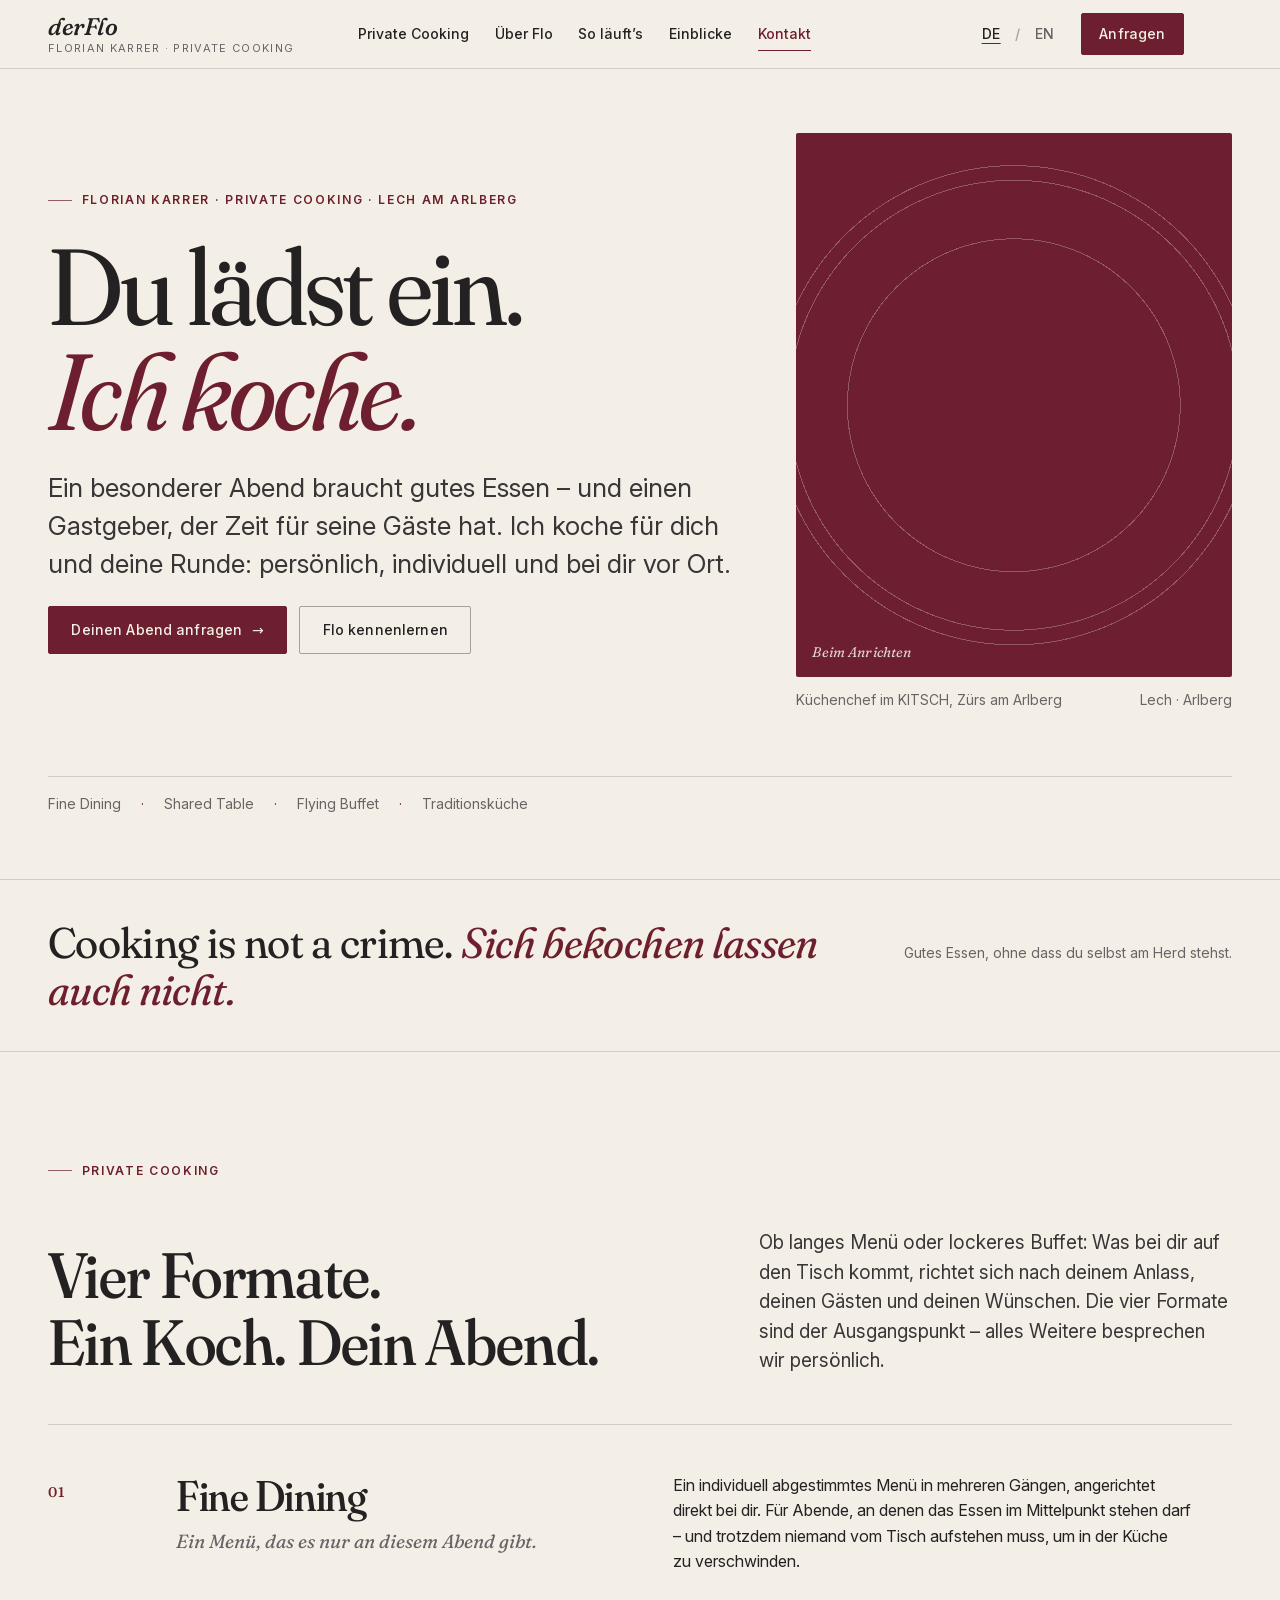
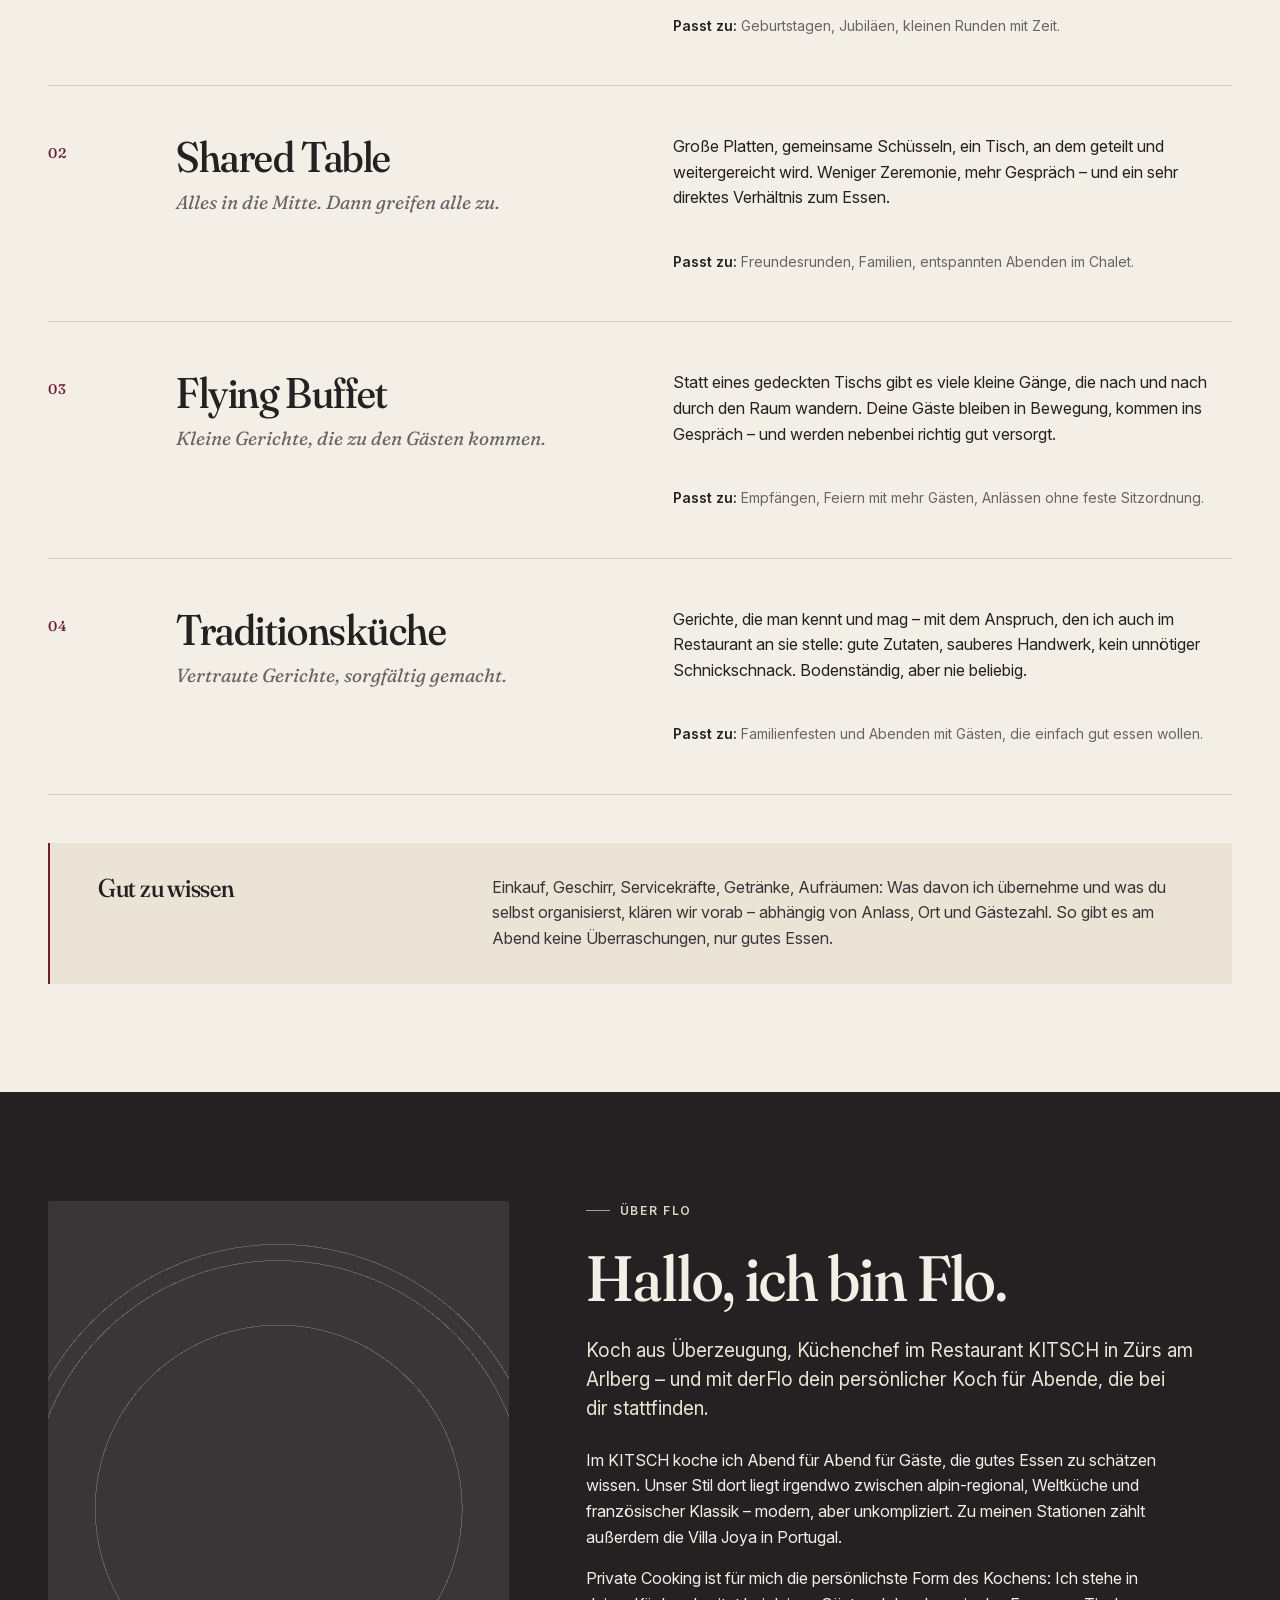
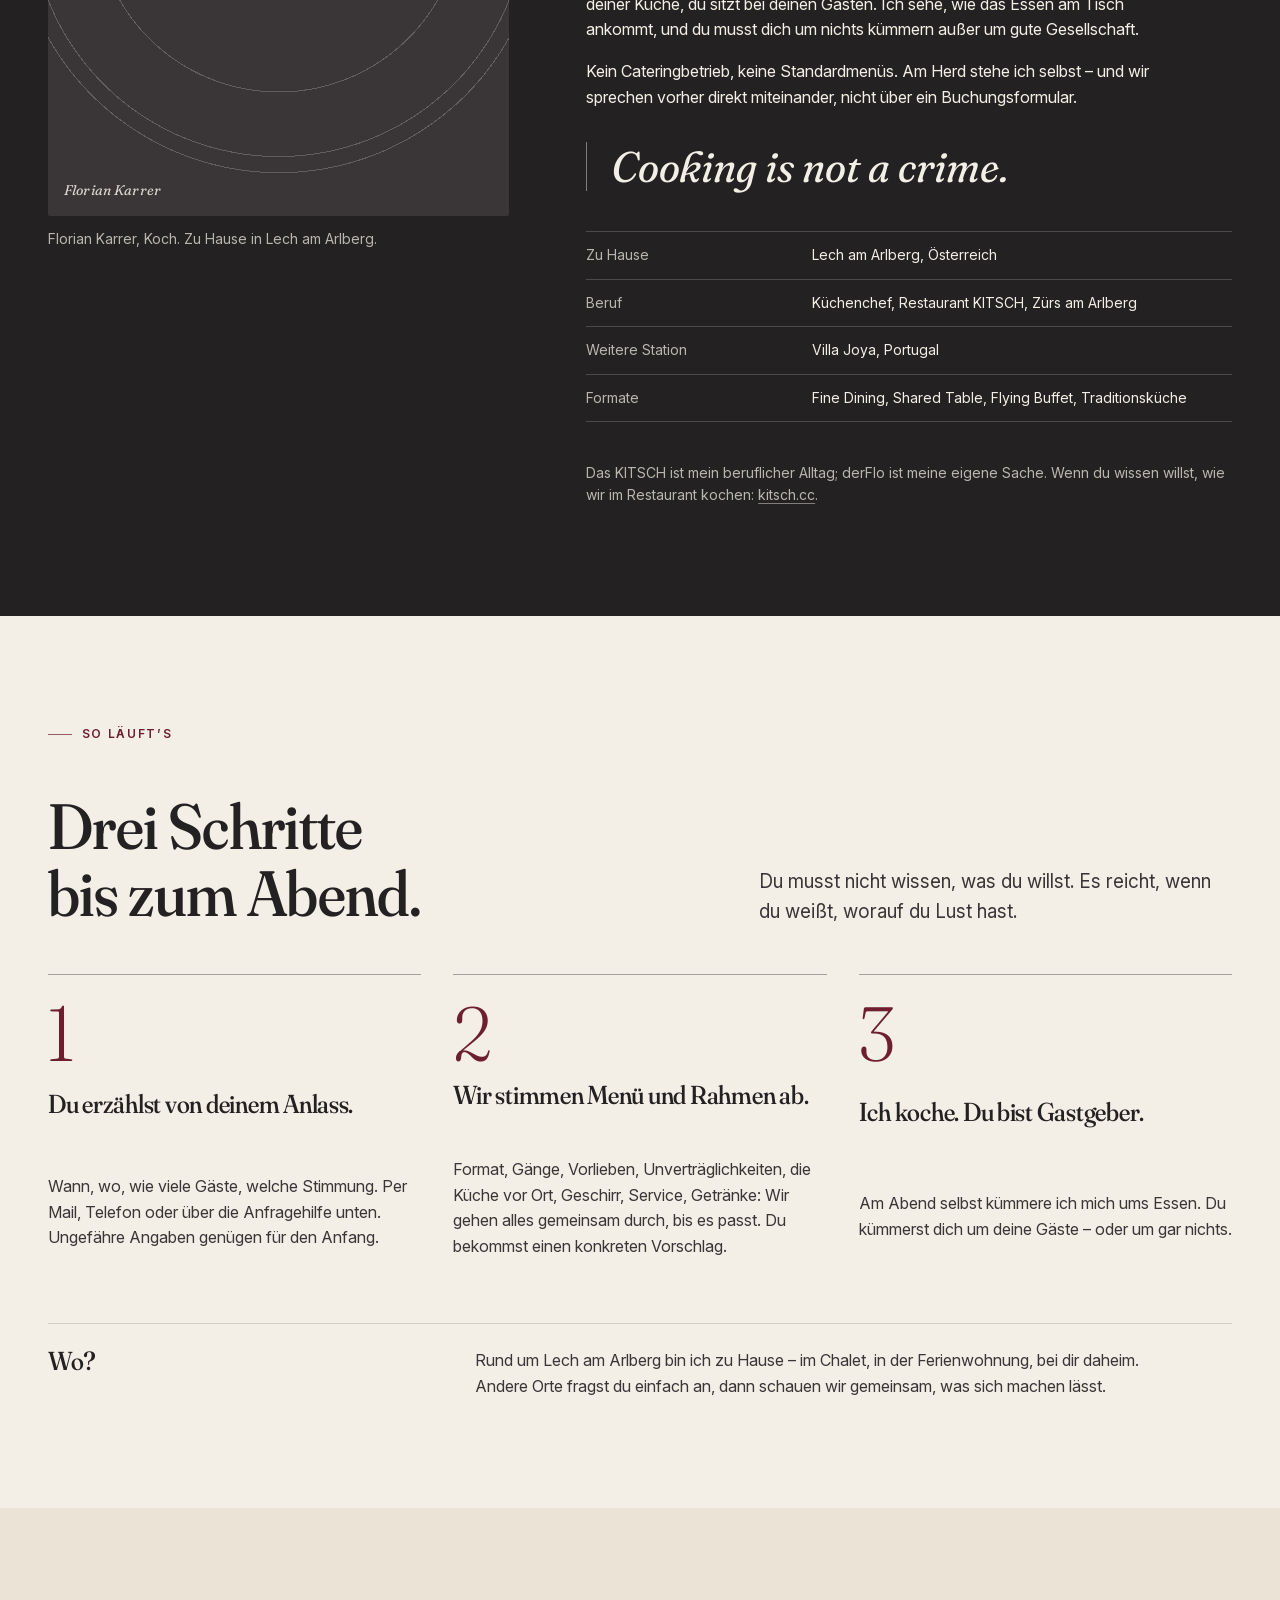
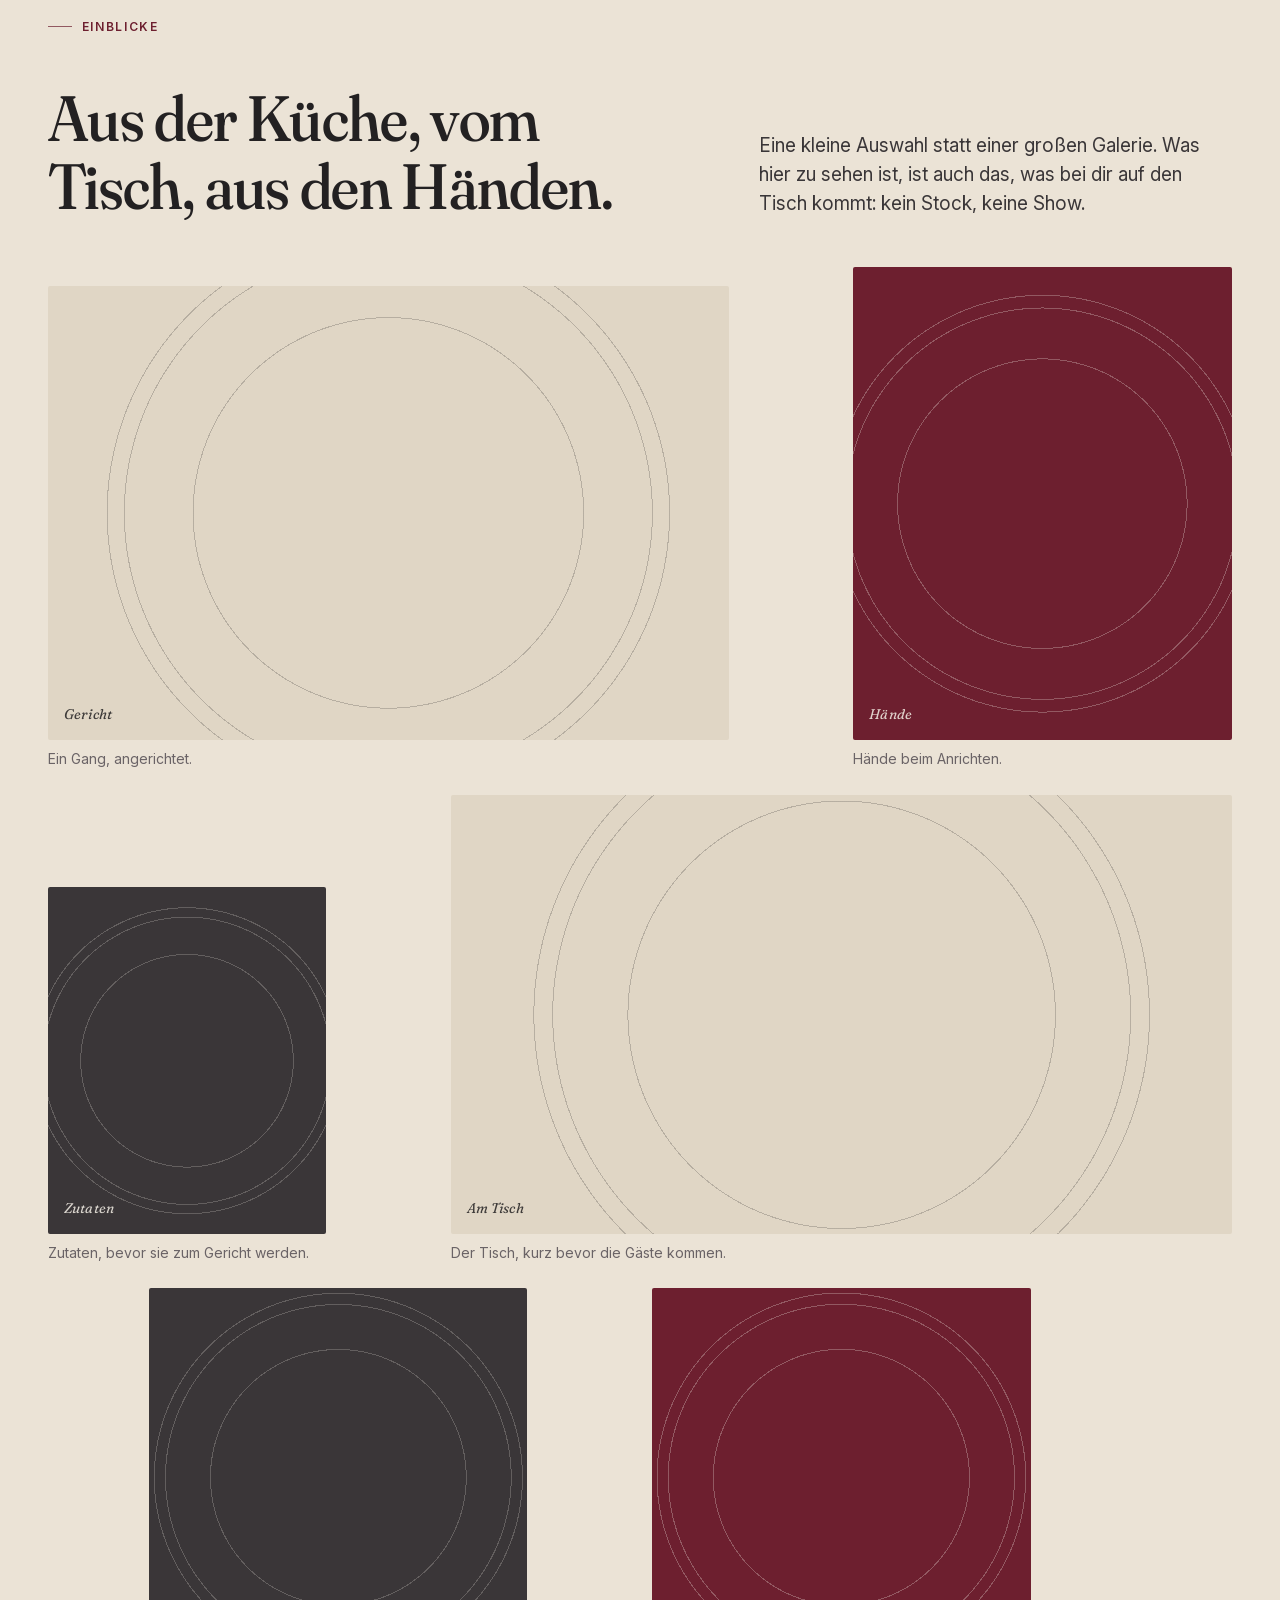
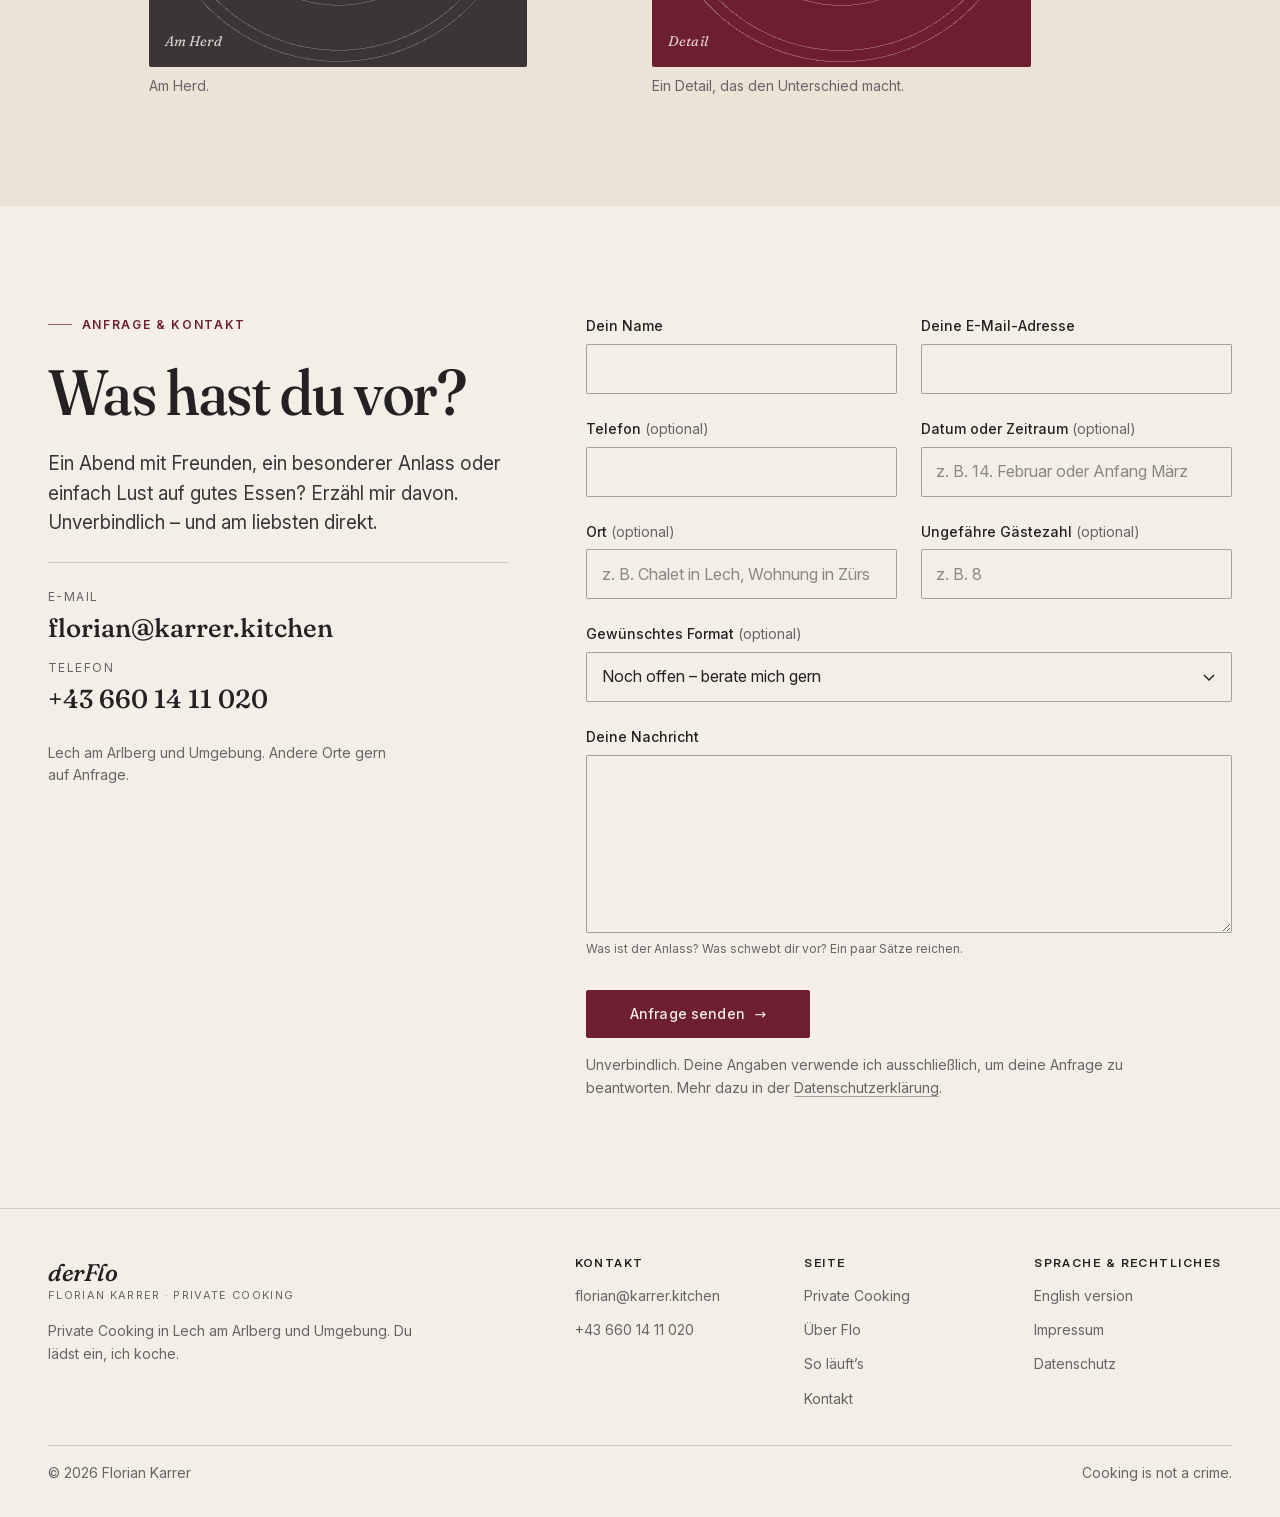
==== index.html @ 43dcda66 "Add derFlo private cooking website: DE/EN pages, styles, PHP enquiry form, legal drafts Co-authored-" ====
<!DOCTYPE html>
<html lang="de">
<head>
  <meta charset="utf-8">
  <meta name="viewport" content="width=device-width, initial-scale=1">
  <title>derFlo – Private Cooking mit Florian Karrer, Lech am Arlberg</title>
  <meta name="description" content="Du lädst ein, ich koche. Private Cooking mit Florian Karrer, Küchenchef im KITSCH in Zürs: Fine Dining, Shared Table, Flying Buffet und Traditionsküche – persönlich und bei dir vor Ort.">
  <meta name="author" content="Florian Karrer">
  <meta name="theme-color" content="#f4efe6">
  <!-- Markiert früh, dass JavaScript läuft (steuert nur das mobile Navigationspanel und Einblendungen). -->
  <script>document.documentElement.classList.add("js");</script>

  <!-- Sprachversionen. hreflang benötigt für Suchmaschinen absolute URLs:
       sobald die Hauptdomain bestätigt ist, die relativen Pfade durch
       vollständige URLs ersetzen und die Canonical-Angabe ergänzen, z. B.
       <link rel="canonical" href="https://DOMAIN/">  -->
  <link rel="alternate" hreflang="de" href="index.html">
  <link rel="alternate" hreflang="en" href="en.html">
  <link rel="alternate" hreflang="x-default" href="index.html">

  <!-- Open Graph / Social. og:image sollte nach Domain-Freigabe absolut werden. -->
  <meta property="og:type" content="website">
  <meta property="og:site_name" content="derFlo – Florian Karrer">
  <meta property="og:title" content="Du lädst ein. Ich koche. – Private Cooking mit Florian Karrer">
  <meta property="og:description" content="Ein besonderer Abend braucht gutes Essen – und einen Gastgeber, der Zeit für seine Gäste hat. Ich koche für dich und deine Runde: persönlich, individuell und bei dir vor Ort.">
  <meta property="og:image" content="assets/img/og-image.png">
  <meta property="og:image:width" content="1200">
  <meta property="og:image:height" content="630">
  <meta property="og:locale" content="de_AT">
  <meta property="og:locale:alternate" content="en_GB">
  <meta name="twitter:card" content="summary_large_image">

  <link rel="icon" href="assets/img/favicon.svg" type="image/svg+xml">
  <link rel="stylesheet" href="styles.css">

  <script type="application/ld+json">
  {
    "@context": "https://schema.org",
    "@type": "Person",
    "name": "Florian Karrer",
    "alternateName": "derFlo",
    "jobTitle": "Koch und Küchenchef",
    "description": "Private Cooking und Private Dining mit Florian Karrer, Küchenchef im Restaurant KITSCH in Zürs am Arlberg.",
    "email": "mailto:florian@karrer.kitchen",
    "telephone": "+436601411020",
    "worksFor": {
      "@type": "Restaurant",
      "name": "KITSCH",
      "url": "https://www.kitsch.cc/"
    },
    "knowsAbout": ["Private Cooking", "Private Dining", "Fine Dining", "Shared Table", "Flying Buffet", "Traditionsküche"],
    "homeLocation": {
      "@type": "Place",
      "name": "Lech am Arlberg, Österreich"
    }
  }
  </script>
</head>
<body>
  <a class="skip-link" href="#main">Zum Inhalt springen</a>

  <header class="site-header" id="top">
    <div class="wrap">
      <a class="brand" href="#top" aria-label="derFlo – zum Seitenanfang">
        <span class="brand__name">derFlo</span>
        <span class="brand__sub">Florian Karrer · Private Cooking</span>
      </a>

      <div class="header-actions">
        <a class="btn btn--primary header-cta" href="#anfrage">Anfragen</a>
        <button class="nav-toggle" type="button" aria-expanded="false" aria-controls="site-nav">
          <span class="nav-toggle__icon" aria-hidden="true"><span></span><span></span><span></span></span>
          <span class="nav-toggle__text">Menü</span>
        </button>
      </div>

      <nav class="site-nav" id="site-nav" aria-label="Hauptnavigation">
        <div class="wrap site-nav__inner">
          <ul class="site-nav__list">
            <li><a class="site-nav__link" href="#private-cooking">Private Cooking</a></li>
            <li><a class="site-nav__link" href="#ueber-flo">Über Flo</a></li>
            <li><a class="site-nav__link" href="#so-laeufts">So läuft’s</a></li>
            <li><a class="site-nav__link" href="#einblicke">Einblicke</a></li>
            <li><a class="site-nav__link" href="#kontakt">Kontakt</a></li>
          </ul>
          <div class="site-nav__meta">
            <nav class="lang-switch" aria-label="Sprache wählen">
              <span aria-current="page" lang="de">DE</span>
              <span class="lang-switch__sep" aria-hidden="true">/</span>
              <a href="en.html" lang="en" hreflang="en">EN</a>
            </nav>
            <a class="btn btn--primary" href="#anfrage">Anfragen</a>
          </div>
        </div>
      </nav>
    </div>
  </header>

  <main id="main">

    <!-- ===================== HERO ===================== -->
    <section class="hero" aria-labelledby="hero-title">
      <div class="wrap">
        <div class="hero__grid">
          <div class="hero__text">
            <p class="eyebrow">Florian Karrer · Private Cooking · Lech am Arlberg</p>
            <h1 id="hero-title">Du lädst ein.<br><em>Ich koche.</em></h1>
            <p class="lead">Ein besonderer Abend braucht gutes Essen – und einen Gastgeber, der Zeit für seine Gäste hat. Ich koche für dich und deine Runde: persönlich, individuell und bei dir vor Ort.</p>
            <div class="hero__actions">
              <a class="btn btn--primary" href="#anfrage">Deinen Abend anfragen <span class="arrow" aria-hidden="true">→</span></a>
              <a class="btn btn--ghost" href="#ueber-flo">Flo kennenlernen</a>
            </div>
          </div>

          <figure class="hero__figure">
            <!-- Hier kommt das Hauptfoto hin: Flo beim Anrichten oder in einer echten Kochsituation (Hochformat 4:5). -->
            <div class="ph ph--wine" aria-hidden="true">
              <span class="ph__label">Beim Anrichten</span>
            </div>
            <figcaption>
              <span>Küchenchef im KITSCH, Zürs am Arlberg</span>
              <span>Lech · Arlberg</span>
            </figcaption>
          </figure>
        </div>

        <ul class="hero__formats list-plain" aria-label="Formate">
          <li>Fine Dining</li>
          <li>Shared Table</li>
          <li>Flying Buffet</li>
          <li>Traditionsküche</li>
        </ul>
      </div>
    </section>

    <!-- ===================== CLAIM ===================== -->
    <aside class="claim" aria-label="Motto">
      <div class="wrap">
        <p class="claim__text" lang="en">Cooking is not a crime. <em lang="de">Sich bekochen lassen auch nicht.</em></p>
        <p class="claim__note">Gutes Essen, ohne dass du selbst am Herd stehst.</p>
      </div>
    </aside>

    <!-- ===================== PRIVATE COOKING ===================== -->
    <section class="section" id="private-cooking" aria-labelledby="pc-title">
      <div class="wrap">
        <div class="section-head reveal">
          <p class="eyebrow">Private Cooking</p>
          <h2 id="pc-title">Vier Formate.<br>Ein Koch. Dein Abend.</h2>
          <p class="lead">Ob langes Menü oder lockeres Buffet: Was bei dir auf den Tisch kommt, richtet sich nach deinem Anlass, deinen Gästen und deinen Wünschen. Die vier Formate sind der Ausgangspunkt – alles Weitere besprechen wir persönlich.</p>
        </div>

        <ol class="formats">
          <li class="format reveal">
            <span class="format__num" aria-hidden="true">01</span>
            <div>
              <h3>Fine Dining</h3>
              <p class="format__tag">Ein Menü, das es nur an diesem Abend gibt.</p>
            </div>
            <div class="format__body">
              <p>Ein individuell abgestimmtes Menü in mehreren Gängen, angerichtet direkt bei dir. Für Abende, an denen das Essen im Mittelpunkt stehen darf – und trotzdem niemand vom Tisch aufstehen muss, um in der Küche zu verschwinden.</p>
              <p class="format__fit"><strong>Passt zu:</strong> Geburtstagen, Jubiläen, kleinen Runden mit Zeit.</p>
            </div>
          </li>

          <li class="format reveal">
            <span class="format__num" aria-hidden="true">02</span>
            <div>
              <h3>Shared Table</h3>
              <p class="format__tag">Alles in die Mitte. Dann greifen alle zu.</p>
            </div>
            <div class="format__body">
              <p>Große Platten, gemeinsame Schüsseln, ein Tisch, an dem geteilt und weitergereicht wird. Weniger Zeremonie, mehr Gespräch – und ein sehr direktes Verhältnis zum Essen.</p>
              <p class="format__fit"><strong>Passt zu:</strong> Freundesrunden, Familien, entspannten Abenden im Chalet.</p>
            </div>
          </li>

          <li class="format reveal">
            <span class="format__num" aria-hidden="true">03</span>
            <div>
              <h3>Flying Buffet</h3>
              <p class="format__tag">Kleine Gerichte, die zu den Gästen kommen.</p>
            </div>
            <div class="format__body">
              <p>Statt eines gedeckten Tischs gibt es viele kleine Gänge, die nach und nach durch den Raum wandern. Deine Gäste bleiben in Bewegung, kommen ins Gespräch – und werden nebenbei richtig gut versorgt.</p>
              <p class="format__fit"><strong>Passt zu:</strong> Empfängen, Feiern mit mehr Gästen, Anlässen ohne feste Sitzordnung.</p>
            </div>
          </li>

          <li class="format reveal">
            <span class="format__num" aria-hidden="true">04</span>
            <div>
              <h3>Traditionsküche</h3>
              <p class="format__tag">Vertraute Gerichte, sorgfältig gemacht.</p>
            </div>
            <div class="format__body">
              <p>Gerichte, die man kennt und mag – mit dem Anspruch, den ich auch im Restaurant an sie stelle: gute Zutaten, sauberes Handwerk, kein unnötiger Schnickschnack. Bodenständig, aber nie beliebig.</p>
              <p class="format__fit"><strong>Passt zu:</strong> Familienfesten und Abenden mit Gästen, die einfach gut essen wollen.</p>
            </div>
          </li>
        </ol>

        <aside class="note reveal" aria-labelledby="note-title">
          <h3 id="note-title">Gut zu wissen</h3>
          <p>Einkauf, Geschirr, Servicekräfte, Getränke, Aufräumen: Was davon ich übernehme und was du selbst organisierst, klären wir vorab – abhängig von Anlass, Ort und Gästezahl. So gibt es am Abend keine Überraschungen, nur gutes Essen.</p>
        </aside>
      </div>
    </section>

    <!-- ===================== ÜBER FLO ===================== -->
    <section class="section dark" id="ueber-flo" aria-labelledby="about-title">
      <div class="wrap">
        <div class="about__grid">
          <figure class="about__figure reveal">
            <!-- Hier kommt ein freigegebenes Porträt von Florian hin (Hochformat 3:4). -->
            <div class="ph ph--ink" aria-hidden="true">
              <span class="ph__label">Florian Karrer</span>
            </div>
            <figcaption>Florian Karrer, Koch. Zu Hause in Lech am Arlberg.</figcaption>
          </figure>

          <div class="about__text">
            <p class="eyebrow reveal">Über Flo</p>
            <h2 id="about-title" class="reveal">Hallo, ich bin Flo.</h2>
            <p class="lead reveal">Koch aus Überzeugung, Küchenchef im Restaurant KITSCH in Zürs am Arlberg – und mit derFlo dein persönlicher Koch für Abende, die bei dir stattfinden.</p>

            <div class="about__copy reveal">
              <p>Im KITSCH koche ich Abend für Abend für Gäste, die gutes Essen zu schätzen wissen. Unser Stil dort liegt irgendwo zwischen alpin-regional, Weltküche und französischer Klassik – modern, aber unkompliziert. Zu meinen Stationen zählt außerdem die Villa Joya in Portugal.</p>
              <p>Private Cooking ist für mich die persönlichste Form des Kochens: Ich stehe in deiner Küche, du sitzt bei deinen Gästen. Ich sehe, wie das Essen am Tisch ankommt, und du musst dich um nichts kümmern außer um gute Gesellschaft.</p>
              <p>Kein Cateringbetrieb, keine Standardmenüs. Am Herd stehe ich selbst – und wir sprechen vorher direkt miteinander, nicht über ein Buchungsformular.</p>
            </div>

            <blockquote class="pull reveal" lang="en">
              <p>Cooking is not a crime.</p>
            </blockquote>

            <dl class="facts reveal">
              <div><dt>Zu Hause</dt><dd>Lech am Arlberg, Österreich</dd></div>
              <div><dt>Beruf</dt><dd>Küchenchef, Restaurant KITSCH, Zürs am Arlberg</dd></div>
              <div><dt>Weitere Station</dt><dd>Villa Joya, Portugal</dd></div>
              <div><dt>Formate</dt><dd>Fine Dining, Shared Table, Flying Buffet, Traditionsküche</dd></div>
            </dl>

            <p class="about__kitsch reveal">Das KITSCH ist mein beruflicher Alltag; derFlo ist meine eigene Sache. Wenn du wissen willst, wie wir im Restaurant kochen: <a href="https://www.kitsch.cc/" rel="noopener" target="_blank">kitsch.cc<span class="visually-hidden"> (öffnet in neuem Fenster)</span></a>.</p>
          </div>
        </div>
      </div>
    </section>

    <!-- ===================== SO LÄUFT'S ===================== -->
    <section class="section" id="so-laeufts" aria-labelledby="steps-title">
      <div class="wrap">
        <div class="section-head reveal">
          <p class="eyebrow">So läuft’s</p>
          <h2 id="steps-title">Drei Schritte bis zum Abend.</h2>
          <p class="lead">Du musst nicht wissen, was du willst. Es reicht, wenn du weißt, worauf du Lust hast.</p>
        </div>

        <ol class="steps">
          <li class="step reveal">
            <span class="step__num" aria-hidden="true">1</span>
            <h3>Du erzählst von deinem Anlass.</h3>
            <p>Wann, wo, wie viele Gäste, welche Stimmung. Per Mail, Telefon oder über die Anfragehilfe unten. Ungefähre Angaben genügen für den Anfang.</p>
          </li>
          <li class="step reveal">
            <span class="step__num" aria-hidden="true">2</span>
            <h3>Wir stimmen Menü und Rahmen ab.</h3>
            <p>Format, Gänge, Vorlieben, Unverträglichkeiten, die Küche vor Ort, Geschirr, Service, Getränke: Wir gehen alles gemeinsam durch, bis es passt. Du bekommst einen konkreten Vorschlag.</p>
          </li>
          <li class="step reveal">
            <span class="step__num" aria-hidden="true">3</span>
            <h3>Ich koche. Du bist Gastgeber.</h3>
            <p>Am Abend selbst kümmere ich mich ums Essen. Du kümmerst dich um deine Gäste – oder um gar nichts.</p>
          </li>
        </ol>

        <div class="steps-aside reveal">
          <h3>Wo?</h3>
          <p>Rund um Lech am Arlberg bin ich zu Hause – im Chalet, in der Ferienwohnung, bei dir daheim. Andere Orte fragst du einfach an, dann schauen wir gemeinsam, was sich machen lässt.</p>
        </div>
      </div>
    </section>

    <!-- ===================== EINBLICKE ===================== -->
    <section class="section tinted" id="einblicke" aria-labelledby="gallery-title">
      <div class="wrap">
        <div class="section-head reveal">
          <p class="eyebrow">Einblicke</p>
          <h2 id="gallery-title">Aus der Küche, vom Tisch, aus den Händen.</h2>
          <p class="lead">Eine kleine Auswahl statt einer großen Galerie. Was hier zu sehen ist, ist auch das, was bei dir auf den Tisch kommt: kein Stock, keine Show.</p>
        </div>

        <!-- Sechs kuratierte Bildflächen. Die Flächen reservieren bereits Format und Platz;
             sobald freigegebene Originalfotos vorliegen, jeweils den <div class="ph"> durch
             <img src="assets/img/…" width="…" height="…" loading="lazy" alt="…"> ersetzen. -->
        <div class="gallery">
          <figure class="g1 reveal">
            <div class="ph ph--ivory" aria-hidden="true"><span class="ph__label">Gericht</span></div>
            <figcaption>Ein Gang, angerichtet.</figcaption>
          </figure>
          <figure class="g2 reveal">
            <div class="ph ph--wine" aria-hidden="true"><span class="ph__label">Hände</span></div>
            <figcaption>Hände beim Anrichten.</figcaption>
          </figure>
          <figure class="g3 reveal">
            <div class="ph ph--ink" aria-hidden="true"><span class="ph__label">Zutaten</span></div>
            <figcaption>Zutaten, bevor sie zum Gericht werden.</figcaption>
          </figure>
          <figure class="g4 reveal">
            <div class="ph ph--ivory" aria-hidden="true"><span class="ph__label">Am Tisch</span></div>
            <figcaption>Der Tisch, kurz bevor die Gäste kommen.</figcaption>
          </figure>
          <figure class="g5 reveal">
            <div class="ph ph--ink" aria-hidden="true"><span class="ph__label">Am Herd</span></div>
            <figcaption>Am Herd.</figcaption>
          </figure>
          <figure class="g6 reveal">
            <div class="ph ph--wine" aria-hidden="true"><span class="ph__label">Detail</span></div>
            <figcaption>Ein Detail, das den Unterschied macht.</figcaption>
          </figure>
        </div>
      </div>
    </section>

    <!-- ===================== ANFRAGE & KONTAKT ===================== -->
    <section class="section" id="kontakt" aria-labelledby="contact-title">
      <div class="wrap">
        <div class="contact__grid">
          <div class="contact__intro">
            <p class="eyebrow reveal">Anfrage &amp; Kontakt</p>
            <h2 id="contact-title" class="reveal">Was hast du vor?</h2>
            <p class="lead reveal">Ein Abend mit Freunden, ein besonderer Anlass oder einfach Lust auf gutes Essen? Erzähl mir davon. Unverbindlich – und am liebsten direkt.</p>

            <address class="contact__direct reveal">
              <div>
                <small>E-Mail</small>
                <a href="mailto:florian@karrer.kitchen">florian@karrer.kitchen</a>
              </div>
              <div>
                <small>Telefon</small>
                <a href="tel:+436601411020">+43 660 14 11 020</a>
              </div>
            </address>

            <p class="contact__where reveal">Lech am Arlberg und Umgebung. Andere Orte gern auf Anfrage.</p>
          </div>

          <div id="anfrage">
            <!-- Die Anfragehilfe wird ohne JavaScript ganz normal an anfrage.php gesendet.
                 Mit JavaScript werden Eingaben vorab geprüft und die Antwort direkt hier angezeigt. -->
            <form class="form" action="anfrage.php" method="post" novalidate>
              <input type="hidden" name="lang" value="de">
              <div class="honeypot" aria-hidden="true">
                <label for="website">Bitte dieses Feld leer lassen</label>
                <input type="text" id="website" name="website" tabindex="-1" autocomplete="off">
              </div>

              <div class="form__row form__row--2">
                <div class="field">
                  <label for="name">Dein Name</label>
                  <input type="text" id="name" name="name" required autocomplete="name" aria-describedby="name-error">
                  <p class="field__error" id="name-error" aria-live="polite"></p>
                </div>
                <div class="field">
                  <label for="email">Deine E-Mail-Adresse</label>
                  <input type="email" id="email" name="email" required autocomplete="email" inputmode="email" aria-describedby="email-error">
                  <p class="field__error" id="email-error" aria-live="polite"></p>
                </div>
              </div>

              <div class="form__row form__row--2">
                <div class="field">
                  <label for="phone">Telefon <span class="optional">(optional)</span></label>
                  <input type="tel" id="phone" name="phone" autocomplete="tel" inputmode="tel" aria-describedby="phone-error">
                  <p class="field__error" id="phone-error" aria-live="polite"></p>
                </div>
                <div class="field">
                  <label for="date">Datum oder Zeitraum <span class="optional">(optional)</span></label>
                  <input type="text" id="date" name="date" placeholder="z. B. 14. Februar oder Anfang März" aria-describedby="date-error">
                  <p class="field__error" id="date-error" aria-live="polite"></p>
                </div>
              </div>

              <div class="form__row form__row--2">
                <div class="field">
                  <label for="location">Ort <span class="optional">(optional)</span></label>
                  <input type="text" id="location" name="location" placeholder="z. B. Chalet in Lech, Wohnung in Zürs" aria-describedby="location-error">
                  <p class="field__error" id="location-error" aria-live="polite"></p>
                </div>
                <div class="field">
                  <label for="guests">Ungefähre Gästezahl <span class="optional">(optional)</span></label>
                  <input type="text" id="guests" name="guests" inputmode="numeric" placeholder="z. B. 8" aria-describedby="guests-error">
                  <p class="field__error" id="guests-error" aria-live="polite"></p>
                </div>
              </div>

              <div class="field">
                <label for="format">Gewünschtes Format <span class="optional">(optional)</span></label>
                <select id="format" name="format" aria-describedby="format-error">
                  <option value="">Noch offen – berate mich gern</option>
                  <option value="Fine Dining">Fine Dining</option>
                  <option value="Shared Table">Shared Table</option>
                  <option value="Flying Buffet">Flying Buffet</option>
                  <option value="Traditionsküche">Traditionsküche</option>
                </select>
                <p class="field__error" id="format-error" aria-live="polite"></p>
              </div>

              <div class="field">
                <label for="message">Deine Nachricht</label>
                <textarea id="message" name="message" required rows="6" aria-describedby="message-hint message-error"></textarea>
                <p class="field__hint" id="message-hint">Was ist der Anlass? Was schwebt dir vor? Ein paar Sätze reichen.</p>
                <p class="field__error" id="message-error" aria-live="polite"></p>
              </div>

              <div class="form__footer">
                <div class="form__status" role="status" aria-live="polite"></div>
                <button class="btn btn--primary" type="submit">Anfrage senden <span class="arrow" aria-hidden="true">→</span></button>
                <p class="form__privacy">Unverbindlich. Deine Angaben verwende ich ausschließlich, um deine Anfrage zu beantworten. Mehr dazu in der <a href="datenschutz.html">Datenschutzerklärung</a>.</p>
              </div>
            </form>
          </div>
        </div>
      </div>
    </section>
  </main>

  <!-- ===================== FOOTER ===================== -->
  <footer class="site-footer">
    <div class="wrap">
      <div class="site-footer__grid">
        <div>
          <a class="brand" href="#top">
            <span class="brand__name">derFlo</span>
            <span class="brand__sub">Florian Karrer · Private Cooking</span>
          </a>
          <p style="margin-top: 1rem; max-width: 26em;">Private Cooking in Lech am Arlberg und Umgebung. Du lädst ein, ich koche.</p>
        </div>
        <div>
          <h2>Kontakt</h2>
          <ul>
            <li><a href="mailto:florian@karrer.kitchen">florian@karrer.kitchen</a></li>
            <li><a href="tel:+436601411020">+43 660 14 11 020</a></li>
          </ul>
        </div>
        <div>
          <h2>Seite</h2>
          <ul>
            <li><a href="#private-cooking">Private Cooking</a></li>
            <li><a href="#ueber-flo">Über Flo</a></li>
            <li><a href="#so-laeufts">So läuft’s</a></li>
            <li><a href="#kontakt">Kontakt</a></li>
          </ul>
        </div>
        <div>
          <h2>Sprache &amp; Rechtliches</h2>
          <ul>
            <li><a href="en.html" lang="en" hreflang="en">English version</a></li>
            <li><a href="impressum.html">Impressum</a></li>
            <li><a href="datenschutz.html">Datenschutz</a></li>
          </ul>
        </div>
      </div>
      <div class="site-footer__bottom">
        <span>© <span data-year>2026</span> Florian Karrer</span>
        <span lang="en">Cooking is not a crime.</span>
      </div>
    </div>
  </footer>

  <script src="script.js" defer></script>
</body>
</html>
---- styles.css ----
/* ==========================================================================
   derFlo – Florian Karrer · Private Cooking
   Stylesheet (mobile first, keine Abhängigkeiten)
   ========================================================================== */

/* --------------------------------------------------------------------------
   0. Schriften (lokal, SIL Open Font License – siehe assets/fonts/)
   -------------------------------------------------------------------------- */
@font-face {
  font-family: "Fraunces";
  src: url("assets/fonts/Fraunces-Latin-var.woff2") format("woff2");
  font-weight: 300 700;
  font-style: normal;
  font-display: swap;
}
@font-face {
  font-family: "Fraunces";
  src: url("assets/fonts/Fraunces-Italic-Latin-var.woff2") format("woff2");
  font-weight: 300 700;
  font-style: italic;
  font-display: swap;
}
@font-face {
  font-family: "Inter";
  src: url("assets/fonts/Inter-Latin-var.woff2") format("woff2");
  font-weight: 100 900;
  font-style: normal;
  font-display: swap;
}

/* --------------------------------------------------------------------------
   1. Design-Token
   -------------------------------------------------------------------------- */
:root {
  /* Farben */
  --ivory: #f4efe6;
  --ivory-2: #ebe3d6;
  --ivory-3: #e0d6c5;
  --ink: #232122;
  --ink-2: #3a3638;
  --ink-soft: #6a6366;
  --wine: #6d1f2f;
  --wine-deep: #4f1522;
  --wine-tint: #f0e2e1;
  --line: rgb(35 33 34 / 0.16);
  --line-strong: rgb(35 33 34 / 0.38);
  --line-light: rgb(244 239 230 / 0.2);
  --ok: #2f5d3a;
  --error: #9b2c2c;

  /* Schrift */
  --font-display: "Fraunces", "Iowan Old Style", "Palatino Linotype", Palatino, Georgia, serif;
  --font-text: "Inter", system-ui, -apple-system, "Segoe UI", Roboto, "Helvetica Neue", Arial, sans-serif;

  --text-xs: 0.75rem;
  --text-sm: 0.875rem;
  --text-base: 1rem;
  --text-md: clamp(1.0625rem, 1rem + 0.3vw, 1.1875rem);
  --text-lg: clamp(1.25rem, 1.1rem + 0.7vw, 1.625rem);
  --text-xl: clamp(1.75rem, 1.4rem + 1.6vw, 2.75rem);
  --text-2xl: clamp(2.25rem, 1.6rem + 3vw, 4.25rem);
  --text-hero: clamp(2.75rem, 1.6rem + 7vw, 6.75rem);

  /* Abstände */
  --space-1: 0.25rem;
  --space-2: 0.5rem;
  --space-3: 0.75rem;
  --space-4: 1rem;
  --space-5: 1.5rem;
  --space-6: 2rem;
  --space-7: 3rem;
  --space-8: 4rem;
  --space-9: 6rem;
  --section: clamp(4rem, 6vw + 2rem, 8rem);

  /* Layout */
  --gutter: clamp(1.25rem, 4vw, 3rem);
  --max: 78rem;
  --header-h: 4.25rem;
  --radius: 2px;

  /* Bewegung */
  --ease: cubic-bezier(0.22, 1, 0.36, 1);
  --dur: 220ms;

  color-scheme: light;
}

/* --------------------------------------------------------------------------
   2. Basis
   -------------------------------------------------------------------------- */
*,
*::before,
*::after {
  box-sizing: border-box;
}

html {
  -webkit-text-size-adjust: 100%;
  scroll-behavior: smooth;
  scroll-padding-top: calc(var(--header-h) + 1rem);
}

body {
  margin: 0;
  font-family: var(--font-text);
  font-size: var(--text-base);
  line-height: 1.6;
  color: var(--ink);
  background: var(--ivory);
  -webkit-font-smoothing: antialiased;
  text-rendering: optimizeLegibility;
  font-feature-settings: "kern", "liga", "calt";
  overflow-x: clip;
}

img,
svg,
picture {
  display: block;
  max-width: 100%;
}

img {
  height: auto;
}

h1,
h2,
h3,
h4 {
  font-family: var(--font-display);
  font-weight: 500;
  line-height: 1.05;
  letter-spacing: -0.01em;
  margin: 0;
  text-wrap: balance;
  font-variation-settings: "opsz" 144;
}

p {
  margin: 0;
  text-wrap: pretty;
}

p + p {
  margin-top: var(--space-4);
}

a {
  color: inherit;
  text-decoration-thickness: 1px;
  text-underline-offset: 0.18em;
  text-decoration-color: var(--line-strong);
  transition: text-decoration-color var(--dur) var(--ease), color var(--dur) var(--ease);
}

a:hover {
  text-decoration-color: currentColor;
}

:focus-visible {
  outline: 2px solid var(--wine);
  outline-offset: 3px;
  border-radius: var(--radius);
}

.dark :focus-visible,
.site-header.is-open :focus-visible {
  outline-color: var(--ivory);
}

::selection {
  background: var(--wine);
  color: var(--ivory);
}

button,
input,
select,
textarea {
  font: inherit;
  color: inherit;
}

address {
  font-style: normal;
}

ul,
ol {
  margin: 0;
  padding: 0;
}

.list-plain {
  list-style: none;
}

hr {
  border: 0;
  border-top: 1px solid var(--line);
  margin: 0;
}

.visually-hidden {
  position: absolute !important;
  width: 1px;
  height: 1px;
  padding: 0;
  margin: -1px;
  overflow: hidden;
  clip: rect(0 0 0 0);
  clip-path: inset(50%);
  white-space: nowrap;
  border: 0;
}

.skip-link {
  position: absolute;
  top: 0.5rem;
  left: 0.5rem;
  z-index: 100;
  padding: 0.6rem 1rem;
  background: var(--ink);
  color: var(--ivory);
  border-radius: var(--radius);
  transform: translateY(-200%);
  text-decoration: none;
}

.skip-link:focus {
  transform: none;
}

/* --------------------------------------------------------------------------
   3. Layout-Helfer
   -------------------------------------------------------------------------- */
.wrap {
  width: min(100% - 2 * var(--gutter), var(--max));
  margin-inline: auto;
}

.section {
  padding-block: var(--section);
}

.section--tight {
  padding-block: calc(var(--section) * 0.6);
}

.dark {
  background: var(--ink);
  color: var(--ivory);
  --line: var(--line-light);
  --line-strong: rgb(244 239 230 / 0.45);
  --ink-soft: rgb(244 239 230 / 0.72);
}

.tinted {
  background: var(--ivory-2);
}

.eyebrow {
  display: inline-flex;
  align-items: center;
  gap: 0.6rem;
  font-size: var(--text-xs);
  font-weight: 600;
  letter-spacing: 0.14em;
  text-transform: uppercase;
  color: var(--wine);
}

.dark .eyebrow {
  color: var(--ivory-3);
}

.eyebrow::before {
  content: "";
  width: 1.5rem;
  height: 1px;
  background: currentColor;
  opacity: 0.7;
}

.lead {
  font-size: var(--text-md);
  line-height: 1.55;
  color: var(--ink-2);
}

.dark .lead {
  color: var(--ivory-2);
}

.muted {
  color: var(--ink-soft);
}

.section-head {
  display: grid;
  gap: var(--space-4);
  margin-bottom: var(--space-7);
}

.section-head h2 {
  font-size: var(--text-2xl);
}

.section-head .lead {
  max-width: 34em;
}

@media (min-width: 60em) {
  .section-head {
    grid-template-columns: minmax(0, 7fr) minmax(0, 5fr);
    align-items: end;
    gap: var(--space-7);
  }

  .section-head .eyebrow {
    grid-column: 1 / -1;
  }
}

/* Schaltflächen */
.btn {
  --btn-bg: var(--ink);
  --btn-fg: var(--ivory);
  display: inline-flex;
  align-items: center;
  justify-content: center;
  gap: 0.6rem;
  min-height: 3rem;
  padding: 0.75rem 1.4rem;
  border: 1px solid var(--btn-bg);
  border-radius: var(--radius);
  background: var(--btn-bg);
  color: var(--btn-fg);
  font-weight: 500;
  font-size: var(--text-sm);
  letter-spacing: 0.01em;
  line-height: 1.2;
  text-decoration: none;
  cursor: pointer;
  transition: background-color var(--dur) var(--ease), border-color var(--dur) var(--ease),
    color var(--dur) var(--ease), transform var(--dur) var(--ease);
}

.btn:hover {
  --btn-bg: var(--ink-2);
}

.btn:active {
  transform: translateY(1px);
}

.btn--primary {
  --btn-bg: var(--wine);
}

.btn--primary:hover {
  --btn-bg: var(--wine-deep);
}

.btn--ghost {
  --btn-bg: transparent;
  --btn-fg: var(--ink);
  border-color: var(--line-strong);
}

.btn--ghost:hover {
  --btn-bg: transparent;
  border-color: var(--ink);
}

.dark .btn--ghost {
  --btn-fg: var(--ivory);
  border-color: var(--line-strong);
}

.dark .btn--ghost:hover {
  border-color: var(--ivory);
}

.btn--light {
  --btn-bg: var(--ivory);
  --btn-fg: var(--ink);
}

.btn--light:hover {
  --btn-bg: var(--ivory-2);
}

.btn .arrow {
  display: inline-block;
  transition: transform var(--dur) var(--ease);
}

.btn:hover .arrow {
  transform: translateX(3px);
}

/* Gestaltete Ersatzflächen für noch fehlende Fotos.
   Sobald Originalfotos vorliegen, den <div class="ph"> durch ein <img> ersetzen
   (siehe README). Die Fläche reserviert bereits das Seitenverhältnis. */
.ph {
  position: relative;
  overflow: hidden;
  width: 100%;
  aspect-ratio: var(--ratio, 4 / 5);
  background-color: var(--ph-bg, var(--ivory-3));
  color: var(--ph-fg, var(--ink));
  border-radius: var(--radius);
  background-image:
    radial-gradient(circle at 50% 50%, transparent 0 34%, var(--ph-line, rgb(35 33 34 / 0.18)) 34% calc(34% + 1px), transparent calc(34% + 1px) 46%, var(--ph-line, rgb(35 33 34 / 0.18)) 46% calc(46% + 1px), transparent calc(46% + 1px) 49%, var(--ph-line, rgb(35 33 34 / 0.18)) 49% calc(49% + 1px), transparent calc(49% + 1px));
  background-size: 140% 140%;
  background-position: center;
}

.ph__label {
  position: absolute;
  left: 1rem;
  bottom: 0.9rem;
  z-index: 1;
  font-family: var(--font-display);
  font-style: italic;
  font-weight: 400;
  font-size: var(--text-sm);
  letter-spacing: 0.01em;
  opacity: 0.85;
}

.ph--wine {
  --ph-bg: var(--wine);
  --ph-fg: var(--ivory);
  --ph-line: rgb(244 239 230 / 0.28);
}

.ph--ink {
  --ph-bg: var(--ink-2);
  --ph-fg: var(--ivory);
  --ph-line: rgb(244 239 230 / 0.22);
}

.ph--ivory {
  --ph-bg: var(--ivory-3);
  --ph-line: rgb(35 33 34 / 0.22);
}

/* --------------------------------------------------------------------------
   4. Header und Navigation
   -------------------------------------------------------------------------- */
.site-header {
  position: sticky;
  top: 0;
  z-index: 50;
  background: rgb(244 239 230 / 0.94);
  border-bottom: 1px solid var(--line);
}

@supports (backdrop-filter: blur(1px)) {
  .site-header {
    background: rgb(244 239 230 / 0.86);
    backdrop-filter: blur(10px);
  }
}

.site-header .wrap {
  display: flex;
  align-items: center;
  justify-content: space-between;
  gap: var(--space-4);
  min-height: var(--header-h);
}

.brand {
  display: inline-flex;
  flex-direction: column;
  line-height: 1.1;
  text-decoration: none;
}

.brand__name {
  font-family: var(--font-display);
  font-style: italic;
  font-weight: 500;
  font-size: 1.5rem;
  letter-spacing: -0.02em;
  font-variation-settings: "opsz" 32;
}

.brand__sub {
  font-size: 0.6875rem;
  letter-spacing: 0.12em;
  text-transform: uppercase;
  color: var(--ink-soft);
  margin-top: 0.15rem;
  white-space: nowrap;
}

/* In der schmalen Kopfzeile reicht der Markenname; die Einordnung steht direkt darunter im Hero. */
@media (max-width: 30em) {
  .site-header .brand__sub {
    display: none;
  }
}

.header-actions {
  display: flex;
  align-items: center;
  gap: var(--space-3);
}

.nav-toggle {
  display: inline-flex;
  align-items: center;
  gap: 0.6rem;
  min-height: 2.75rem;
  padding: 0.5rem 0.75rem;
  background: transparent;
  border: 1px solid var(--line-strong);
  border-radius: var(--radius);
  cursor: pointer;
  font-size: var(--text-sm);
  font-weight: 500;
}

.nav-toggle__icon {
  position: relative;
  width: 1.1rem;
  height: 0.75rem;
}

.nav-toggle__icon span {
  position: absolute;
  left: 0;
  width: 100%;
  height: 1.5px;
  background: currentColor;
  transition: transform var(--dur) var(--ease), opacity var(--dur) var(--ease);
}

.nav-toggle__icon span:nth-child(1) { top: 0; }
.nav-toggle__icon span:nth-child(2) { top: 50%; transform: translateY(-50%); }
.nav-toggle__icon span:nth-child(3) { bottom: 0; }

.nav-toggle[aria-expanded="true"] .nav-toggle__icon span:nth-child(1) {
  transform: translateY(0.33rem) rotate(45deg);
}
.nav-toggle[aria-expanded="true"] .nav-toggle__icon span:nth-child(2) {
  opacity: 0;
}
.nav-toggle[aria-expanded="true"] .nav-toggle__icon span:nth-child(3) {
  transform: translateY(-0.33rem) rotate(-45deg);
}

/* Ohne JavaScript: der Umschalter wird ausgeblendet, die Navigation bleibt
   als einfache Liste unter der Kopfzeile sichtbar. */
.nav-toggle {
  display: none;
}

.js .nav-toggle {
  display: inline-flex;
}

.site-nav {
  border-bottom: 1px solid var(--line);
}

.site-nav__inner {
  display: flex;
  flex-direction: column;
  gap: var(--space-2);
  padding-block: var(--space-4);
}

.site-nav__list {
  list-style: none;
  display: flex;
  flex-direction: column;
}

.site-nav__link {
  display: block;
  padding: 0.7rem 0;
  font-size: var(--text-lg);
  font-family: var(--font-display);
  font-weight: 500;
  text-decoration: none;
  border-bottom: 1px solid var(--line);
}

.site-nav__link:hover,
.site-nav__link[aria-current="true"] {
  color: var(--wine);
}

.site-nav__meta {
  display: flex;
  align-items: center;
  justify-content: space-between;
  gap: var(--space-4);
  padding-top: var(--space-4);
}

.lang-switch {
  display: inline-flex;
  align-items: center;
  gap: 0.25rem;
  font-size: var(--text-sm);
  font-weight: 500;
  letter-spacing: 0.04em;
}

.lang-switch a,
.lang-switch span {
  display: inline-flex;
  align-items: center;
  justify-content: center;
  min-width: 2.5rem;
  min-height: 2.5rem;
  text-decoration: none;
  border-radius: var(--radius);
}

.lang-switch a {
  color: var(--ink-soft);
}

.lang-switch a:hover {
  color: var(--wine);
}

.lang-switch [aria-current="page"] {
  color: var(--ink);
  text-decoration: underline;
  text-decoration-thickness: 1px;
  text-underline-offset: 0.3em;
  text-decoration-color: var(--wine);
}

.lang-switch__sep {
  min-width: auto !important;
  color: var(--line-strong);
}

/* Mit JavaScript: Navigation wird zum ausklappbaren Panel (nur bis Desktop) */
.js .site-nav {
  display: none;
}

.js .site-header.is-open .site-nav {
  display: block;
}

@media (max-width: 59.99em) {
  .js .site-header.is-open .site-nav {
    position: absolute;
    top: 100%;
    left: 0;
    right: 0;
    background: var(--ivory);
    max-height: calc(100dvh - var(--header-h));
    overflow-y: auto;
    box-shadow: 0 24px 40px -30px rgb(35 33 34 / 0.35);
  }
}

@media (max-width: 26em) {
  .nav-toggle__text {
    display: none;
  }

  .nav-toggle {
    min-width: 2.75rem;
    justify-content: center;
  }

  .header-cta {
    padding-inline: 1rem;
  }
}

@media (min-width: 60em) {
  .site-header .wrap {
    flex-wrap: nowrap;
  }

  .js .nav-toggle {
    display: none;
  }

  .js .site-nav,
  .site-nav {
    display: block;
    border: 0;
    flex: 1 1 auto;
  }

  .site-nav__inner {
    flex-direction: row;
    align-items: center;
    justify-content: flex-end;
    gap: var(--space-5);
    padding: 0;
  }

  .site-nav__list {
    flex-direction: row;
    gap: clamp(1rem, 2vw, 2rem);
  }

  .site-nav__link {
    font-family: var(--font-text);
    font-size: var(--text-sm);
    font-weight: 500;
    padding: 0.5rem 0;
    border: 0;
    position: relative;
  }

  .site-nav__link::after {
    content: "";
    position: absolute;
    left: 0;
    right: 0;
    bottom: 0.15rem;
    height: 1px;
    background: var(--wine);
    transform: scaleX(0);
    transform-origin: left;
    transition: transform var(--dur) var(--ease);
  }

  .site-nav__link:hover::after,
  .site-nav__link[aria-current="true"]::after {
    transform: scaleX(1);
  }

  .site-nav__meta {
    padding: 0;
    gap: var(--space-4);
  }

  .site-nav__meta .btn {
    min-height: 2.6rem;
    padding: 0.5rem 1.1rem;
  }

  .header-actions {
    display: none;
  }
}

/* Ohne JavaScript soll die Navigation auf kleinen Bildschirmen nicht den
   Hero überlagern: sie steht einfach im Fluss unter der Kopfzeile. */
.site-header:not(.is-open) .site-nav {
  position: static;
}

/* --------------------------------------------------------------------------
   5. Hero
   -------------------------------------------------------------------------- */
.hero {
  padding-top: clamp(2.5rem, 6vw, 5rem);
  padding-bottom: clamp(2.5rem, 5vw, 4rem);
}

.hero__grid {
  display: grid;
  gap: var(--space-7);
}

.hero__text {
  display: grid;
  gap: var(--space-5);
  align-content: start;
}

.hero h1 {
  font-size: var(--text-hero);
  font-weight: 400;
  line-height: 0.98;
  letter-spacing: -0.025em;
}

.hero h1 em {
  font-style: italic;
  font-weight: 400;
  color: var(--wine);
}

.hero .lead {
  max-width: 30em;
  font-size: var(--text-lg);
  line-height: 1.45;
}

.hero__actions {
  display: flex;
  flex-wrap: wrap;
  gap: var(--space-3);
}

.hero__actions .btn {
  flex: 1 1 auto;
}

@media (min-width: 30em) {
  .hero__actions .btn {
    flex: 0 0 auto;
  }
}

.hero__figure {
  margin: 0;
  position: relative;
}

.hero__figure .ph {
  --ratio: 4 / 5;
}

.hero__figure figcaption {
  margin-top: var(--space-3);
  font-size: var(--text-sm);
  color: var(--ink-soft);
  display: flex;
  justify-content: space-between;
  gap: var(--space-4);
}

.hero__formats {
  margin-top: clamp(2.5rem, 5vw, 4rem);
  padding-top: var(--space-4);
  border-top: 1px solid var(--line);
  display: flex;
  flex-wrap: wrap;
  gap: 0.5rem 1.25rem;
  font-size: var(--text-sm);
  color: var(--ink-soft);
}

.hero__formats li {
  display: inline-flex;
  align-items: center;
  gap: 1.25rem;
}

.hero__formats li:not(:last-child)::after {
  content: "·";
  color: var(--wine);
}

@media (min-width: 48em) {
  .hero__grid {
    grid-template-columns: minmax(0, 7fr) minmax(0, 5fr);
    align-items: end;
  }

  .hero__figure {
    padding-top: 12vw;
  }
}

@media (min-width: 60em) {
  .hero {
    padding-top: clamp(3rem, 5vw, 5rem);
  }

  .hero__grid {
    grid-template-columns: minmax(0, 11fr) minmax(0, 7fr);
    gap: clamp(2rem, 5vw, 5rem);
    align-items: center;
  }

  .hero__figure {
    padding-top: 0;
  }
}

/* --------------------------------------------------------------------------
   6. Claim-Band
   -------------------------------------------------------------------------- */
.claim {
  border-top: 1px solid var(--line);
  border-bottom: 1px solid var(--line);
  padding-block: clamp(1.5rem, 3vw, 2.5rem);
}

.claim .wrap {
  display: grid;
  gap: var(--space-3);
}

.claim__text {
  font-family: var(--font-display);
  font-size: var(--text-xl);
  font-weight: 400;
  line-height: 1.1;
  letter-spacing: -0.015em;
  font-variation-settings: "opsz" 72;
}

.claim__text em {
  font-style: italic;
  color: var(--wine);
}

.claim__note {
  font-size: var(--text-sm);
  color: var(--ink-soft);
}

@media (min-width: 60em) {
  .claim .wrap {
    grid-template-columns: minmax(0, 8fr) minmax(0, 4fr);
    align-items: baseline;
  }

  .claim__note {
    text-align: right;
  }
}

/* --------------------------------------------------------------------------
   7. Formate
   -------------------------------------------------------------------------- */
.formats {
  list-style: none;
  border-top: 1px solid var(--line);
}

.format {
  display: grid;
  gap: var(--space-3);
  padding-block: var(--space-6);
  border-bottom: 1px solid var(--line);
}

.format__num {
  font-family: var(--font-display);
  font-size: var(--text-sm);
  font-weight: 500;
  letter-spacing: 0.08em;
  color: var(--wine);
  font-variation-settings: "opsz" 9;
}

.format h3 {
  font-size: var(--text-xl);
  font-weight: 500;
}

.format__tag {
  font-family: var(--font-display);
  font-style: italic;
  font-size: var(--text-md);
  color: var(--ink-soft);
  margin-top: var(--space-2);
}

.format__body {
  display: grid;
  gap: var(--space-4);
}

.format__fit {
  font-size: var(--text-sm);
  color: var(--ink-soft);
  padding-top: var(--space-2);
}

.format__fit strong {
  font-weight: 600;
  color: var(--ink);
}

@media (min-width: 48em) {
  .format {
    grid-template-columns: 4rem minmax(0, 5fr) minmax(0, 6fr);
    gap: var(--space-6);
    padding-block: var(--space-7);
  }
}

@media (min-width: 60em) {
  .format {
    grid-template-columns: 6rem minmax(0, 5fr) minmax(0, 6fr);
  }

  .format__num {
    padding-top: 0.5rem;
  }
}

.format:hover .format__num {
  color: var(--ink);
}

.note {
  margin-top: var(--space-7);
  display: grid;
  gap: var(--space-4);
  padding: var(--space-5);
  border-left: 2px solid var(--wine);
  background: var(--ivory-2);
}

.note h3 {
  font-size: var(--text-lg);
}

.note p {
  color: var(--ink-2);
}

@media (min-width: 60em) {
  .note {
    grid-template-columns: minmax(0, 4fr) minmax(0, 8fr);
    gap: var(--space-7);
    padding: var(--space-6) var(--space-7);
  }
}

/* --------------------------------------------------------------------------
   8. Über Flo
   -------------------------------------------------------------------------- */
.about__grid {
  display: grid;
  gap: var(--space-7);
}

.about__figure {
  margin: 0;
}

.about__figure .ph {
  --ratio: 3 / 4;
}

.about__figure figcaption {
  margin-top: var(--space-3);
  font-size: var(--text-sm);
  color: var(--ink-soft);
}

.about__text {
  display: grid;
  gap: var(--space-5);
  align-content: start;
}

.about__text h2 {
  font-size: var(--text-2xl);
}

.about__text .lead {
  max-width: 32em;
}

.about__copy {
  max-width: 36em;
}

.about__copy p + p {
  margin-top: var(--space-4);
}

.pull {
  font-family: var(--font-display);
  font-style: italic;
  font-size: var(--text-xl);
  line-height: 1.15;
  padding-left: var(--space-5);
  border-left: 1px solid var(--line-strong);
  margin: var(--space-2) 0;
  font-variation-settings: "opsz" 72;
}

.facts {
  display: grid;
  grid-template-columns: 1fr;
  gap: 0;
  border-top: 1px solid var(--line);
  margin-top: var(--space-2);
}

.facts div {
  display: grid;
  grid-template-columns: minmax(7rem, 1fr) 2fr;
  gap: var(--space-4);
  padding-block: var(--space-3);
  border-bottom: 1px solid var(--line);
  font-size: var(--text-sm);
}

.facts dt {
  color: var(--ink-soft);
  margin: 0;
}

.facts dd {
  margin: 0;
}

.about__kitsch {
  font-size: var(--text-sm);
  color: var(--ink-soft);
}

@media (min-width: 48em) {
  .about__grid {
    grid-template-columns: minmax(0, 5fr) minmax(0, 7fr);
    gap: clamp(2rem, 6vw, 6rem);
    align-items: start;
  }

  .about__figure {
    position: sticky;
    top: calc(var(--header-h) + 2rem);
  }
}

/* --------------------------------------------------------------------------
   9. So läuft's
   -------------------------------------------------------------------------- */
.steps {
  list-style: none;
  display: grid;
  gap: var(--space-6);
  counter-reset: step;
}

.step {
  display: grid;
  gap: var(--space-3);
  padding-top: var(--space-5);
  border-top: 1px solid var(--line-strong);
}

.step__num {
  font-family: var(--font-display);
  font-weight: 300;
  font-size: clamp(3rem, 6vw, 5rem);
  line-height: 0.9;
  letter-spacing: -0.04em;
  color: var(--wine);
  font-variation-settings: "opsz" 144;
}

.step h3 {
  font-size: var(--text-lg);
  font-weight: 500;
  line-height: 1.2;
}

.step p {
  color: var(--ink-2);
}

@media (min-width: 48em) {
  .steps {
    grid-template-columns: repeat(3, minmax(0, 1fr));
    gap: var(--space-6);
  }

  .step h3 {
    min-height: 2.5em;
  }
}

.steps-aside {
  margin-top: var(--space-8);
  display: grid;
  gap: var(--space-4);
  padding-top: var(--space-5);
  border-top: 1px solid var(--line);
}

.steps-aside h3 {
  font-size: var(--text-lg);
}

.steps-aside p {
  max-width: 44em;
  color: var(--ink-2);
}

@media (min-width: 60em) {
  .steps-aside {
    grid-template-columns: minmax(0, 4fr) minmax(0, 8fr);
    gap: var(--space-7);
  }
}

/* --------------------------------------------------------------------------
   10. Einblicke
   -------------------------------------------------------------------------- */
.gallery {
  display: grid;
  gap: var(--space-4);
  grid-template-columns: repeat(2, minmax(0, 1fr));
}

.gallery figure {
  margin: 0;
  display: grid;
  gap: var(--space-2);
}

.gallery figcaption {
  font-size: var(--text-sm);
  color: var(--ink-soft);
}

.gallery .g1 { grid-column: 1 / -1; }
.gallery .g1 .ph { --ratio: 3 / 2; }
.gallery .g2 .ph { --ratio: 4 / 5; }
.gallery .g3 .ph { --ratio: 4 / 5; }
.gallery .g4 { grid-column: 1 / -1; }
.gallery .g4 .ph { --ratio: 16 / 9; }
.gallery .g5 .ph { --ratio: 1 / 1; }
.gallery .g6 .ph { --ratio: 1 / 1; }

@media (min-width: 48em) {
  .gallery {
    grid-template-columns: repeat(12, minmax(0, 1fr));
    gap: var(--space-5);
    align-items: end;
  }

  .gallery .g1 { grid-column: 1 / 8; }
  .gallery .g2 { grid-column: 8 / 13; }
  .gallery .g3 { grid-column: 1 / 5; }
  .gallery .g4 { grid-column: 5 / 13; }
  .gallery .g5 { grid-column: 1 / 7; }
  .gallery .g6 { grid-column: 7 / 13; }
}

@media (min-width: 60em) {
  .gallery .g1 { grid-column: 1 / 8; }
  .gallery .g2 { grid-column: 9 / 13; }
  .gallery .g3 { grid-column: 1 / 4; }
  .gallery .g4 { grid-column: 5 / 13; }
  .gallery .g5 { grid-column: 2 / 6; }
  .gallery .g6 { grid-column: 7 / 11; }
}

.gallery-note {
  margin-top: var(--space-6);
  font-size: var(--text-sm);
  color: var(--ink-soft);
  max-width: 44em;
}

/* --------------------------------------------------------------------------
   11. Anfrage und Kontakt
   -------------------------------------------------------------------------- */
.contact__grid {
  display: grid;
  gap: var(--space-8);
}

.contact__intro {
  display: grid;
  gap: var(--space-5);
  align-content: start;
}

.contact__intro h2 {
  font-size: var(--text-2xl);
}

.contact__intro .lead {
  max-width: 28em;
}

.contact__direct {
  display: grid;
  gap: var(--space-3);
  padding-top: var(--space-5);
  border-top: 1px solid var(--line);
}

.contact__direct a {
  font-family: var(--font-display);
  font-size: var(--text-lg);
  font-weight: 500;
  text-decoration: none;
  line-height: 1.25;
  word-break: break-word;
  display: inline-block;
  padding-block: 0.15rem;
}

.contact__direct a:hover {
  color: var(--wine);
}

.contact__direct small {
  display: block;
  font-family: var(--font-text);
  font-size: var(--text-xs);
  letter-spacing: 0.12em;
  text-transform: uppercase;
  color: var(--ink-soft);
  margin-bottom: 0.2rem;
}

.contact__where {
  font-size: var(--text-sm);
  color: var(--ink-soft);
  max-width: 28em;
}

@media (min-width: 60em) {
  .contact__grid {
    grid-template-columns: minmax(0, 5fr) minmax(0, 7fr);
    gap: clamp(3rem, 6vw, 6rem);
    align-items: start;
  }

  .contact__intro {
    position: sticky;
    top: calc(var(--header-h) + 2rem);
  }
}

/* Formular */
.form {
  display: grid;
  gap: var(--space-5);
}

.form__row {
  display: grid;
  gap: var(--space-5);
}

@media (min-width: 40em) {
  .form__row--2 {
    grid-template-columns: repeat(2, minmax(0, 1fr));
  }
}

.field {
  display: grid;
  gap: 0.4rem;
}

.field label {
  font-size: var(--text-sm);
  font-weight: 500;
}

.field label .optional {
  font-weight: 400;
  color: var(--ink-soft);
}

.field input,
.field select,
.field textarea {
  width: 100%;
  min-height: 3rem;
  padding: 0.7rem 0.9rem;
  border: 1px solid var(--line-strong);
  border-radius: var(--radius);
  background: var(--ivory);
  color: var(--ink);
  transition: border-color var(--dur) var(--ease), box-shadow var(--dur) var(--ease);
}

.field input:hover,
.field select:hover,
.field textarea:hover {
  border-color: var(--ink);
}

.field input:focus-visible,
.field select:focus-visible,
.field textarea:focus-visible {
  outline: none;
  border-color: var(--wine);
  box-shadow: 0 0 0 3px rgb(109 31 47 / 0.18);
}

.field textarea {
  min-height: 9rem;
  resize: vertical;
}

.field select {
  appearance: none;
  background-image: url("data:image/svg+xml,%3Csvg xmlns='http://www.w3.org/2000/svg' width='16' height='16' viewBox='0 0 16 16'%3E%3Cpath fill='none' stroke='%23232122' stroke-width='1.5' d='M3 6l5 5 5-5'/%3E%3C/svg%3E");
  background-repeat: no-repeat;
  background-position: right 0.9rem center;
  padding-right: 2.6rem;
}

.field ::placeholder {
  color: rgb(106 99 102 / 0.75);
}

.field__hint {
  font-size: var(--text-xs);
  color: var(--ink-soft);
}

.field__error {
  font-size: var(--text-sm);
  color: var(--error);
  min-height: 0;
}

.field__error:empty {
  display: none;
}

.field.is-invalid input,
.field.is-invalid select,
.field.is-invalid textarea {
  border-color: var(--error);
}

.form__footer {
  display: grid;
  gap: var(--space-4);
  padding-top: var(--space-2);
}

.form__footer .btn {
  justify-self: start;
  min-width: 14rem;
}

.form__privacy {
  font-size: var(--text-sm);
  color: var(--ink-soft);
  max-width: 40em;
}

.form__status {
  padding: var(--space-4) var(--space-5);
  border-left: 2px solid var(--ink);
  background: var(--ivory-2);
  font-size: var(--text-sm);
}

.form__status:empty {
  display: none;
}

.form__status.is-error {
  border-color: var(--error);
}

.form__status.is-success {
  border-color: var(--ok);
}

.form__status ul {
  margin-top: var(--space-2);
  padding-left: 1.1rem;
}

.honeypot {
  position: absolute;
  left: -10000px;
  width: 1px;
  height: 1px;
  overflow: hidden;
}

/* --------------------------------------------------------------------------
   12. Footer
   -------------------------------------------------------------------------- */
.site-footer {
  border-top: 1px solid var(--line);
  padding-block: var(--space-7) var(--space-6);
  font-size: var(--text-sm);
  color: var(--ink-soft);
}

.site-footer__grid {
  display: grid;
  gap: var(--space-6);
}

.site-footer h2 {
  font-family: var(--font-text);
  font-size: var(--text-xs);
  font-weight: 600;
  letter-spacing: 0.12em;
  text-transform: uppercase;
  color: var(--ink);
  margin-bottom: var(--space-3);
}

.site-footer .brand {
  display: inline-flex;
}

.site-footer .brand__name {
  color: var(--ink);
}

.site-footer ul {
  list-style: none;
  display: grid;
  gap: 0.35rem;
}

.site-footer a {
  text-decoration: none;
  display: inline-block;
  padding-block: 0.2rem;
}

.site-footer a:hover {
  color: var(--wine);
}

.site-footer__bottom {
  margin-top: var(--space-6);
  padding-top: var(--space-4);
  border-top: 1px solid var(--line);
  display: flex;
  flex-wrap: wrap;
  justify-content: space-between;
  gap: var(--space-3);
}

@media (min-width: 48em) {
  .site-footer__grid {
    grid-template-columns: minmax(0, 5fr) repeat(3, minmax(0, 2fr));
  }
}

/* --------------------------------------------------------------------------
   13. Unterseiten (Impressum, Datenschutz, Formularantwort)
   -------------------------------------------------------------------------- */
.page {
  padding-block: clamp(3rem, 6vw, 5rem);
}

.page__inner {
  max-width: 44rem;
}

.page h1 {
  font-size: var(--text-2xl);
  margin-bottom: var(--space-5);
}

.page h2 {
  font-size: var(--text-lg);
  margin-top: var(--space-7);
  margin-bottom: var(--space-3);
}

.page h3 {
  font-family: var(--font-text);
  font-size: var(--text-base);
  font-weight: 600;
  margin-top: var(--space-5);
  margin-bottom: var(--space-2);
}

.page p + p,
.page ul + p,
.page p + ul {
  margin-top: var(--space-4);
}

.page ul {
  padding-left: 1.2rem;
  display: grid;
  gap: 0.35rem;
}

.page .back {
  display: inline-block;
  margin-bottom: var(--space-5);
  font-size: var(--text-sm);
}

.draft {
  padding: var(--space-4) var(--space-5);
  border-left: 2px solid var(--wine);
  background: var(--wine-tint);
  font-size: var(--text-sm);
  margin-bottom: var(--space-6);
}

.draft strong {
  color: var(--wine);
}

.todo {
  background: var(--ivory-3);
  padding: 0 0.3rem;
  border-radius: var(--radius);
  font-weight: 500;
}

/* --------------------------------------------------------------------------
   14. Bewegung
   -------------------------------------------------------------------------- */
@media (prefers-reduced-motion: no-preference) {
  .js .reveal {
    opacity: 0;
    transform: translateY(14px);
    transition: opacity 600ms var(--ease), transform 600ms var(--ease);
  }

  .js .reveal.is-visible {
    opacity: 1;
    transform: none;
  }
}

@media (prefers-reduced-motion: reduce) {
  html {
    scroll-behavior: auto;
  }

  *,
  *::before,
  *::after {
    transition-duration: 0.01ms !important;
    animation-duration: 0.01ms !important;
    animation-iteration-count: 1 !important;
  }
}

/* --------------------------------------------------------------------------
   15. Druck
   -------------------------------------------------------------------------- */
@media print {
  .site-header,
  .skip-link,
  .hero__actions,
  .form,
  .header-actions {
    display: none !important;
  }

  body {
    background: #fff;
    color: #000;
  }

  .dark {
    background: #fff;
    color: #000;
  }
}
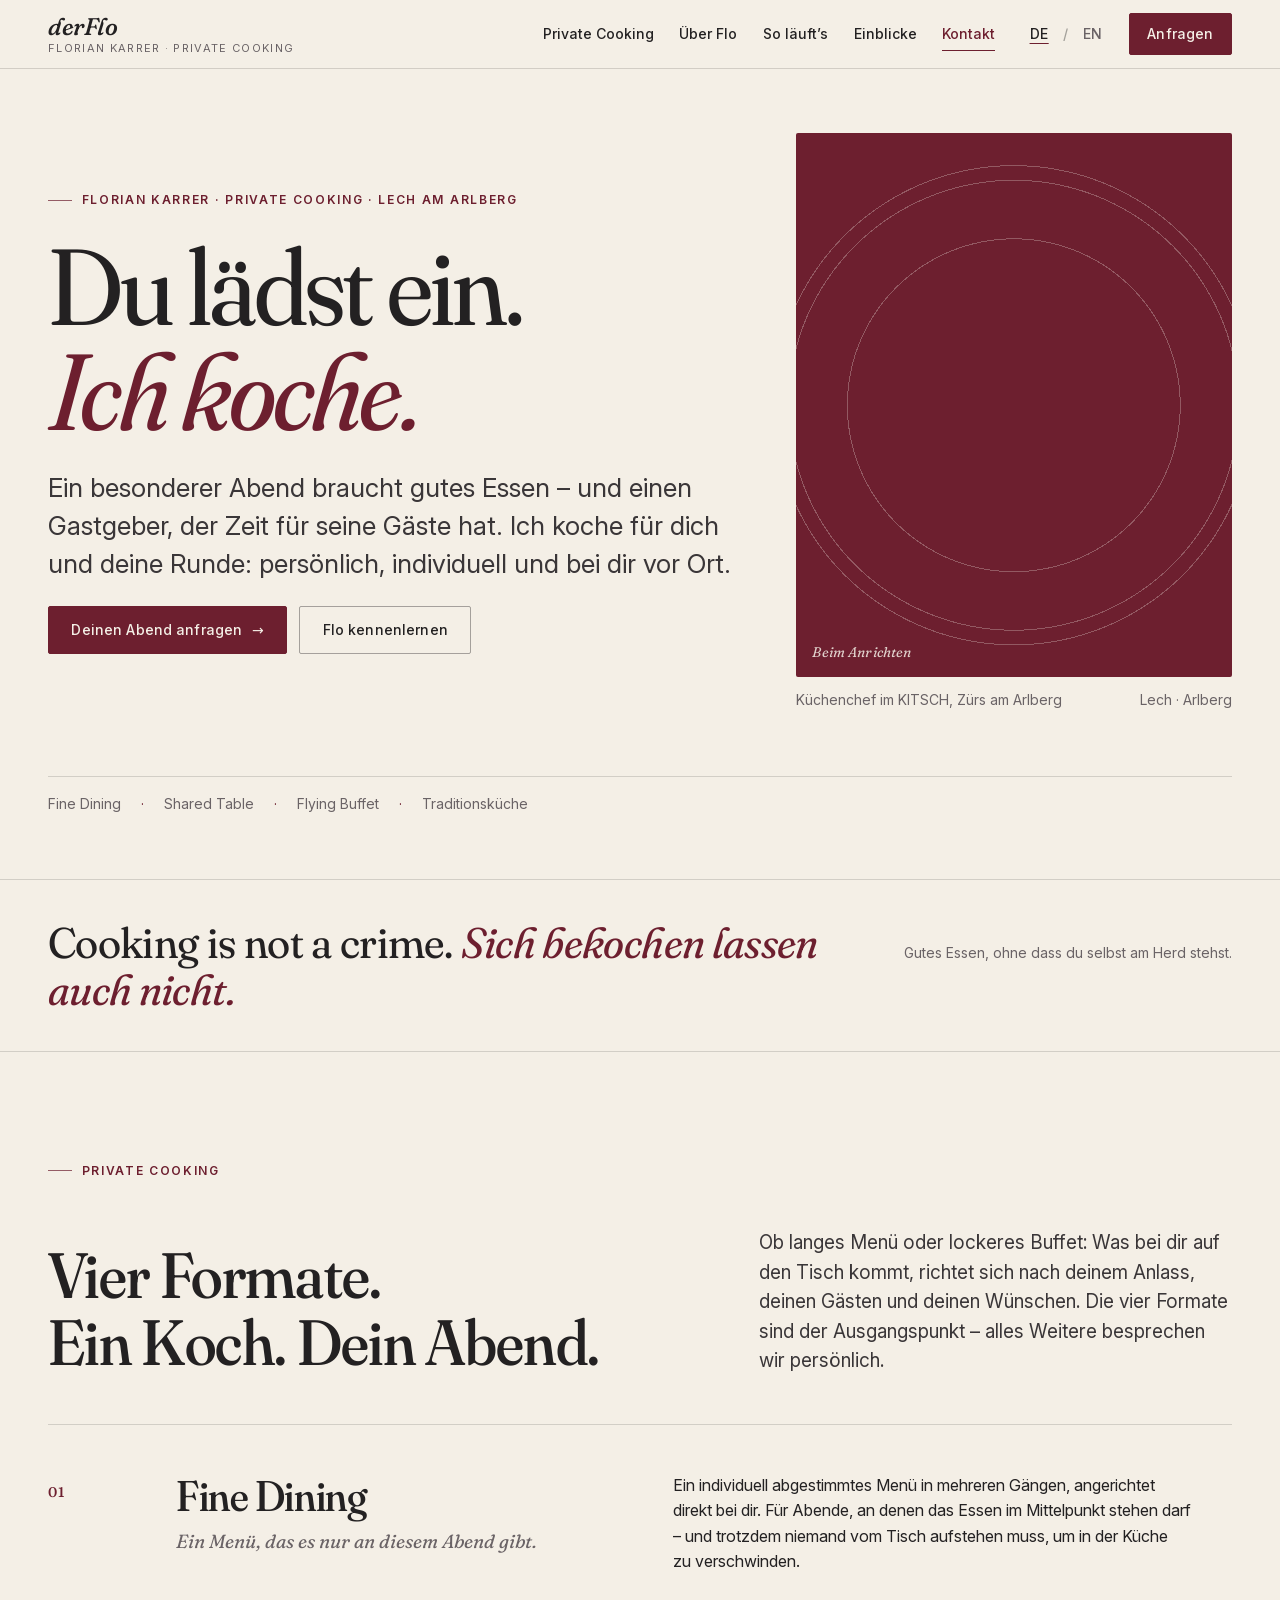
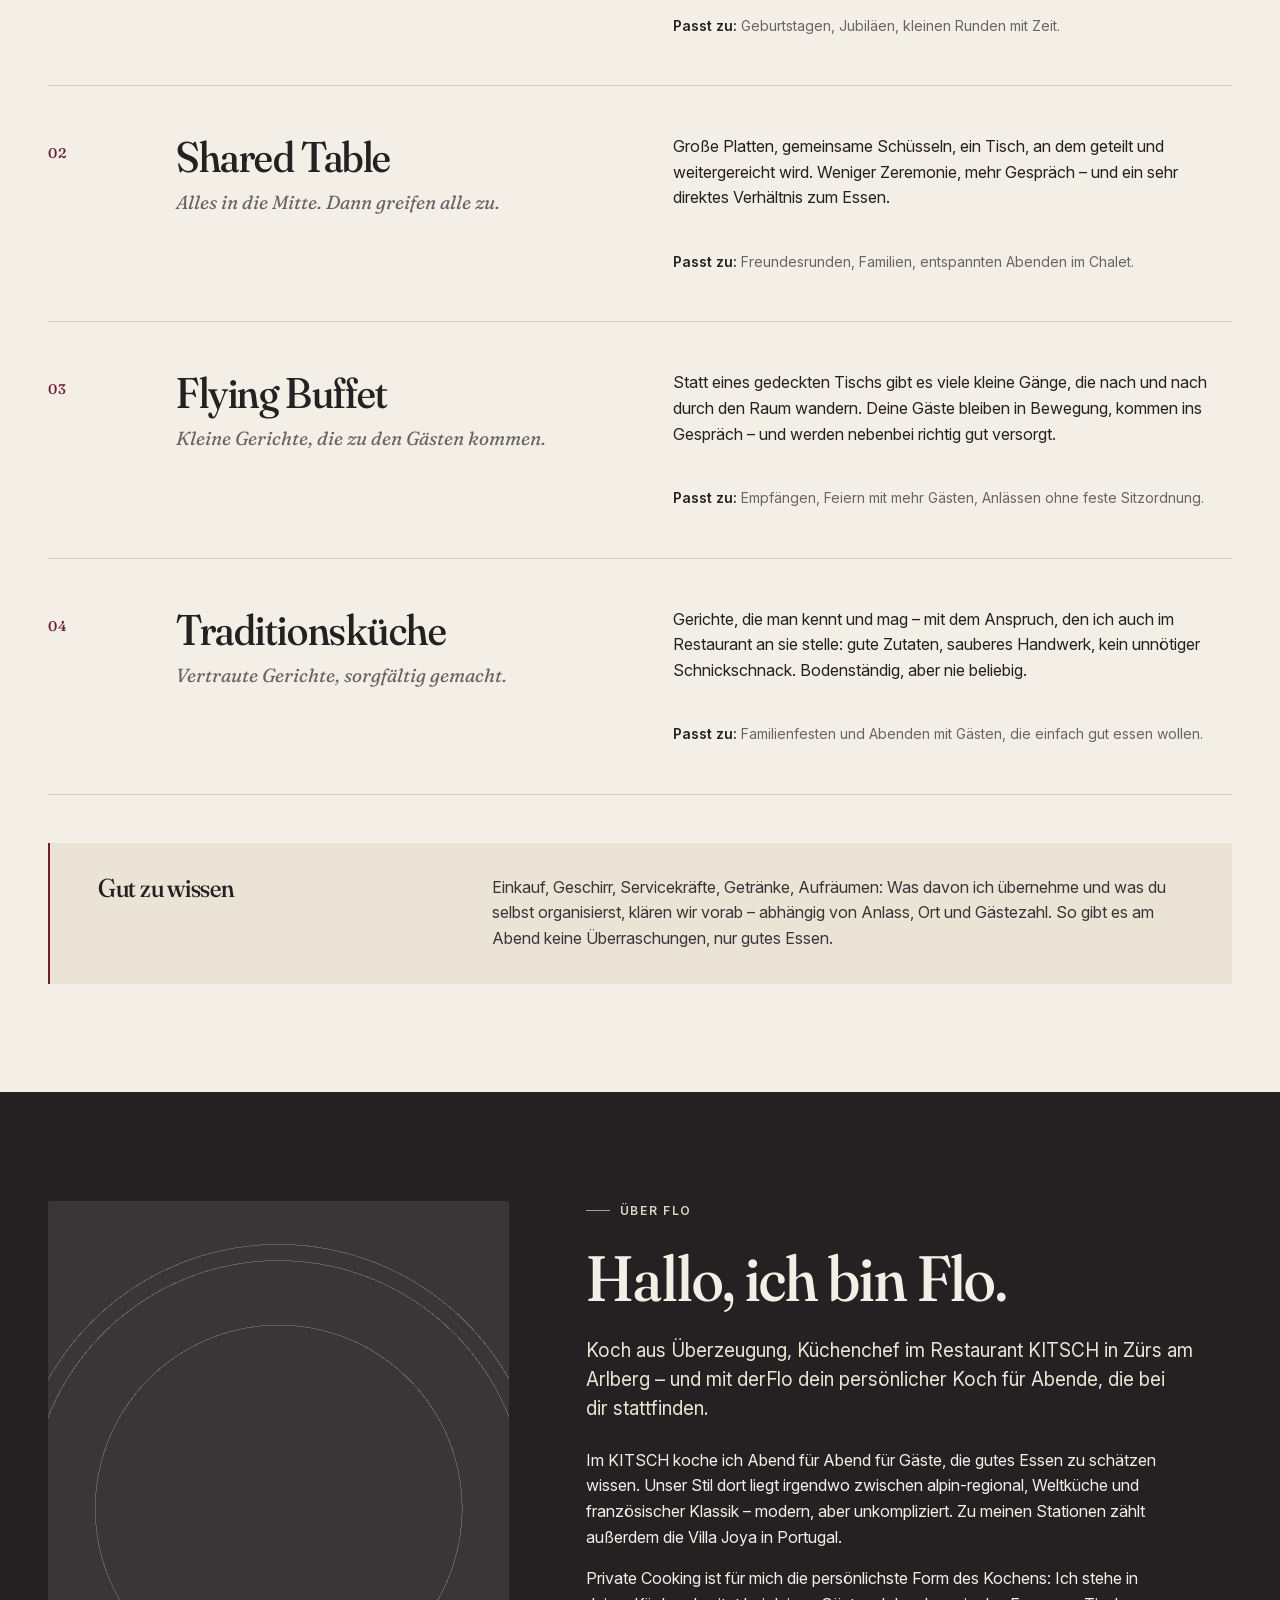
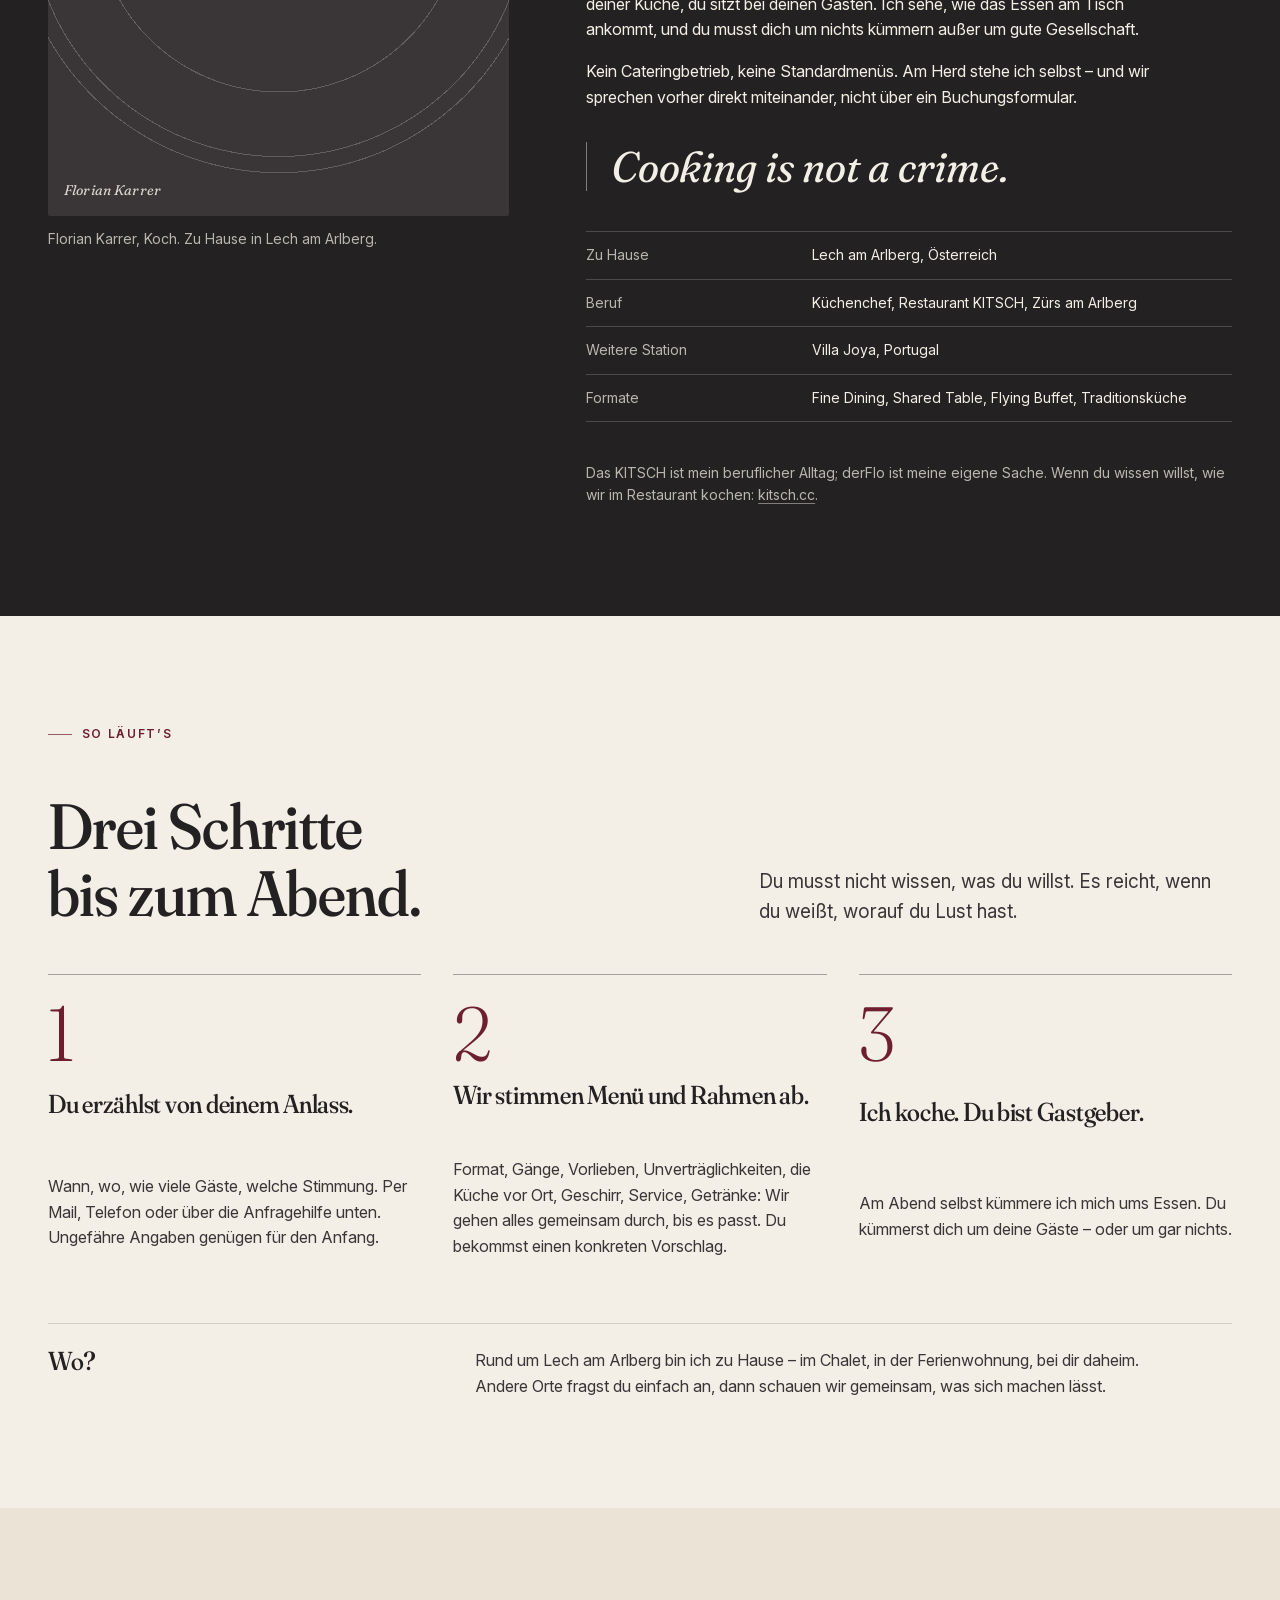
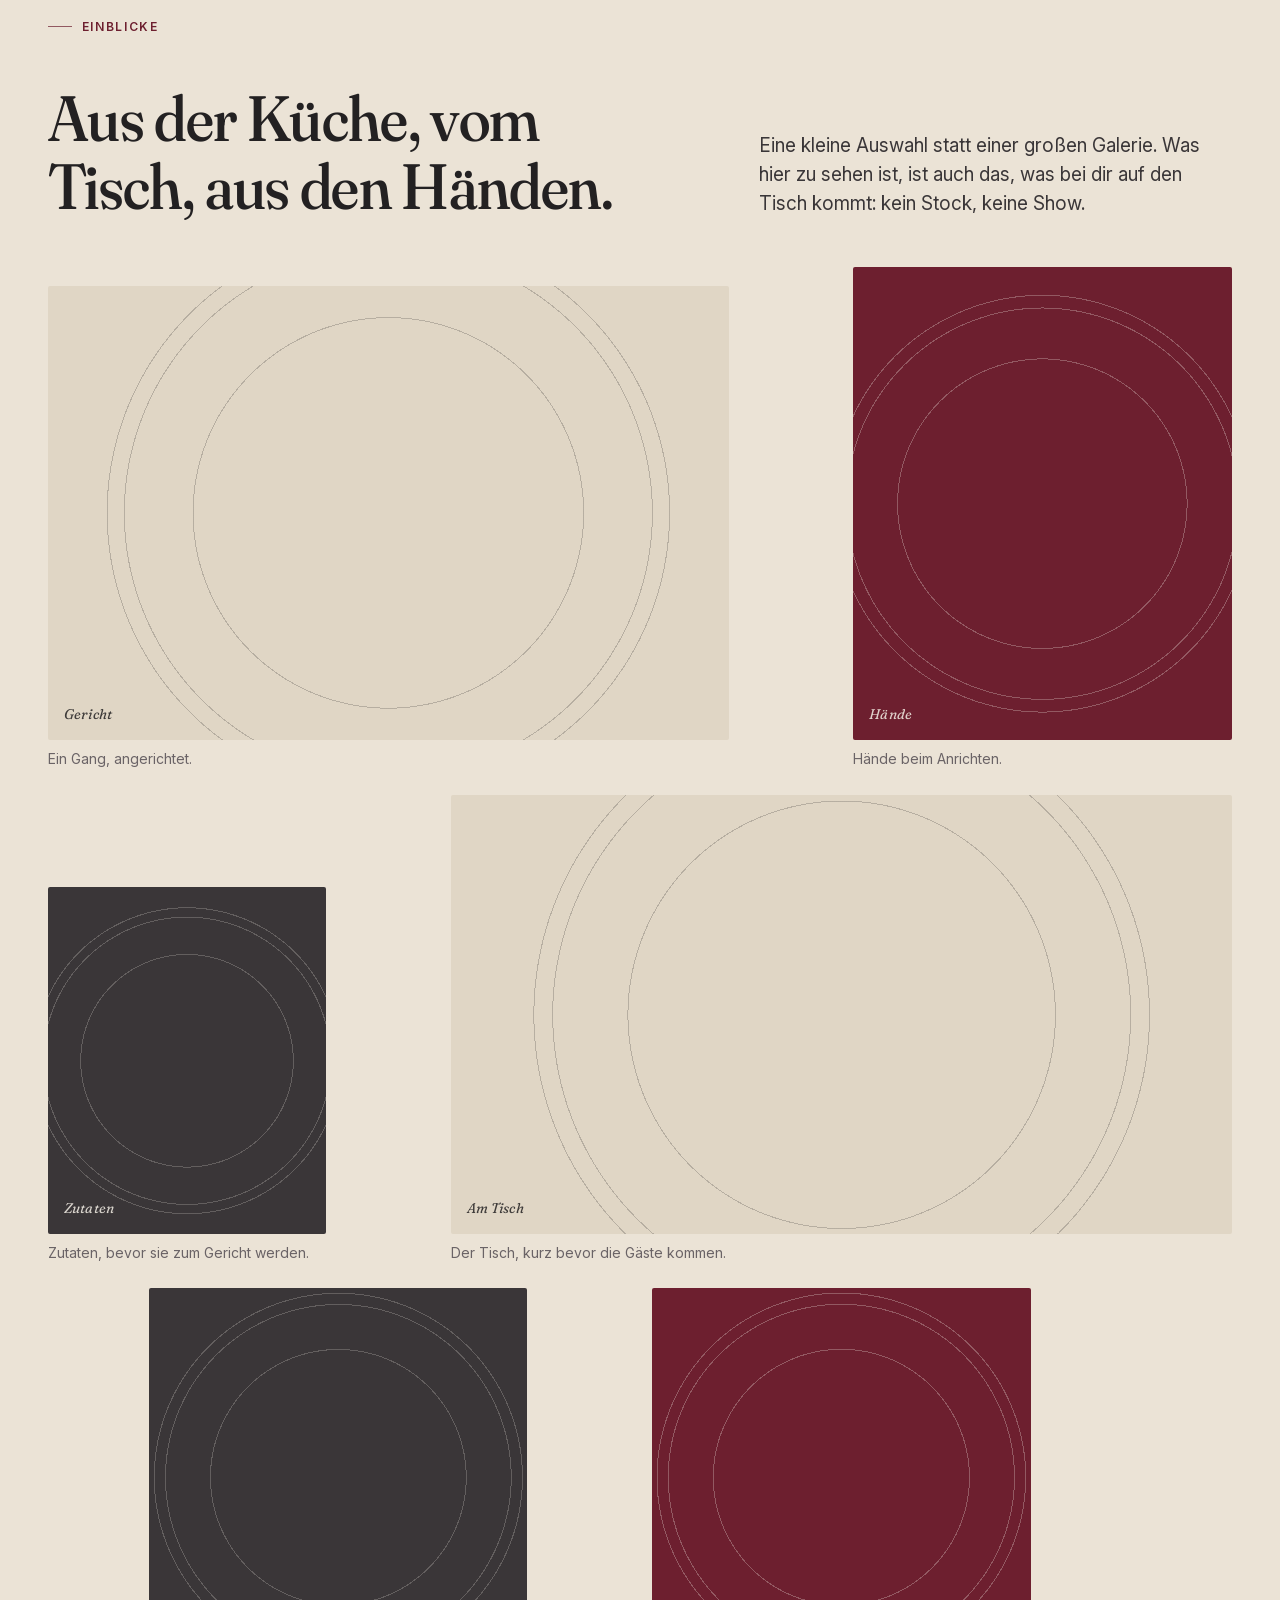
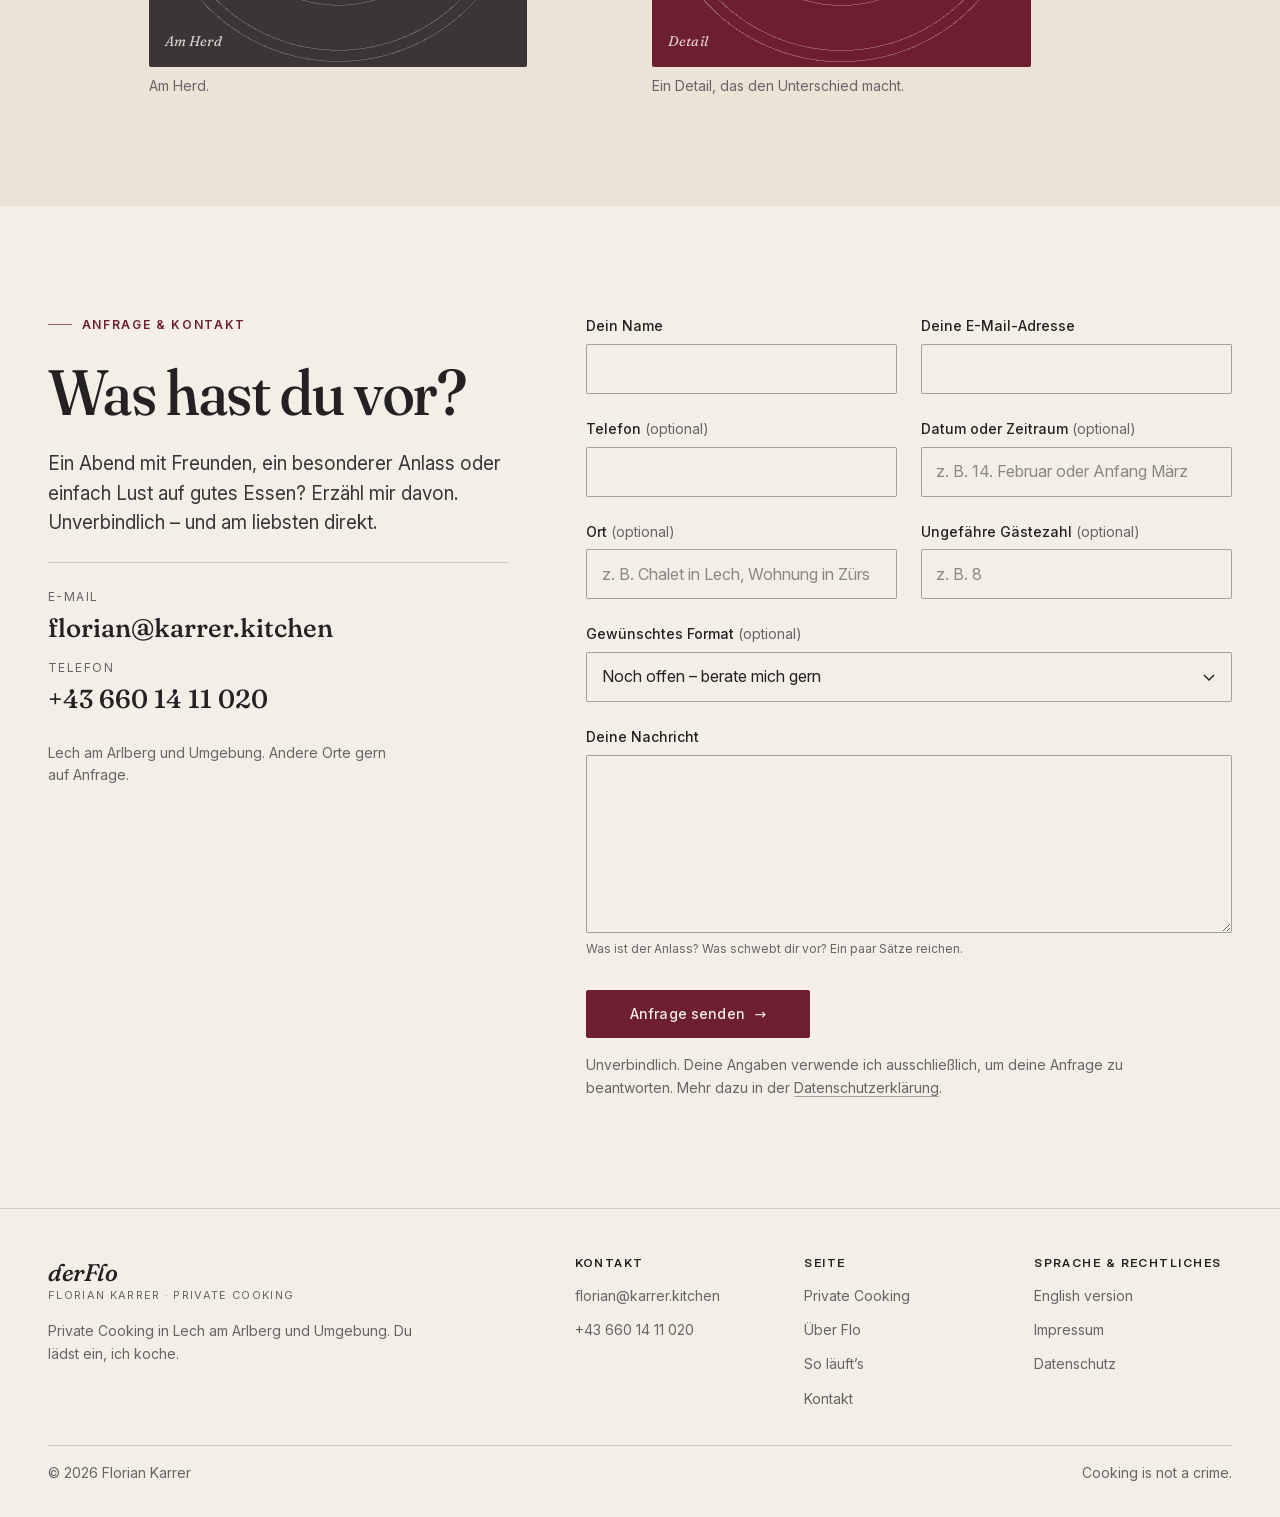
==== commit 3cd4f260: "Fix no-JS mobile header layout, footer brand, legal page heading; add README handover Co-authored-by" ====
--- a/index.html
+++ b/index.html
@@ -75,7 +75,7 @@
       </div>
 
       <nav class="site-nav" id="site-nav" aria-label="Hauptnavigation">
-        <div class="wrap site-nav__inner">
+        <div class="site-nav__inner">
           <ul class="site-nav__list">
             <li><a class="site-nav__link" href="#private-cooking">Private Cooking</a></li>
             <li><a class="site-nav__link" href="#ueber-flo">Über Flo</a></li>
--- a/styles.css
+++ b/styles.css
@@ -469,6 +469,7 @@
 
 .site-header .wrap {
   display: flex;
+  flex-wrap: wrap;
   align-items: center;
   justify-content: space-between;
   gap: var(--space-4);
@@ -566,8 +567,11 @@
   display: inline-flex;
 }
 
+/* Ohne JavaScript auf kleinen Bildschirmen: die Navigation nimmt eine
+   eigene Zeile unter Marke und Schaltflächen ein. */
 .site-nav {
-  border-bottom: 1px solid var(--line);
+  flex: 1 1 100%;
+  border-top: 1px solid var(--line);
 }
 
 .site-nav__inner {
@@ -575,6 +579,13 @@
   flex-direction: column;
   gap: var(--space-2);
   padding-block: var(--space-4);
+}
+
+/* Als ausgeklapptes Panel (mit JavaScript) braucht die Navigation den Seitenrand selbst. */
+@media (max-width: 59.99em) {
+  .js .site-header.is-open .site-nav__inner {
+    padding-inline: var(--gutter);
+  }
 }
 
 .site-nav__list {
@@ -756,9 +767,16 @@
 }
 
 /* Ohne JavaScript soll die Navigation auf kleinen Bildschirmen nicht den
-   Hero überlagern: sie steht einfach im Fluss unter der Kopfzeile. */
+   Hero überlagern: sie steht einfach im Fluss unter der Kopfzeile, und die
+   dann hohe Kopfzeile klebt nicht am oberen Rand. */
 .site-header:not(.is-open) .site-nav {
   position: static;
+}
+
+@media (max-width: 59.99em) {
+  html:not(.js) .site-header {
+    position: static;
+  }
 }
 
 /* --------------------------------------------------------------------------
@@ -1589,6 +1607,11 @@
   font-size: var(--text-sm);
 }
 
+.page .eyebrow {
+  display: flex;
+  margin-bottom: var(--space-3);
+}
+
 .draft {
   padding: var(--space-4) var(--space-5);
   border-left: 2px solid var(--wine);
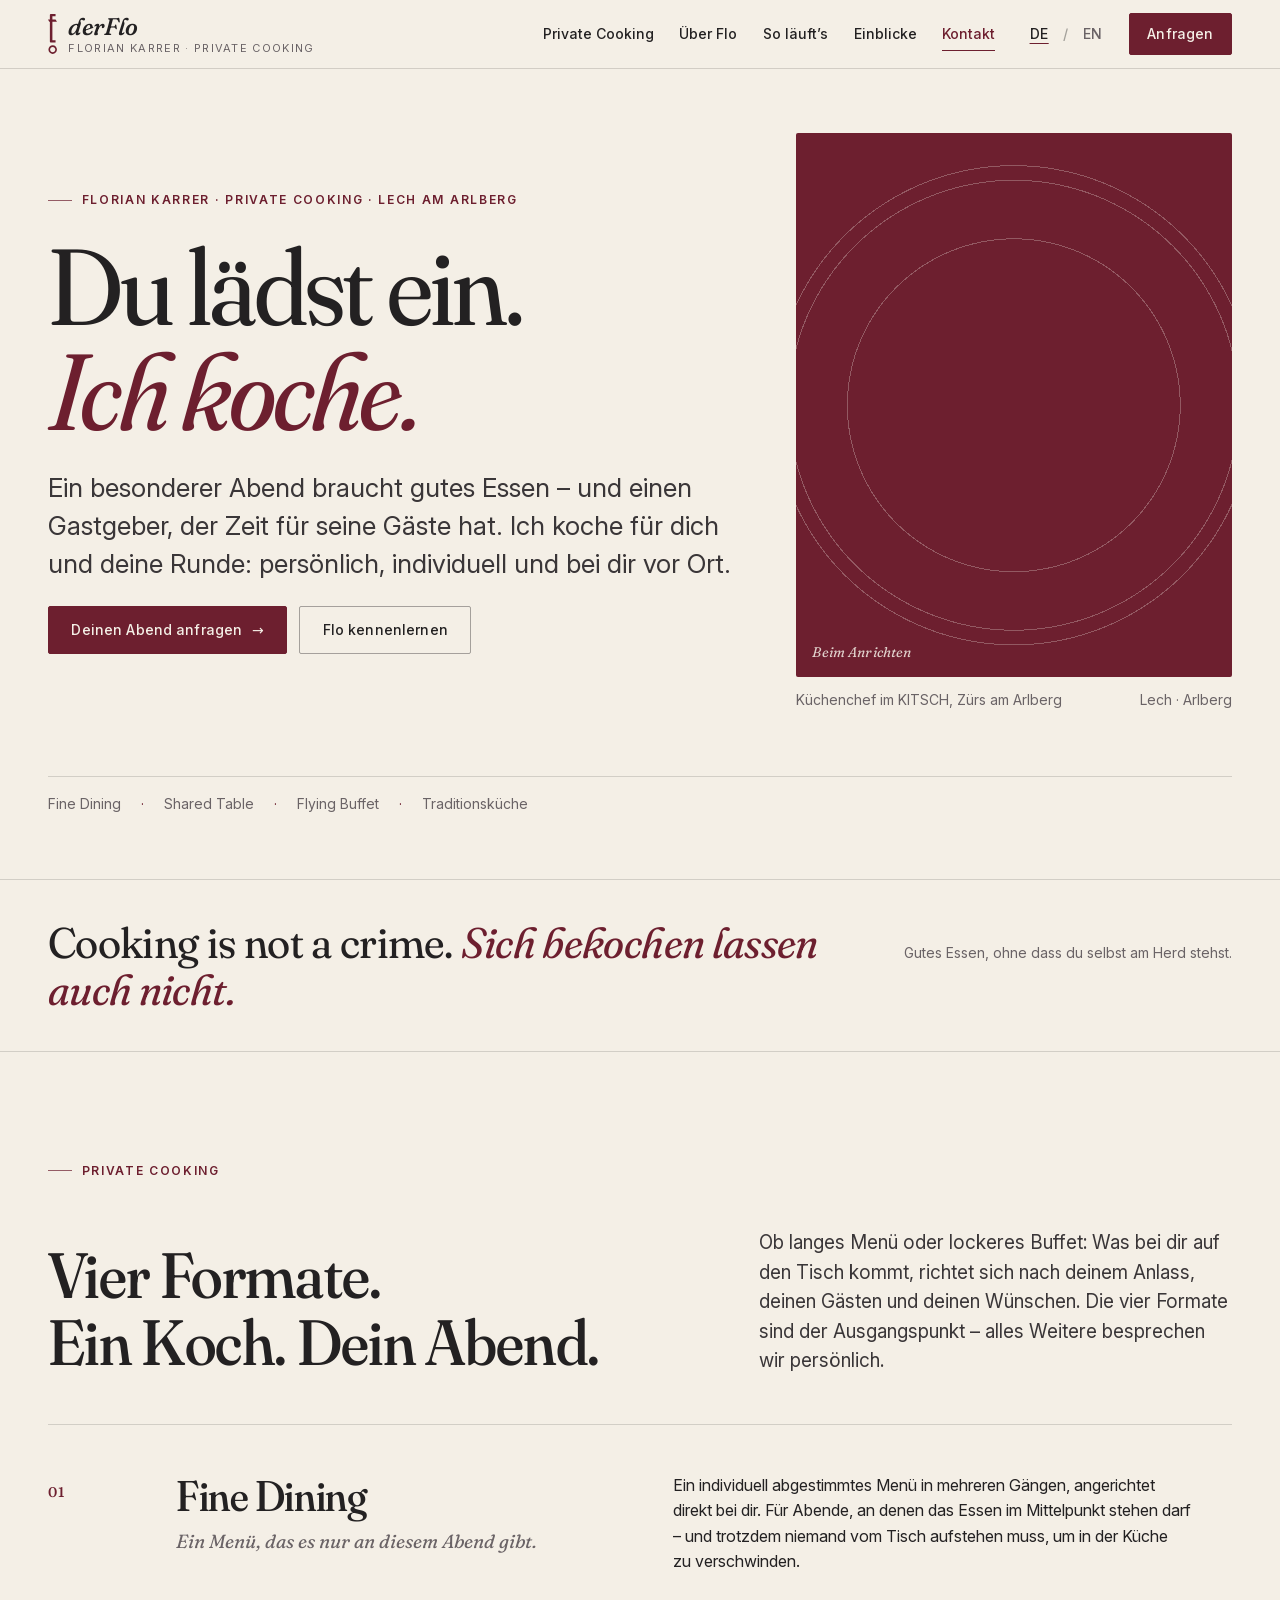
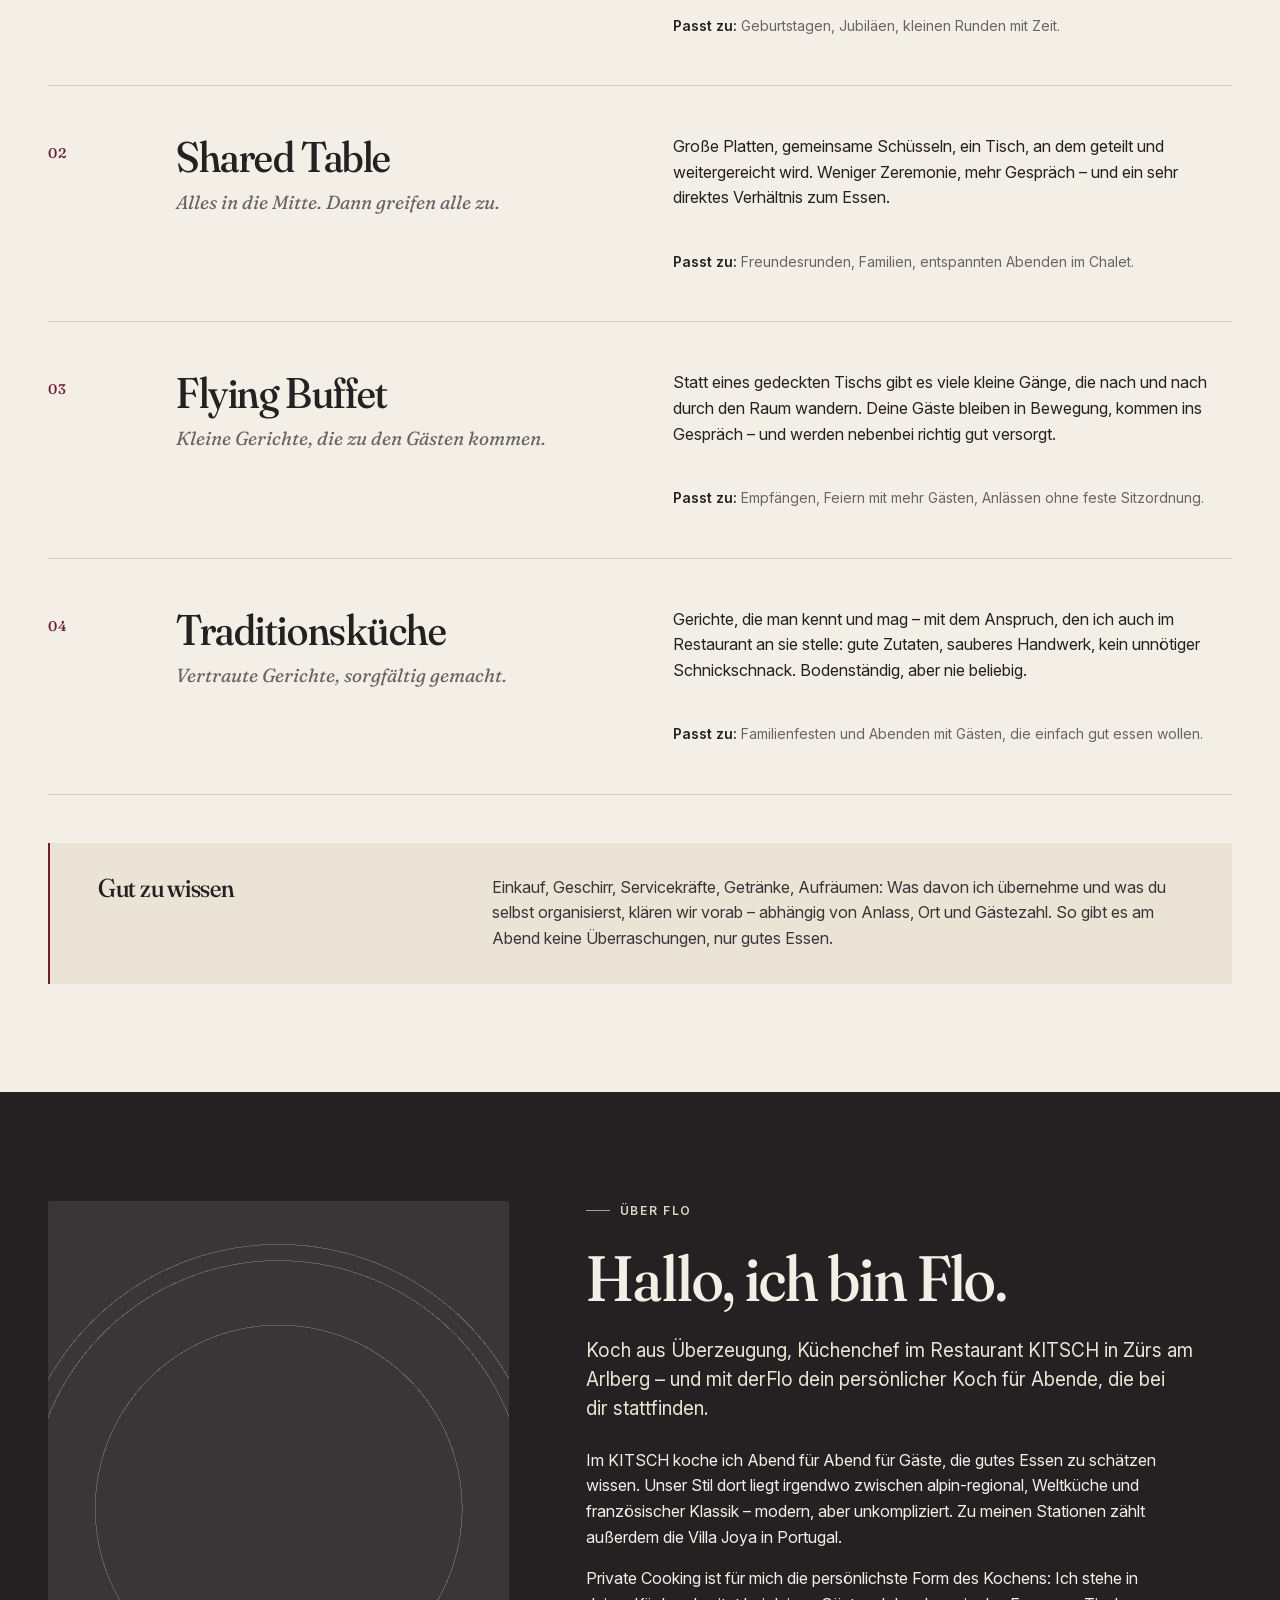
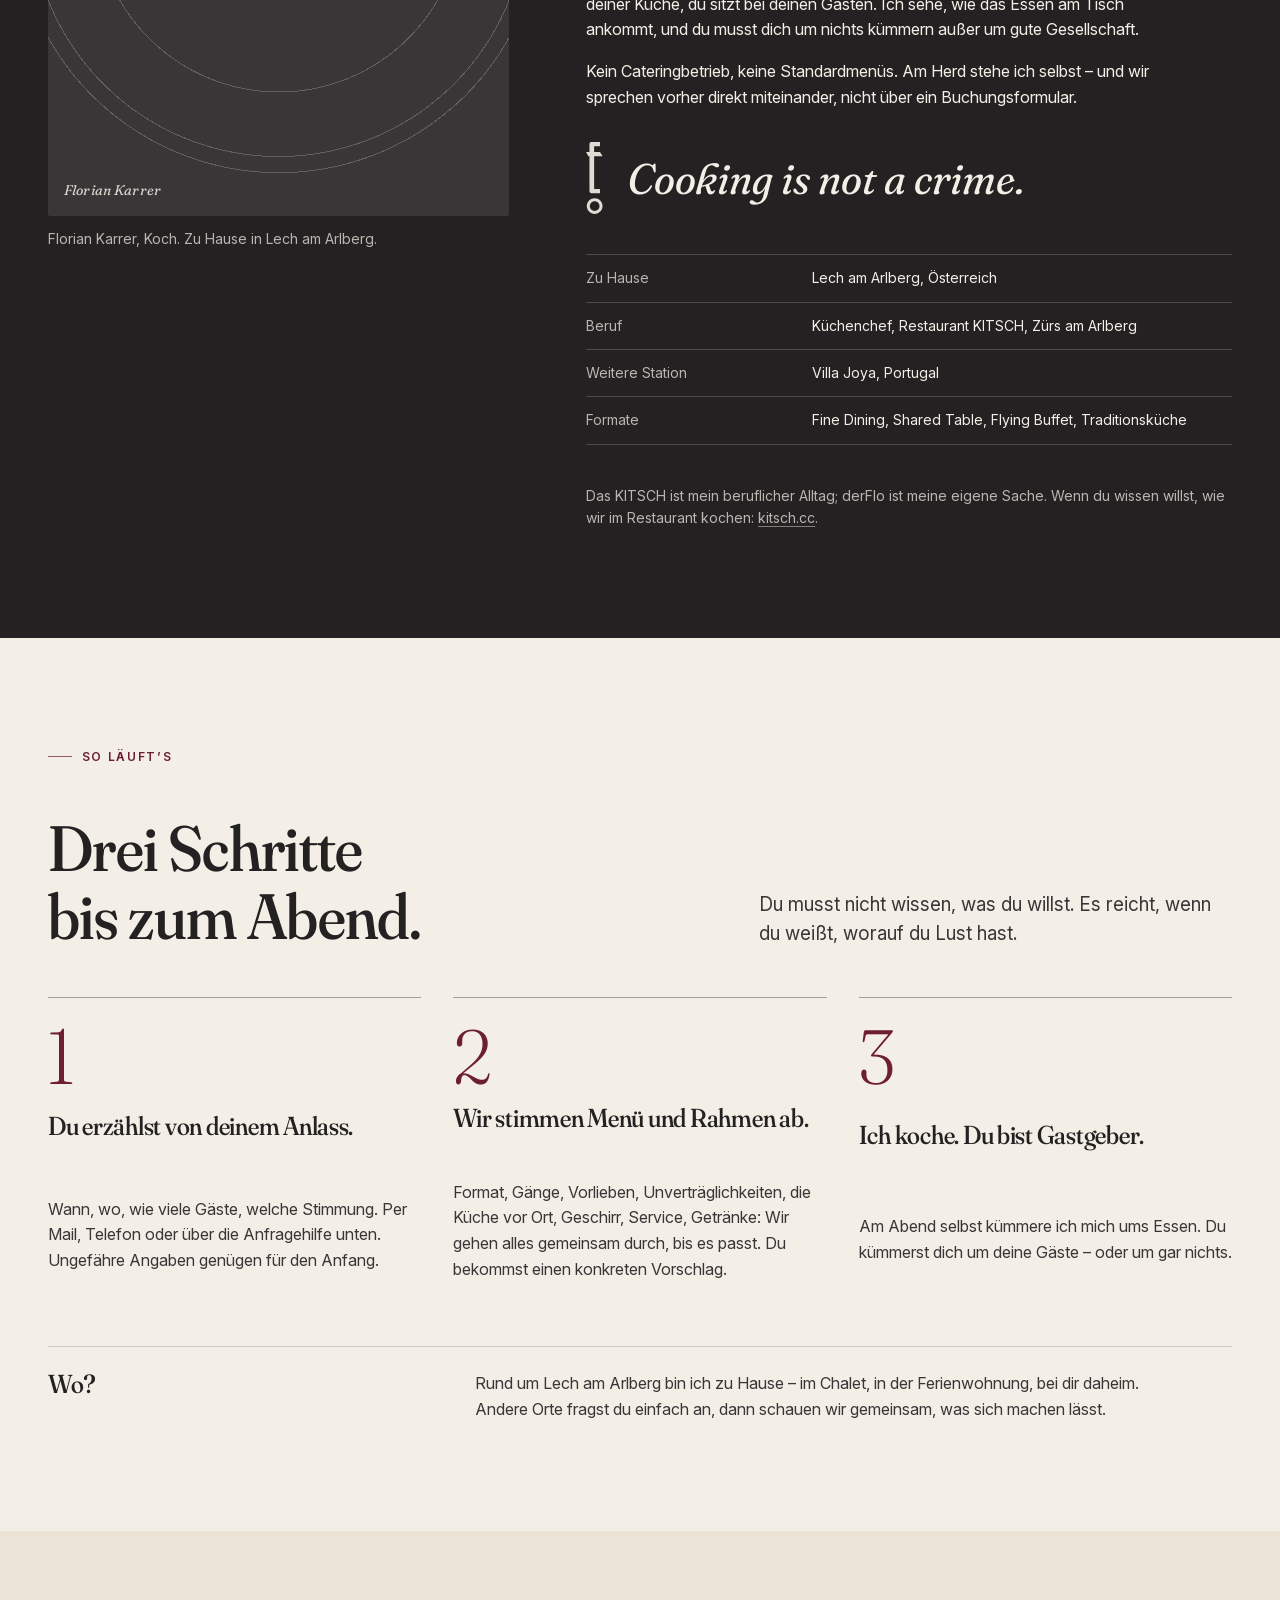
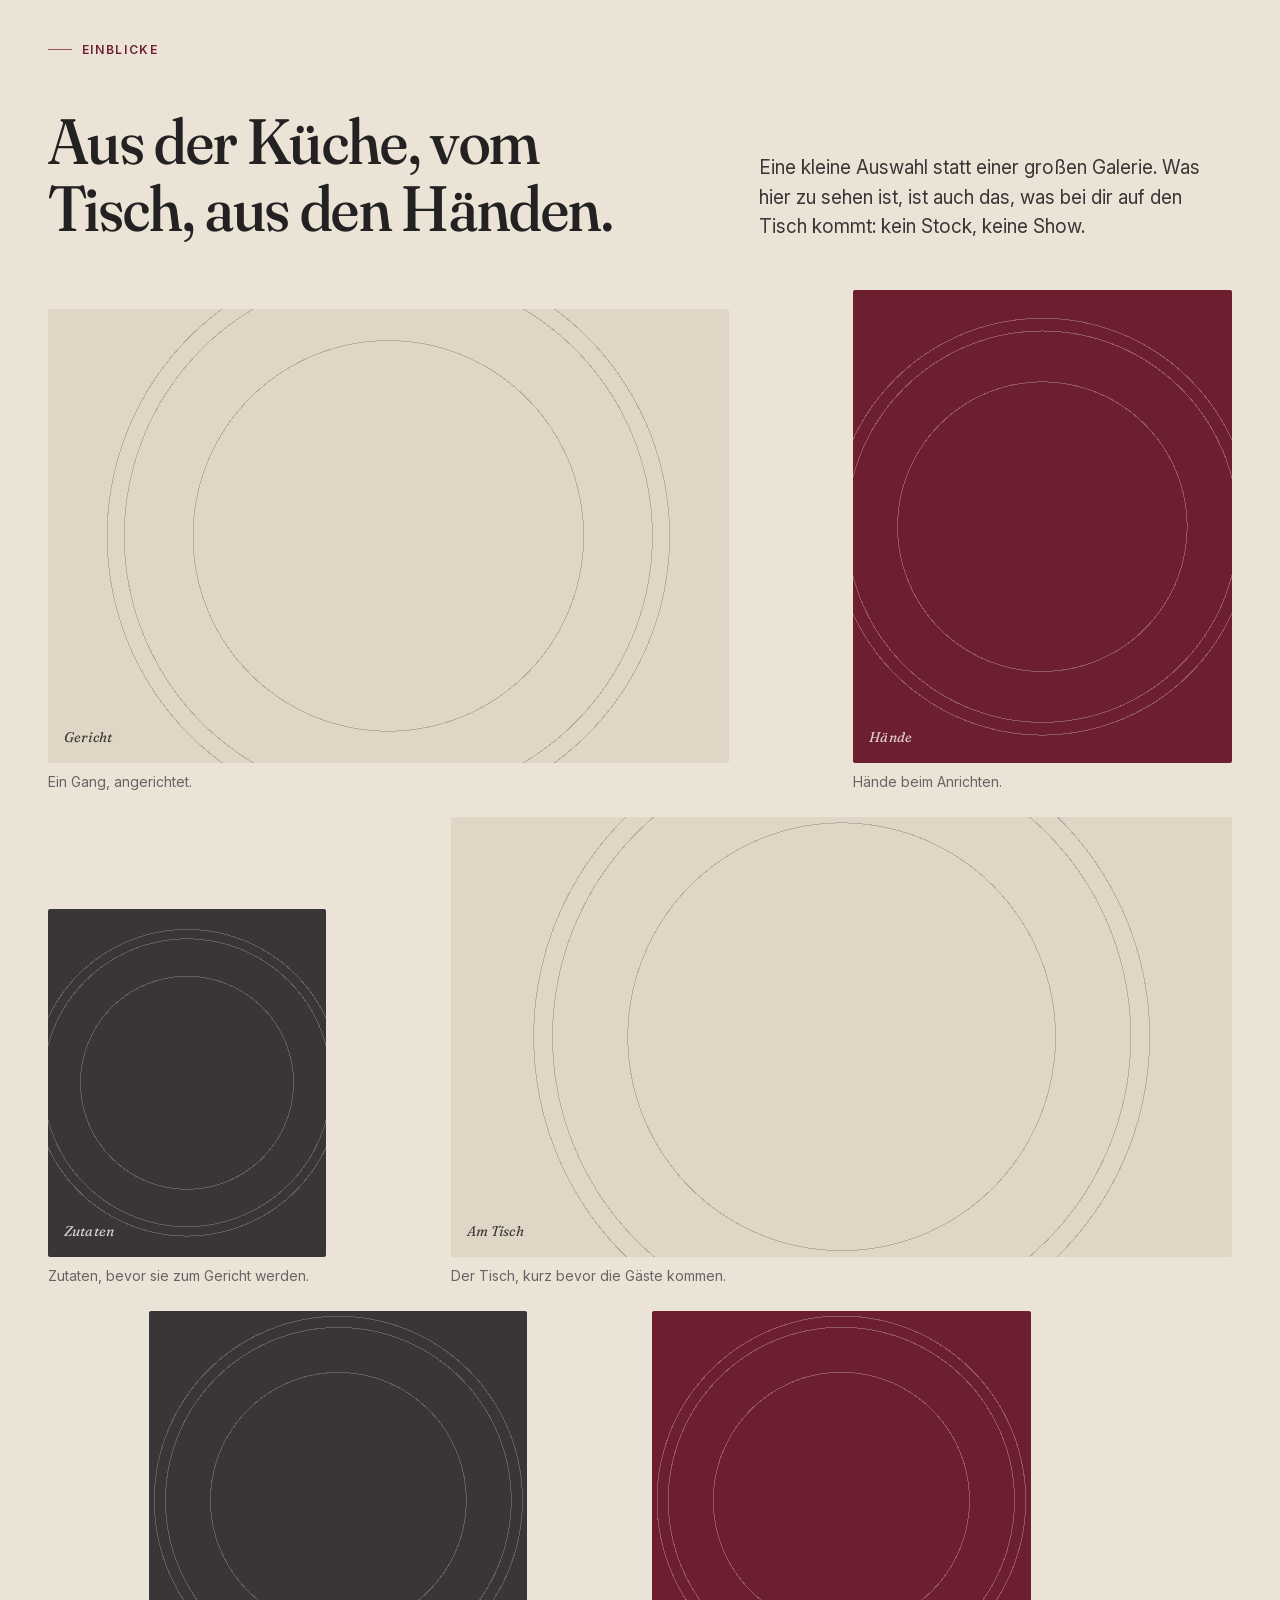
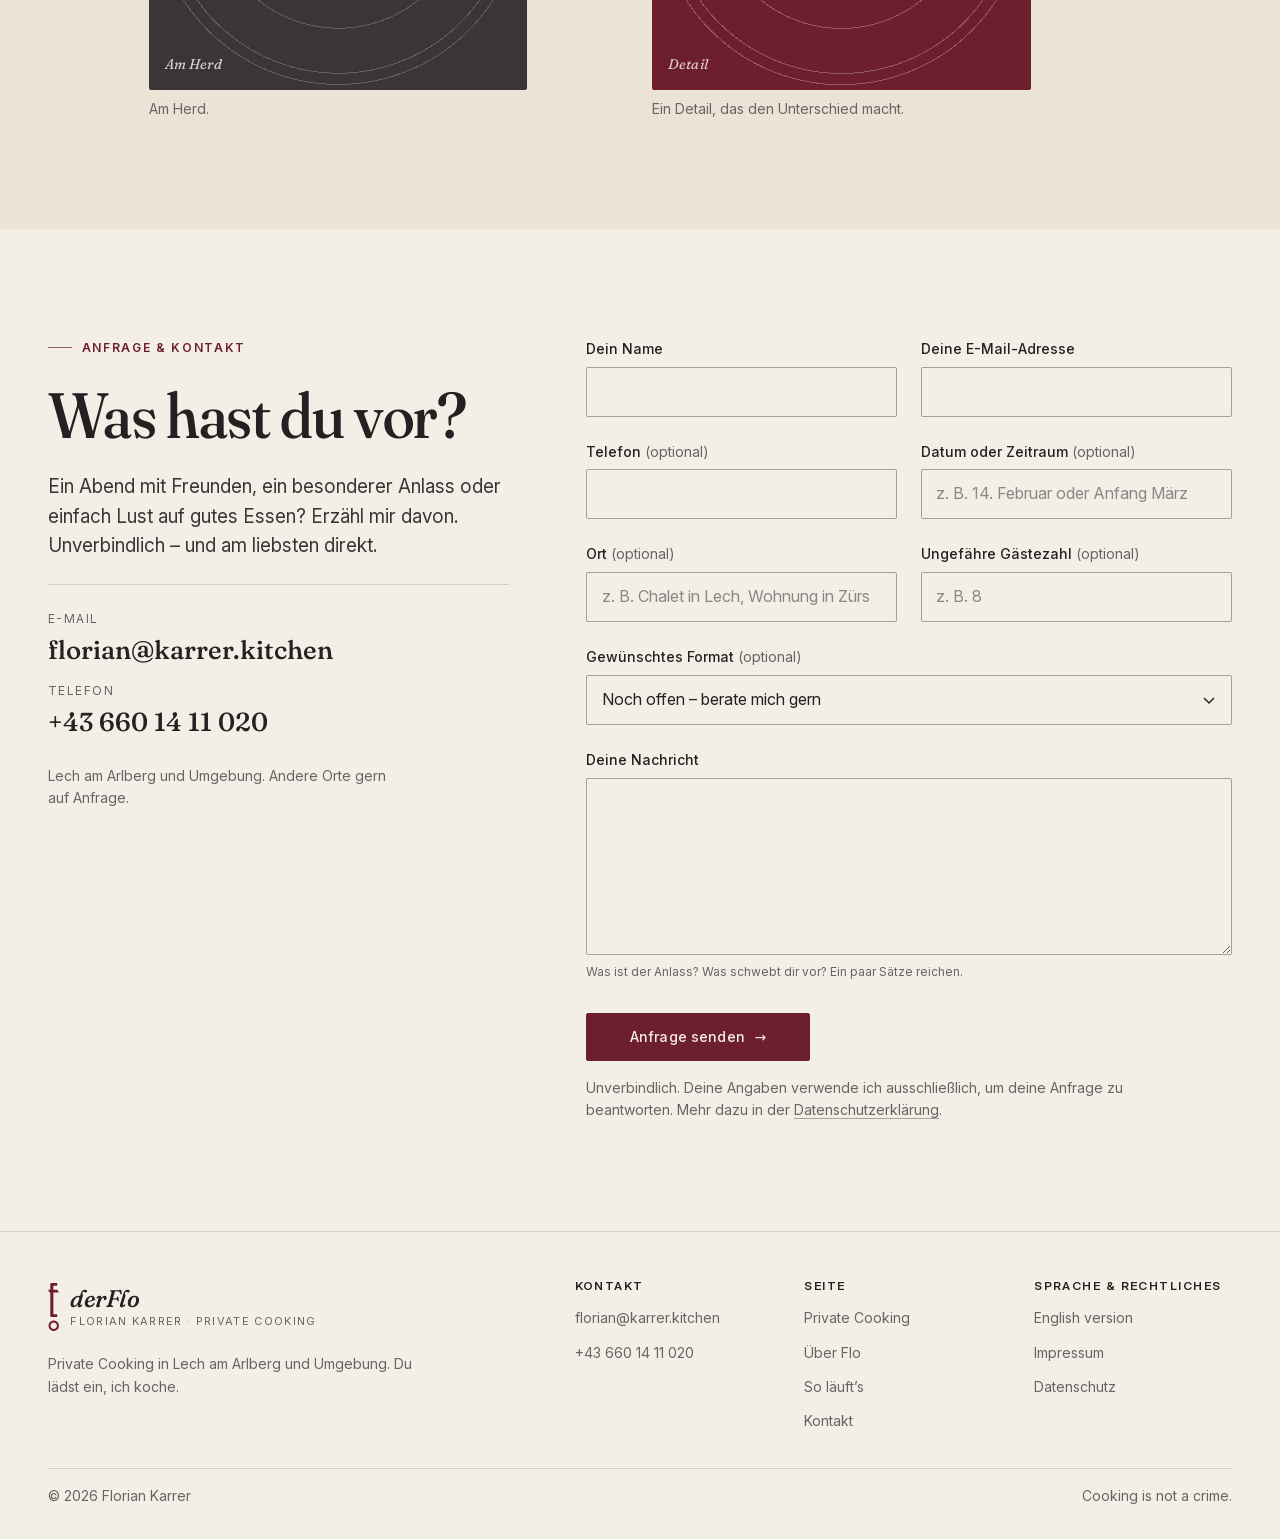
==== commit 10fa9000: "Add derFlo logo mark to header, footer, legal pages, favicon, OG images and about section Co-authore" ====
--- a/index.html
+++ b/index.html
@@ -62,8 +62,11 @@
   <header class="site-header" id="top">
     <div class="wrap">
       <a class="brand" href="#top" aria-label="derFlo – zum Seitenanfang">
-        <span class="brand__name">derFlo</span>
-        <span class="brand__sub">Florian Karrer · Private Cooking</span>
+        <img class="brand__mark" src="assets/img/logo.svg" width="134" height="580" alt="">
+        <span class="brand__text">
+          <span class="brand__name">derFlo</span>
+          <span class="brand__sub">Florian Karrer · Private Cooking</span>
+        </span>
       </a>
 
       <div class="header-actions">
@@ -231,6 +234,7 @@
             </div>
 
             <blockquote class="pull reveal" lang="en">
+              <svg class="pull__mark" viewBox="0 0 134.31 580.48" aria-hidden="true" focusable="false"><path d="m65.56,375.25h.09v-39.77s-.07,0-.1,0V113.89h68.75l-21.62-33.43h-47.14v-47.03h47.14V0H43.2c-8.44,0-15.28,6.84-15.28,15.28v65.18H0l18.57,33.43h9.35v238.98s.07,0,.1,0v4.29s-.06,0-.09,0v40.25c0,8.43,6.84,15.27,15.27,15.27h69.5v-33.43h-47.14v-3.99Z"/><path d="m70,453.36c-35.1,0-63.56,28.46-63.56,63.56s28.46,63.56,63.56,63.56,63.56-28.46,63.56-63.56-28.46-63.56-63.56-63.56Zm0,102.76c-21.65,0-39.2-17.55-39.2-39.2s17.55-39.2,39.2-39.2,39.2,17.55,39.2,39.2-17.55,39.2-39.2,39.2Z"/></svg>
               <p>Cooking is not a crime.</p>
             </blockquote>
 
@@ -431,8 +435,11 @@
       <div class="site-footer__grid">
         <div>
           <a class="brand" href="#top">
-            <span class="brand__name">derFlo</span>
-            <span class="brand__sub">Florian Karrer · Private Cooking</span>
+            <img class="brand__mark" src="assets/img/logo.svg" width="134" height="580" alt="">
+            <span class="brand__text">
+              <span class="brand__name">derFlo</span>
+              <span class="brand__sub">Florian Karrer · Private Cooking</span>
+            </span>
           </a>
           <p style="margin-top: 1rem; max-width: 26em;">Private Cooking in Lech am Arlberg und Umgebung. Du lädst ein, ich koche.</p>
         </div>
--- a/styles.css
+++ b/styles.css
@@ -478,9 +478,28 @@
 
 .brand {
   display: inline-flex;
+  align-items: center;
+  gap: 0.7rem;
+  text-decoration: none;
+}
+
+/* Bildmarke: das „F“ mit Punkt aus karrer.kitchen, hier in der Akzentfarbe.
+   Sehr schmales Hochformat – die Höhe bestimmt die Größe. */
+.brand__mark {
+  flex: none;
+  width: auto;
+  height: 2.5rem;
+  transition: transform var(--dur) var(--ease);
+}
+
+.brand:hover .brand__mark {
+  transform: translateY(-1px);
+}
+
+.brand__text {
+  display: flex;
   flex-direction: column;
   line-height: 1.1;
-  text-decoration: none;
 }
 
 .brand__name {
@@ -1089,14 +1108,24 @@
 }
 
 .pull {
+  display: flex;
+  align-items: center;
+  gap: var(--space-5);
   font-family: var(--font-display);
   font-style: italic;
   font-size: var(--text-xl);
   line-height: 1.15;
-  padding-left: var(--space-5);
-  border-left: 1px solid var(--line-strong);
   margin: var(--space-2) 0;
   font-variation-settings: "opsz" 72;
+}
+
+/* Die Bildmarke übernimmt hier die Rolle des Zitatbalkens. */
+.pull__mark {
+  flex: none;
+  height: 4.5rem;
+  width: auto;
+  fill: currentColor;
+  opacity: 0.9;
 }
 
 .facts {
@@ -1523,6 +1552,10 @@
   display: inline-flex;
 }
 
+.site-footer .brand__mark {
+  height: 3rem;
+}
+
 .site-footer .brand__name {
   color: var(--ink);
 }
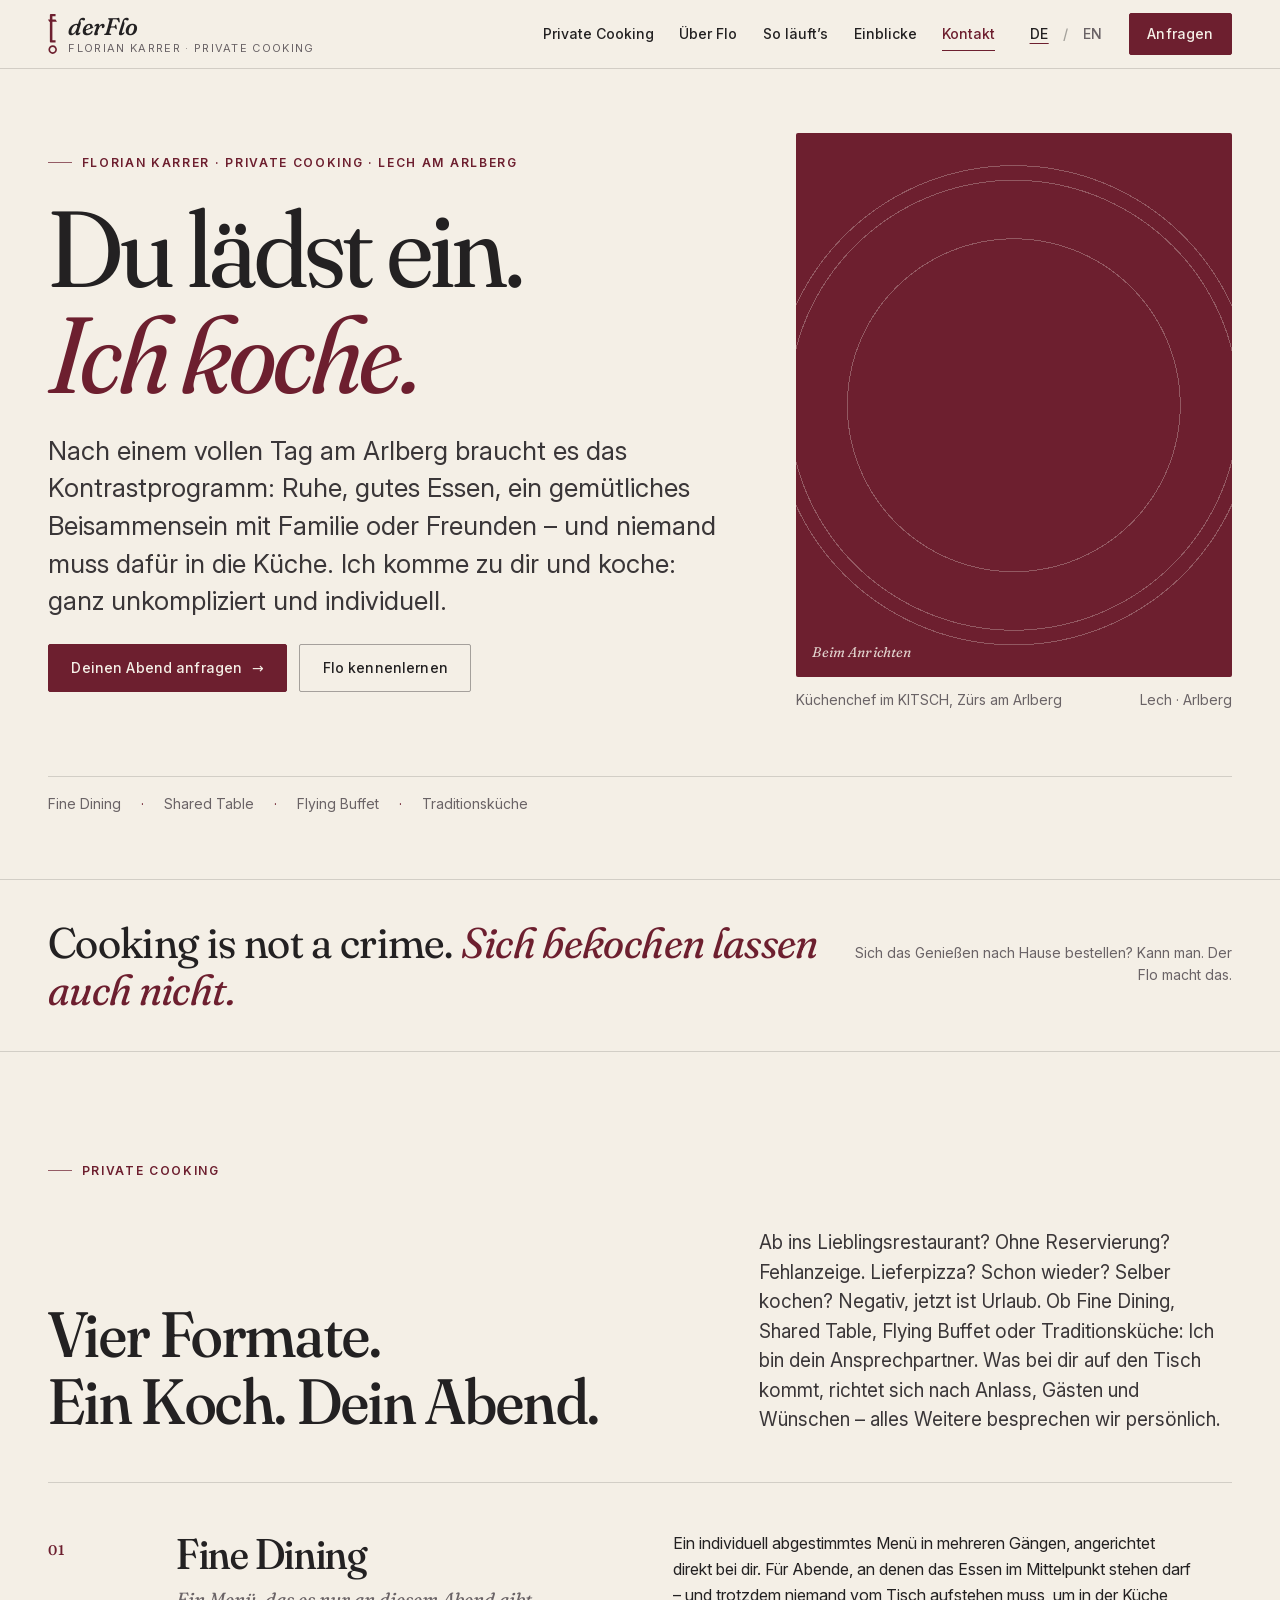
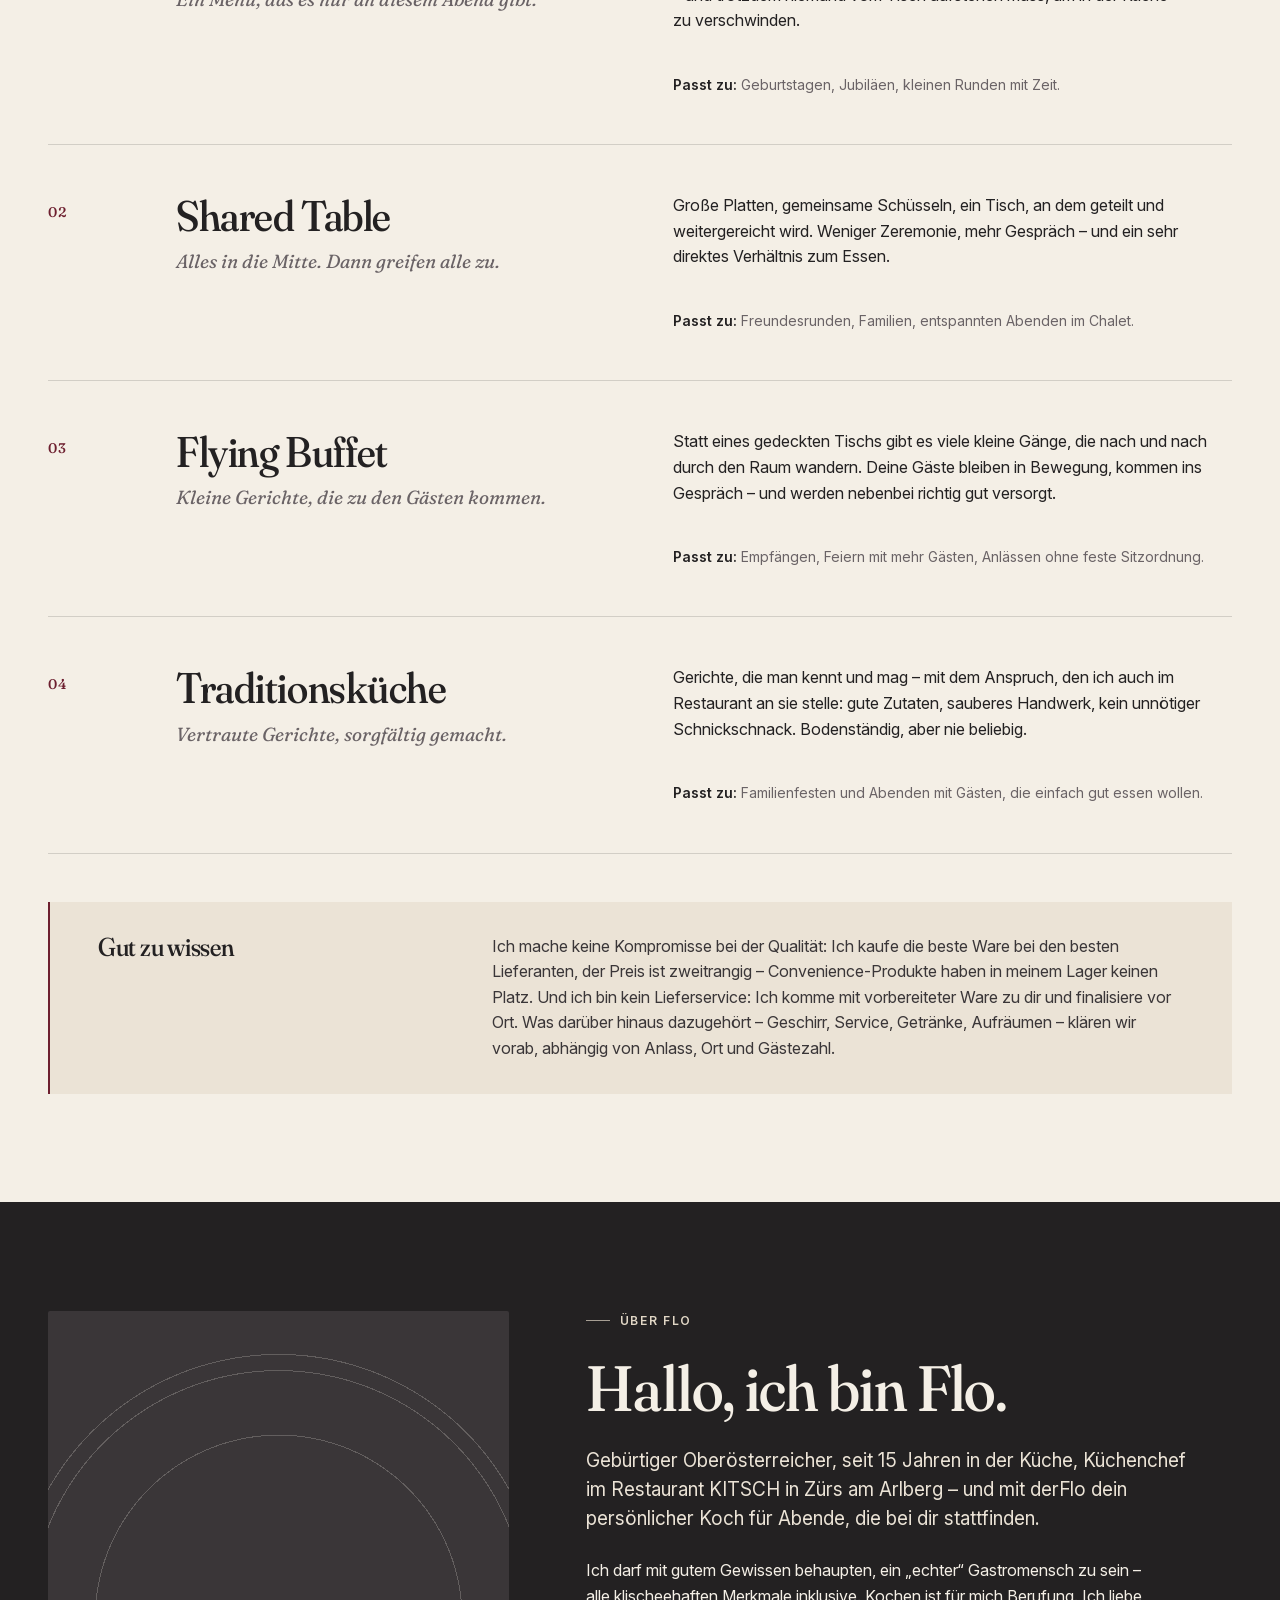
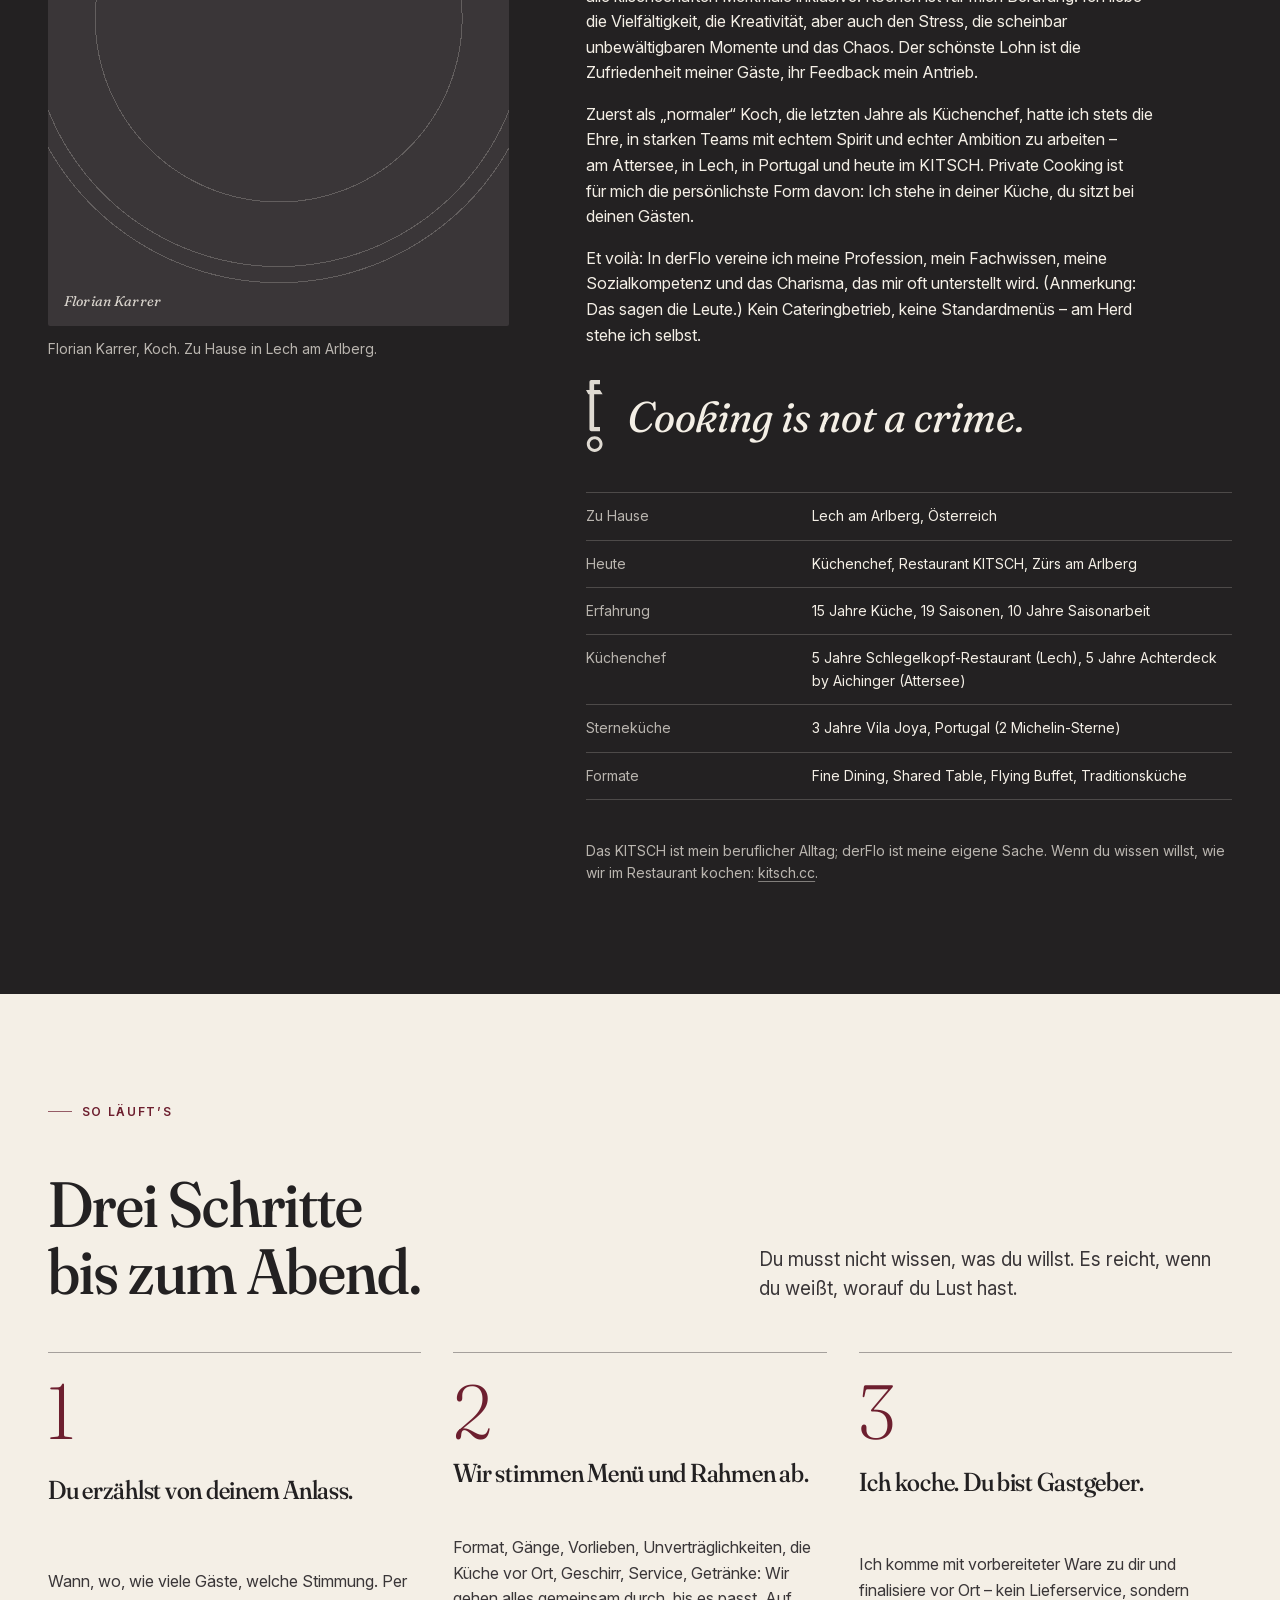
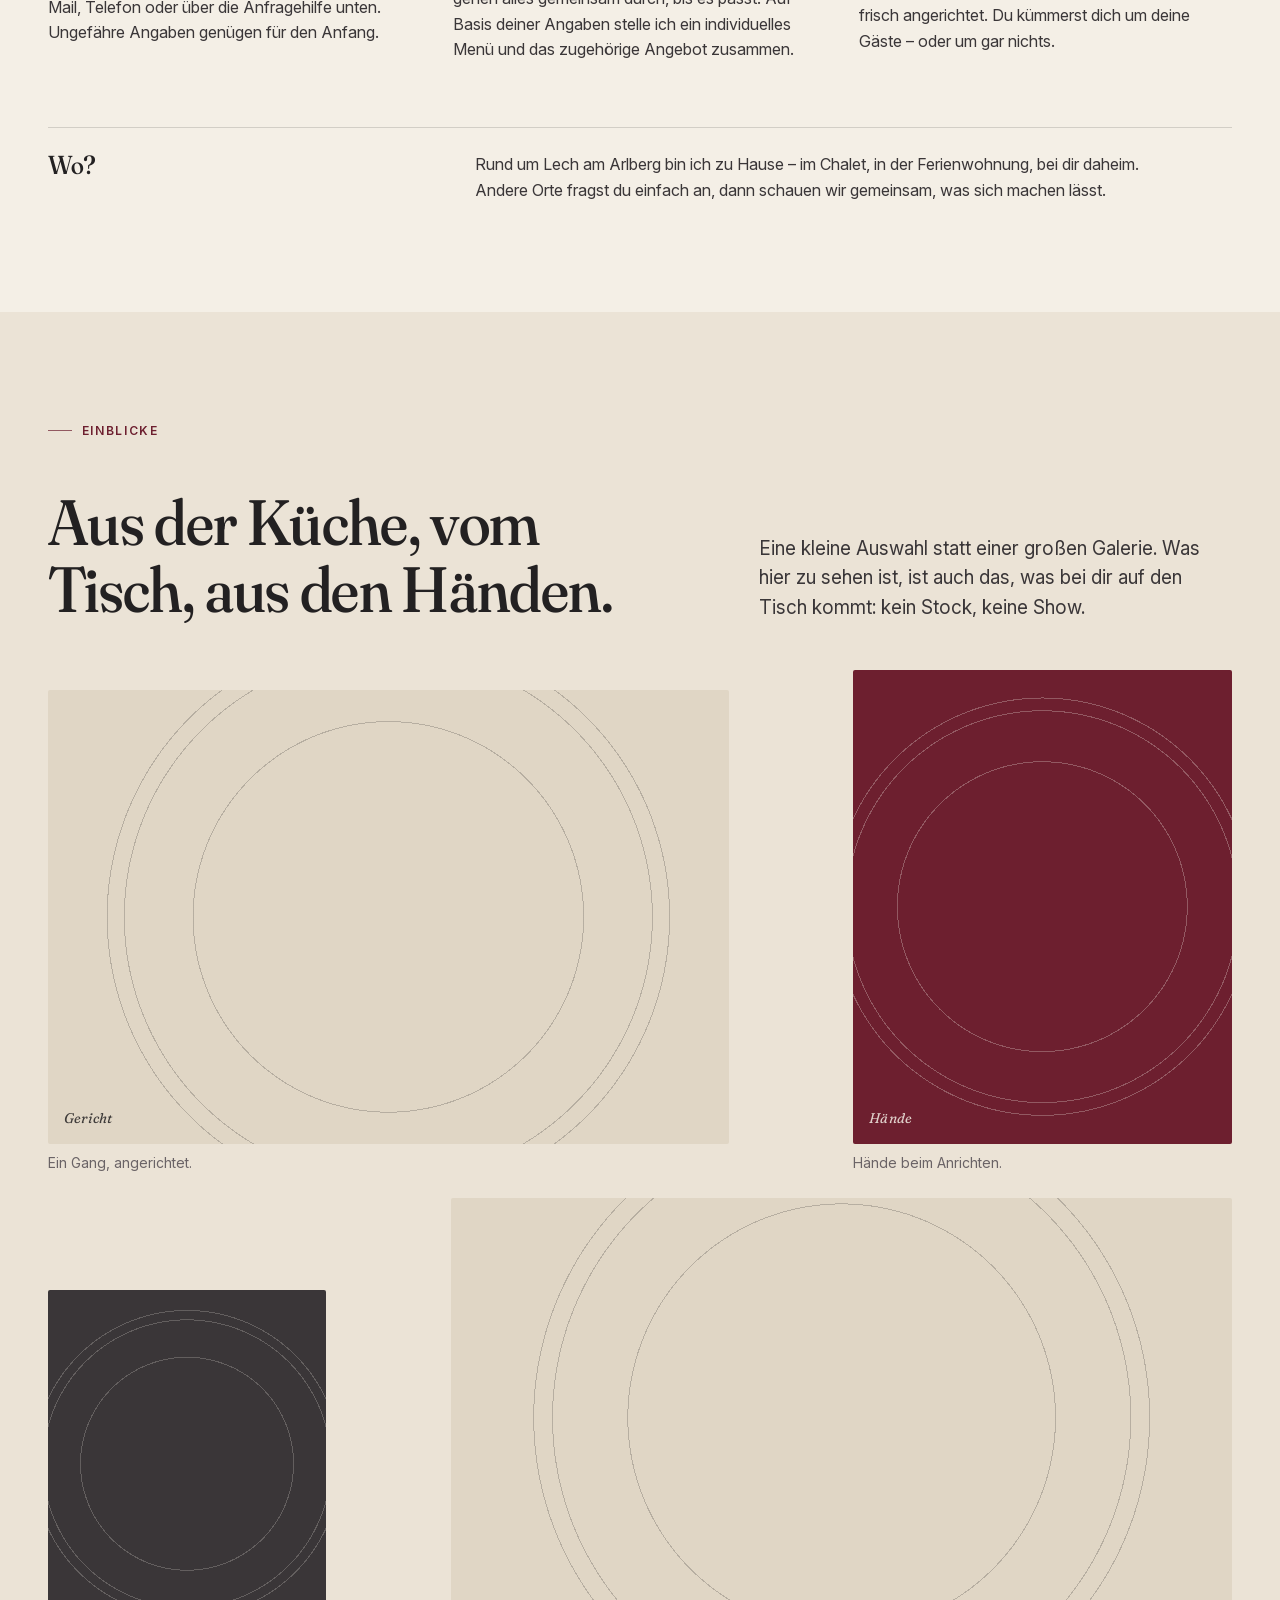
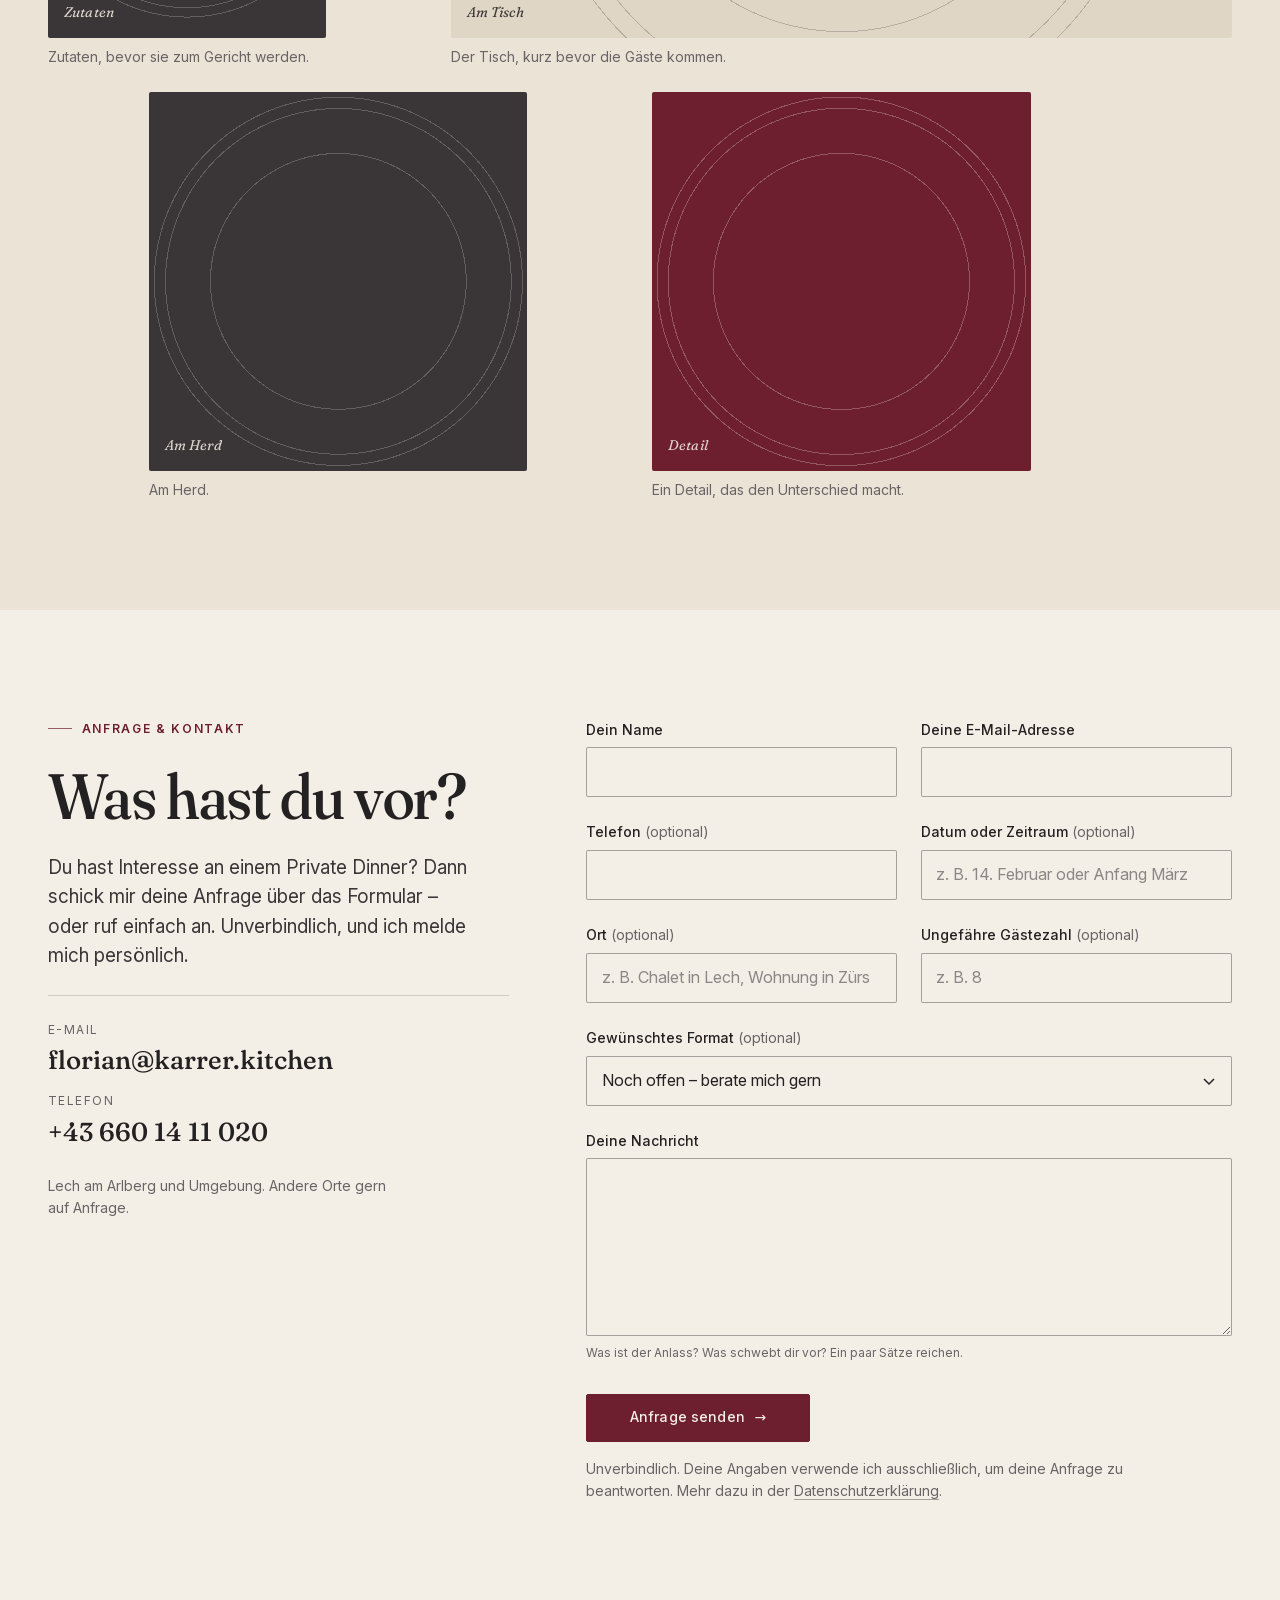
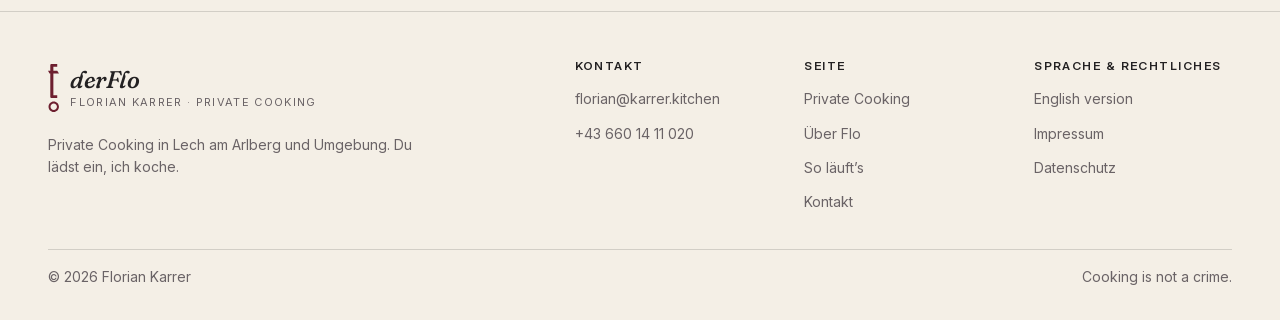
==== commit 50be8fa6: "Weave customer-provided copy into existing text slots (DE/EN); soften 24h promise Co-authored-by: re" ====
--- a/index.html
+++ b/index.html
@@ -4,7 +4,7 @@
   <meta charset="utf-8">
   <meta name="viewport" content="width=device-width, initial-scale=1">
   <title>derFlo – Private Cooking mit Florian Karrer, Lech am Arlberg</title>
-  <meta name="description" content="Du lädst ein, ich koche. Private Cooking mit Florian Karrer, Küchenchef im KITSCH in Zürs: Fine Dining, Shared Table, Flying Buffet und Traditionsküche – persönlich und bei dir vor Ort.">
+  <meta name="description" content="Du lädst ein, ich koche. Private Cooking mit Florian Karrer, Küchenchef im KITSCH in Zürs: Fine Dining, Shared Table, Flying Buffet und Traditionsküche – unkompliziert, individuell und bei dir vor Ort.">
   <meta name="author" content="Florian Karrer">
   <meta name="theme-color" content="#f4efe6">
   <!-- Markiert früh, dass JavaScript läuft (steuert nur das mobile Navigationspanel und Einblendungen). -->
@@ -22,7 +22,7 @@
   <meta property="og:type" content="website">
   <meta property="og:site_name" content="derFlo – Florian Karrer">
   <meta property="og:title" content="Du lädst ein. Ich koche. – Private Cooking mit Florian Karrer">
-  <meta property="og:description" content="Ein besonderer Abend braucht gutes Essen – und einen Gastgeber, der Zeit für seine Gäste hat. Ich koche für dich und deine Runde: persönlich, individuell und bei dir vor Ort.">
+  <meta property="og:description" content="Nach einem vollen Tag am Arlberg braucht es das Kontrastprogramm: Ruhe, gutes Essen, ein gemütliches Beisammensein mit Familie oder Freunden – und niemand muss dafür in die Küche. Ich komme zu dir und koche: ganz unkompliziert und individuell.">
   <meta property="og:image" content="assets/img/og-image.png">
   <meta property="og:image:width" content="1200">
   <meta property="og:image:height" content="630">
@@ -108,7 +108,7 @@
           <div class="hero__text">
             <p class="eyebrow">Florian Karrer · Private Cooking · Lech am Arlberg</p>
             <h1 id="hero-title">Du lädst ein.<br><em>Ich koche.</em></h1>
-            <p class="lead">Ein besonderer Abend braucht gutes Essen – und einen Gastgeber, der Zeit für seine Gäste hat. Ich koche für dich und deine Runde: persönlich, individuell und bei dir vor Ort.</p>
+            <p class="lead">Nach einem vollen Tag am Arlberg braucht es das Kontrastprogramm: Ruhe, gutes Essen, ein gemütliches Beisammensein mit Familie oder Freunden – und niemand muss dafür in die Küche. Ich komme zu dir und koche: ganz unkompliziert und individuell.</p>
             <div class="hero__actions">
               <a class="btn btn--primary" href="#anfrage">Deinen Abend anfragen <span class="arrow" aria-hidden="true">→</span></a>
               <a class="btn btn--ghost" href="#ueber-flo">Flo kennenlernen</a>
@@ -140,7 +140,7 @@
     <aside class="claim" aria-label="Motto">
       <div class="wrap">
         <p class="claim__text" lang="en">Cooking is not a crime. <em lang="de">Sich bekochen lassen auch nicht.</em></p>
-        <p class="claim__note">Gutes Essen, ohne dass du selbst am Herd stehst.</p>
+        <p class="claim__note">Sich das Genießen nach Hause bestellen? Kann man. Der Flo macht das.</p>
       </div>
     </aside>
 
@@ -150,7 +150,7 @@
         <div class="section-head reveal">
           <p class="eyebrow">Private Cooking</p>
           <h2 id="pc-title">Vier Formate.<br>Ein Koch. Dein Abend.</h2>
-          <p class="lead">Ob langes Menü oder lockeres Buffet: Was bei dir auf den Tisch kommt, richtet sich nach deinem Anlass, deinen Gästen und deinen Wünschen. Die vier Formate sind der Ausgangspunkt – alles Weitere besprechen wir persönlich.</p>
+          <p class="lead">Ab ins Lieblingsrestaurant? Ohne Reservierung? Fehlanzeige. Lieferpizza? Schon wieder? Selber kochen? Negativ, jetzt ist Urlaub. Ob Fine Dining, Shared Table, Flying Buffet oder Traditionsküche: Ich bin dein Ansprechpartner. Was bei dir auf den Tisch kommt, richtet sich nach Anlass, Gästen und Wünschen – alles Weitere besprechen wir persönlich.</p>
         </div>
 
         <ol class="formats">
@@ -205,7 +205,7 @@
 
         <aside class="note reveal" aria-labelledby="note-title">
           <h3 id="note-title">Gut zu wissen</h3>
-          <p>Einkauf, Geschirr, Servicekräfte, Getränke, Aufräumen: Was davon ich übernehme und was du selbst organisierst, klären wir vorab – abhängig von Anlass, Ort und Gästezahl. So gibt es am Abend keine Überraschungen, nur gutes Essen.</p>
+          <p>Ich mache keine Kompromisse bei der Qualität: Ich kaufe die beste Ware bei den besten Lieferanten, der Preis ist zweitrangig – Convenience-Produkte haben in meinem Lager keinen Platz. Und ich bin kein Lieferservice: Ich komme mit vorbereiteter Ware zu dir und finalisiere vor Ort. Was darüber hinaus dazugehört – Geschirr, Service, Getränke, Aufräumen – klären wir vorab, abhängig von Anlass, Ort und Gästezahl.</p>
         </aside>
       </div>
     </section>
@@ -225,12 +225,12 @@
           <div class="about__text">
             <p class="eyebrow reveal">Über Flo</p>
             <h2 id="about-title" class="reveal">Hallo, ich bin Flo.</h2>
-            <p class="lead reveal">Koch aus Überzeugung, Küchenchef im Restaurant KITSCH in Zürs am Arlberg – und mit derFlo dein persönlicher Koch für Abende, die bei dir stattfinden.</p>
+            <p class="lead reveal">Gebürtiger Oberösterreicher, seit 15 Jahren in der Küche, Küchenchef im Restaurant KITSCH in Zürs am Arlberg – und mit derFlo dein persönlicher Koch für Abende, die bei dir stattfinden.</p>
 
             <div class="about__copy reveal">
-              <p>Im KITSCH koche ich Abend für Abend für Gäste, die gutes Essen zu schätzen wissen. Unser Stil dort liegt irgendwo zwischen alpin-regional, Weltküche und französischer Klassik – modern, aber unkompliziert. Zu meinen Stationen zählt außerdem die Villa Joya in Portugal.</p>
-              <p>Private Cooking ist für mich die persönlichste Form des Kochens: Ich stehe in deiner Küche, du sitzt bei deinen Gästen. Ich sehe, wie das Essen am Tisch ankommt, und du musst dich um nichts kümmern außer um gute Gesellschaft.</p>
-              <p>Kein Cateringbetrieb, keine Standardmenüs. Am Herd stehe ich selbst – und wir sprechen vorher direkt miteinander, nicht über ein Buchungsformular.</p>
+              <p>Ich darf mit gutem Gewissen behaupten, ein „echter“ Gastromensch zu sein – alle klischeehaften Merkmale inklusive. Kochen ist für mich Berufung. Ich liebe die Vielfältigkeit, die Kreativität, aber auch den Stress, die scheinbar unbewältigbaren Momente und das Chaos. Der schönste Lohn ist die Zufriedenheit meiner Gäste, ihr Feedback mein Antrieb.</p>
+              <p>Zuerst als „normaler“ Koch, die letzten Jahre als Küchenchef, hatte ich stets die Ehre, in starken Teams mit echtem Spirit und echter Ambition zu arbeiten – am Attersee, in Lech, in Portugal und heute im KITSCH. Private Cooking ist für mich die persönlichste Form davon: Ich stehe in deiner Küche, du sitzt bei deinen Gästen.</p>
+              <p>Et voilà: In derFlo vereine ich meine Profession, mein Fachwissen, meine Sozialkompetenz und das Charisma, das mir oft unterstellt wird. (Anmerkung: Das sagen die Leute.) Kein Cateringbetrieb, keine Standardmenüs – am Herd stehe ich selbst.</p>
             </div>
 
             <blockquote class="pull reveal" lang="en">
@@ -240,8 +240,10 @@
 
             <dl class="facts reveal">
               <div><dt>Zu Hause</dt><dd>Lech am Arlberg, Österreich</dd></div>
-              <div><dt>Beruf</dt><dd>Küchenchef, Restaurant KITSCH, Zürs am Arlberg</dd></div>
-              <div><dt>Weitere Station</dt><dd>Villa Joya, Portugal</dd></div>
+              <div><dt>Heute</dt><dd>Küchenchef, Restaurant KITSCH, Zürs am Arlberg</dd></div>
+              <div><dt>Erfahrung</dt><dd>15 Jahre Küche, 19 Saisonen, 10 Jahre Saisonarbeit</dd></div>
+              <div><dt>Küchenchef</dt><dd>5 Jahre Schlegelkopf-Restaurant (Lech), 5 Jahre Achterdeck by Aichinger (Attersee)</dd></div>
+              <div><dt>Sterneküche</dt><dd>3 Jahre Vila Joya, Portugal (2 Michelin-Sterne)</dd></div>
               <div><dt>Formate</dt><dd>Fine Dining, Shared Table, Flying Buffet, Traditionsküche</dd></div>
             </dl>
 
@@ -269,12 +271,12 @@
           <li class="step reveal">
             <span class="step__num" aria-hidden="true">2</span>
             <h3>Wir stimmen Menü und Rahmen ab.</h3>
-            <p>Format, Gänge, Vorlieben, Unverträglichkeiten, die Küche vor Ort, Geschirr, Service, Getränke: Wir gehen alles gemeinsam durch, bis es passt. Du bekommst einen konkreten Vorschlag.</p>
+            <p>Format, Gänge, Vorlieben, Unverträglichkeiten, die Küche vor Ort, Geschirr, Service, Getränke: Wir gehen alles gemeinsam durch, bis es passt. Auf Basis deiner Angaben stelle ich ein individuelles Menü und das zugehörige Angebot zusammen.</p>
           </li>
           <li class="step reveal">
             <span class="step__num" aria-hidden="true">3</span>
             <h3>Ich koche. Du bist Gastgeber.</h3>
-            <p>Am Abend selbst kümmere ich mich ums Essen. Du kümmerst dich um deine Gäste – oder um gar nichts.</p>
+            <p>Ich komme mit vorbereiteter Ware zu dir und finalisiere vor Ort – kein Lieferservice, sondern frisch angerichtet. Du kümmerst dich um deine Gäste – oder um gar nichts.</p>
           </li>
         </ol>
 
@@ -333,7 +335,7 @@
           <div class="contact__intro">
             <p class="eyebrow reveal">Anfrage &amp; Kontakt</p>
             <h2 id="contact-title" class="reveal">Was hast du vor?</h2>
-            <p class="lead reveal">Ein Abend mit Freunden, ein besonderer Anlass oder einfach Lust auf gutes Essen? Erzähl mir davon. Unverbindlich – und am liebsten direkt.</p>
+            <p class="lead reveal">Du hast Interesse an einem Private Dinner? Dann schick mir deine Anfrage über das Formular – oder ruf einfach an. Unverbindlich, und ich melde mich persönlich.</p>
 
             <address class="contact__direct reveal">
               <div>
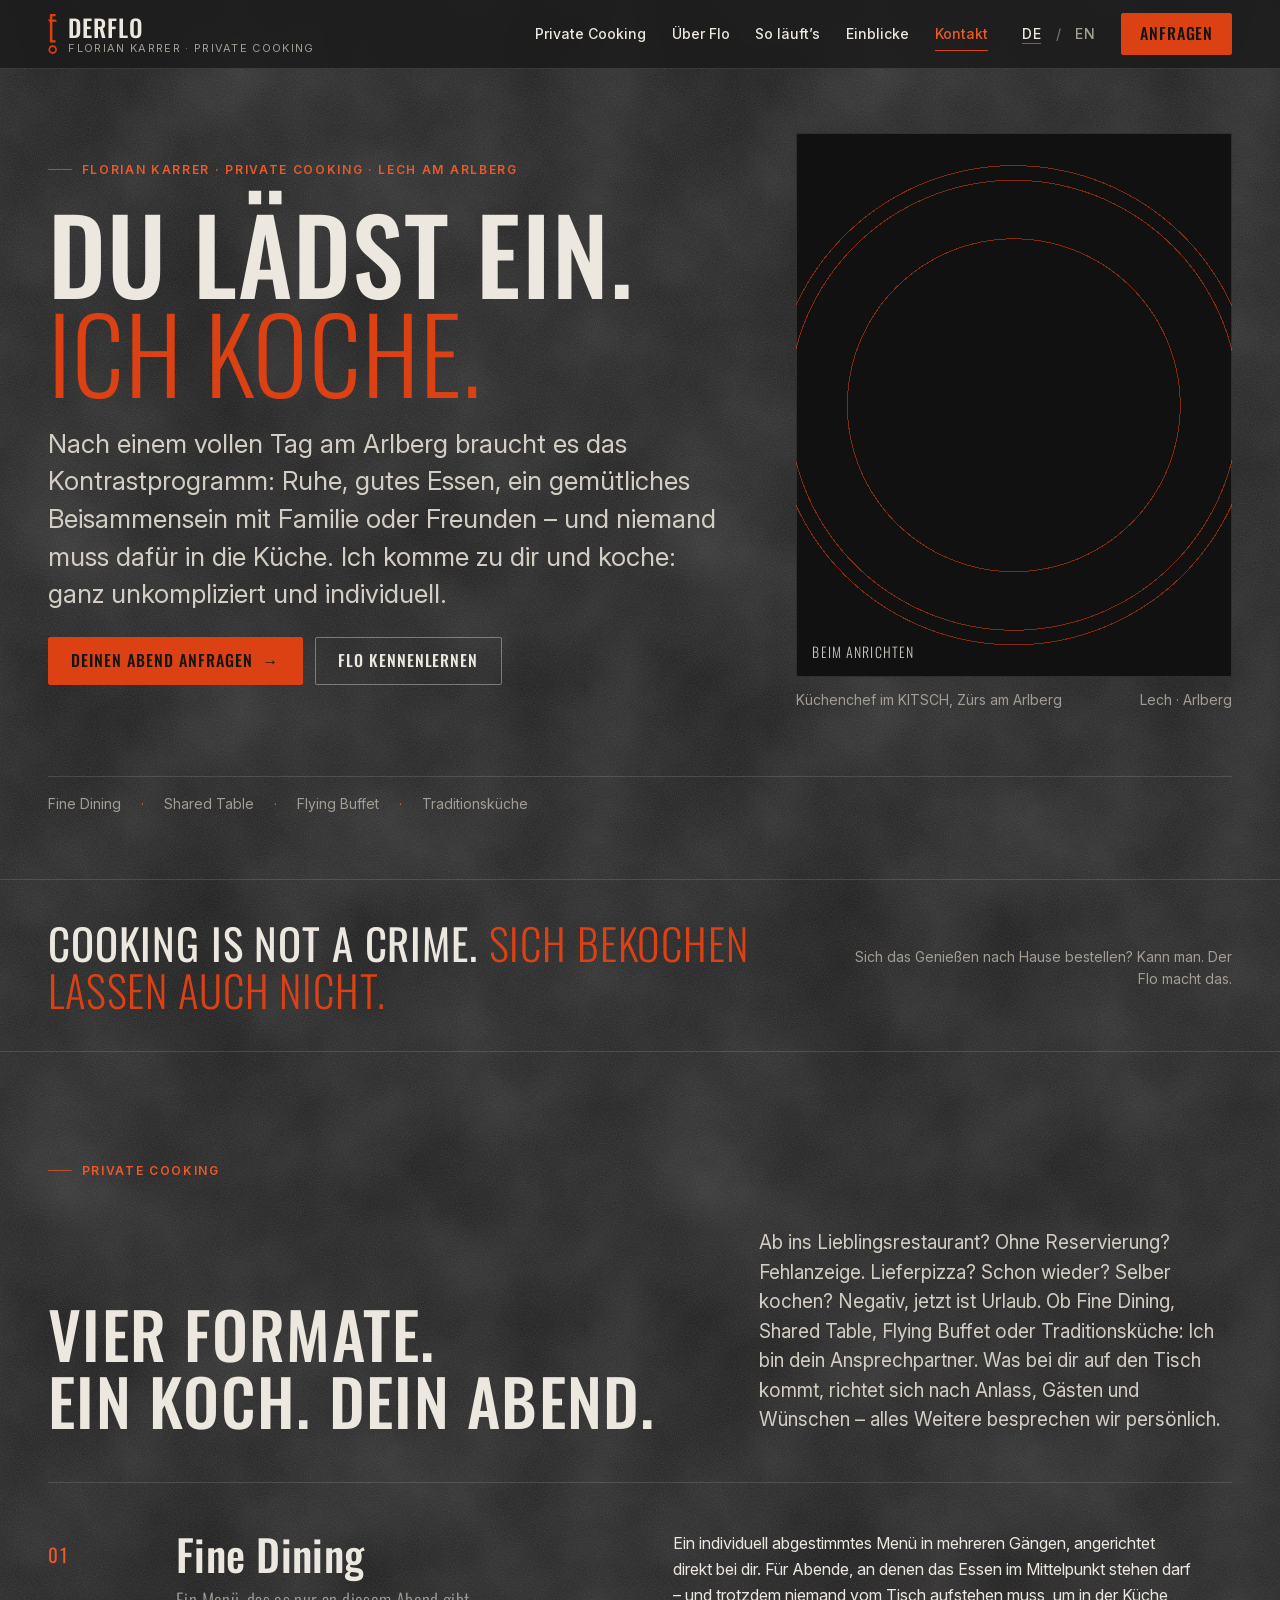
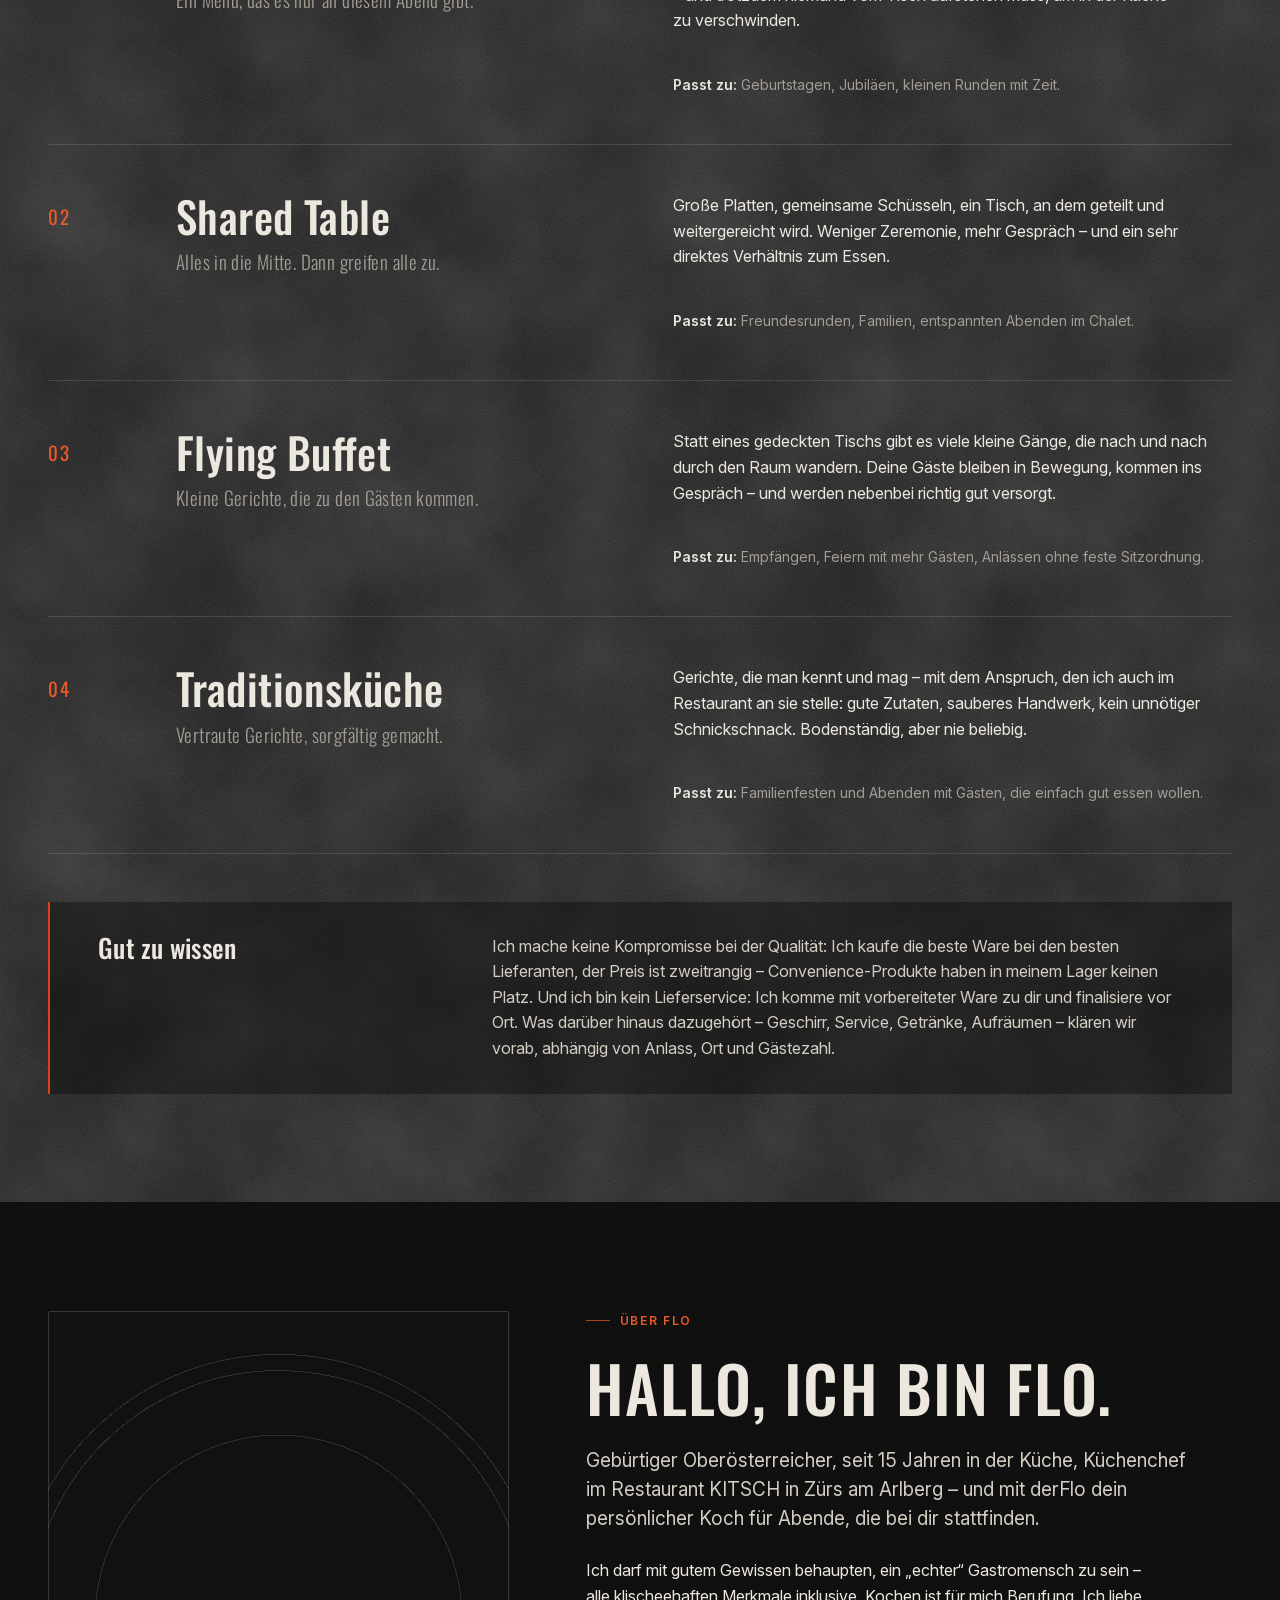
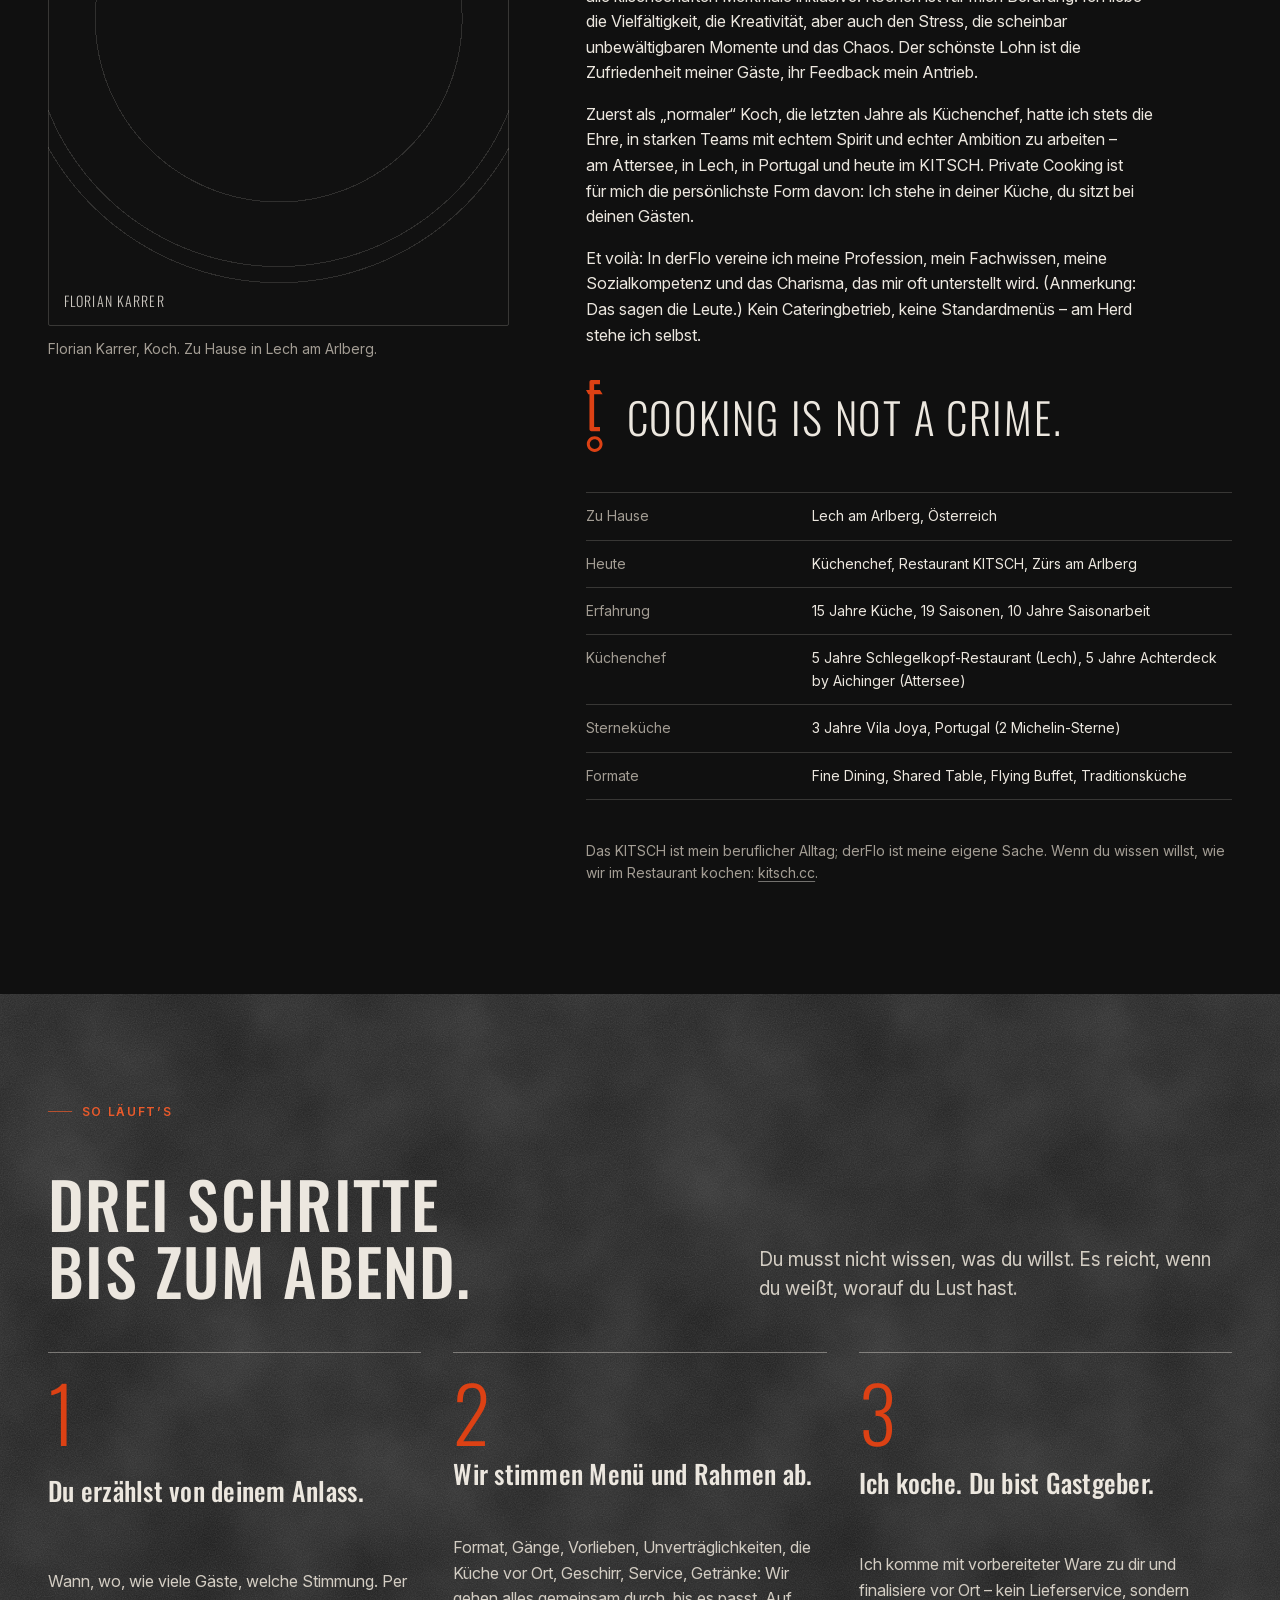
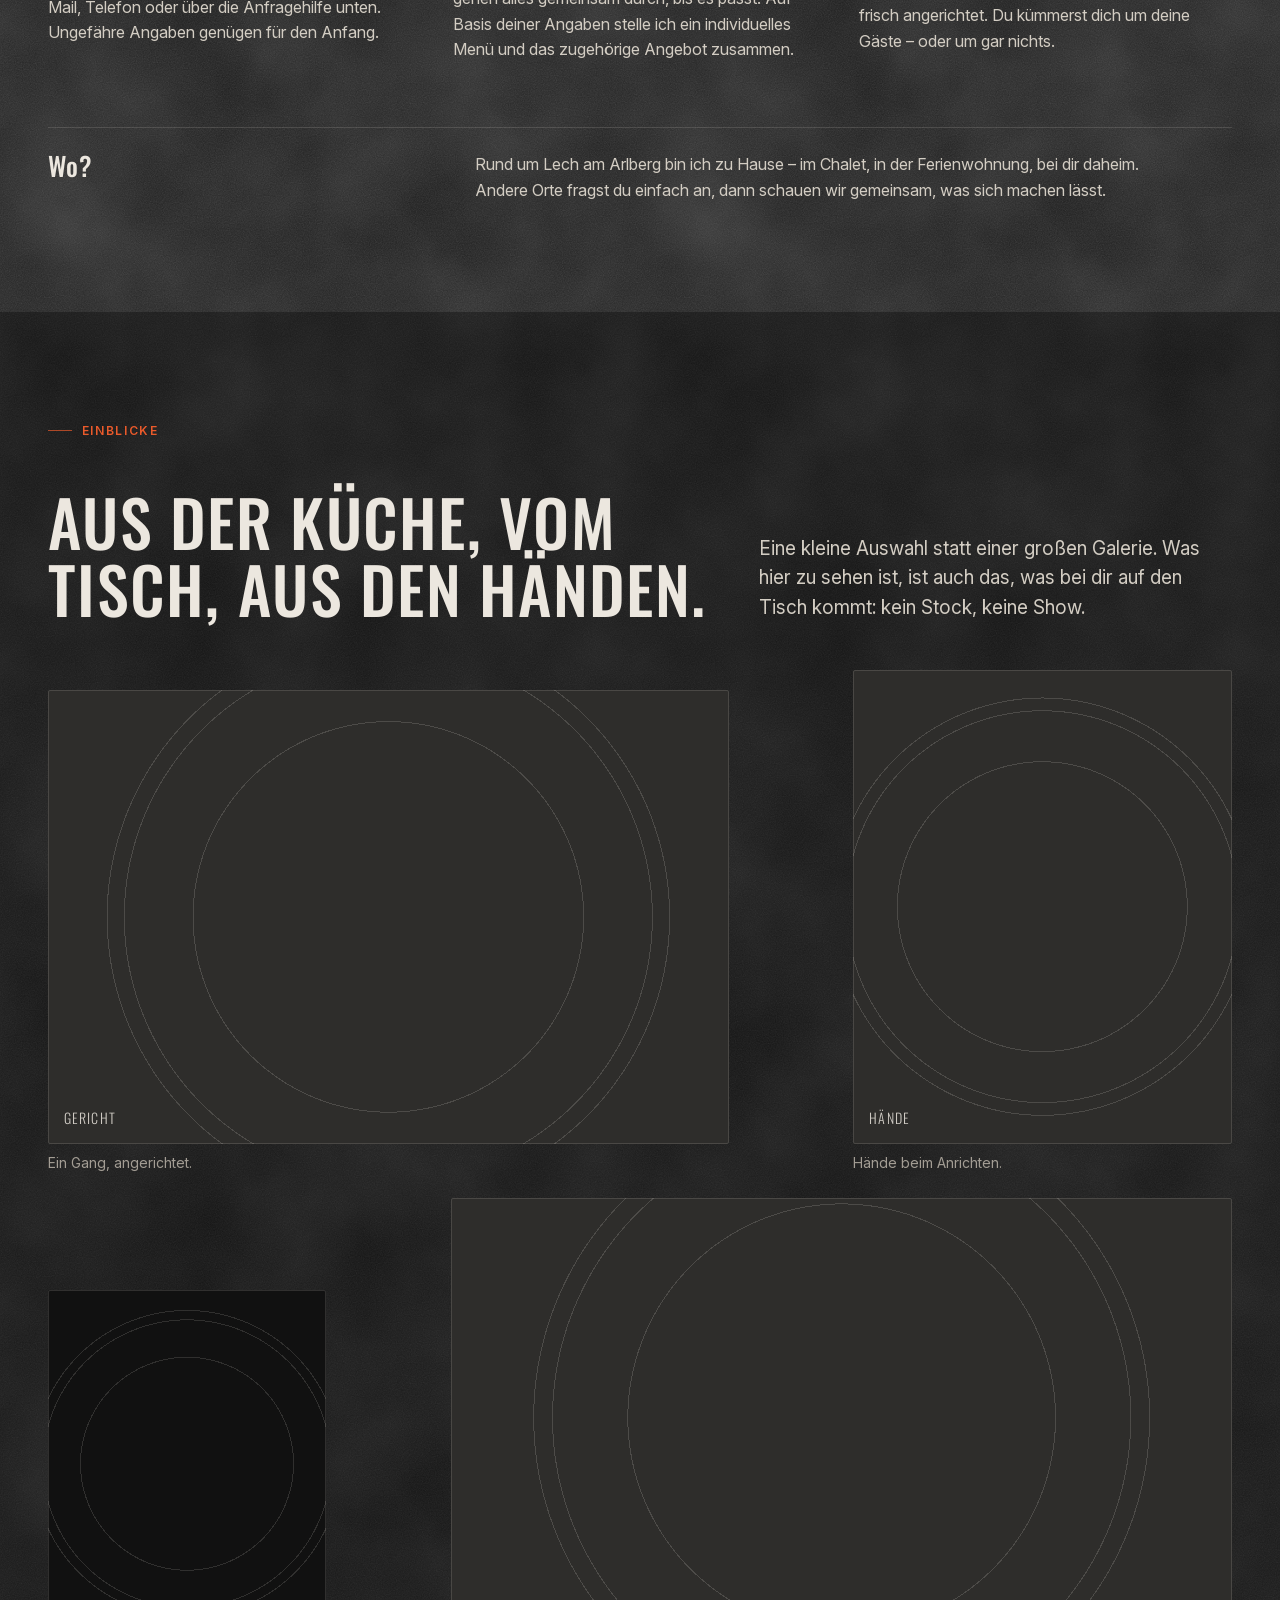
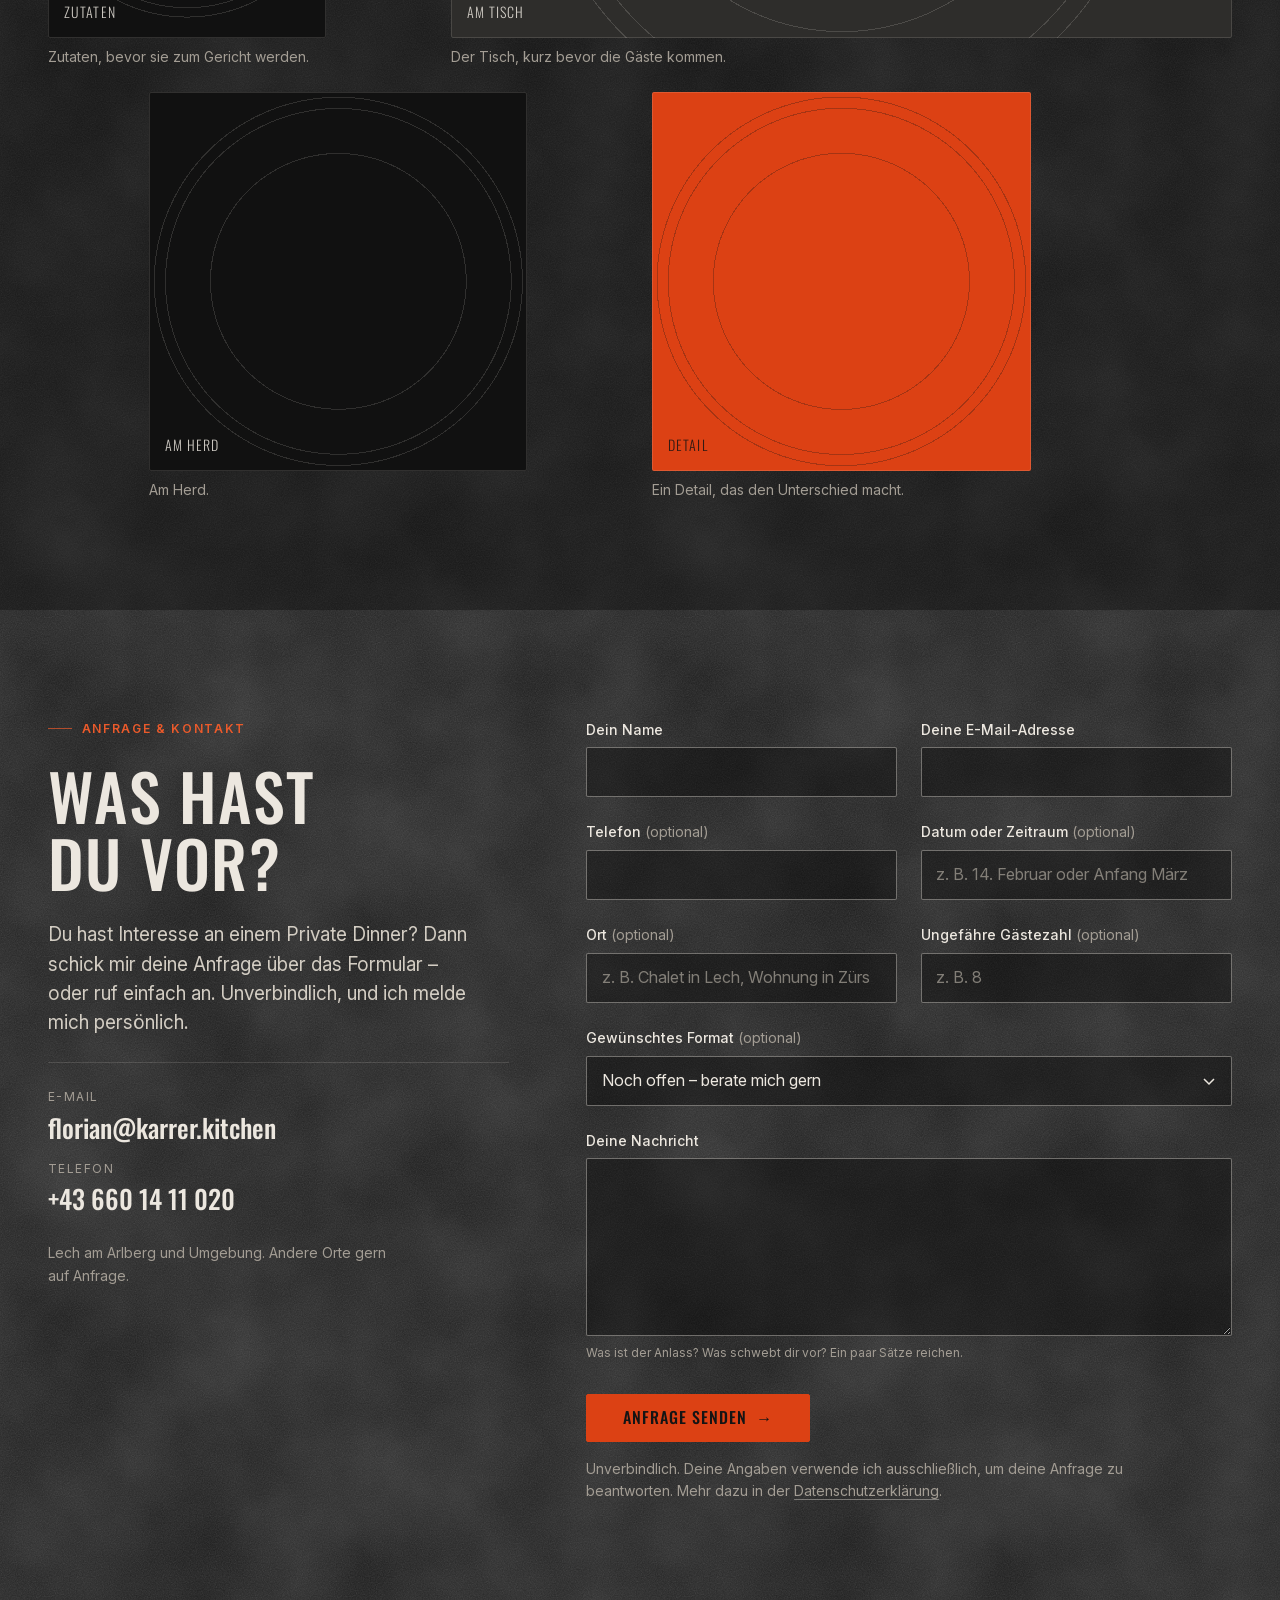
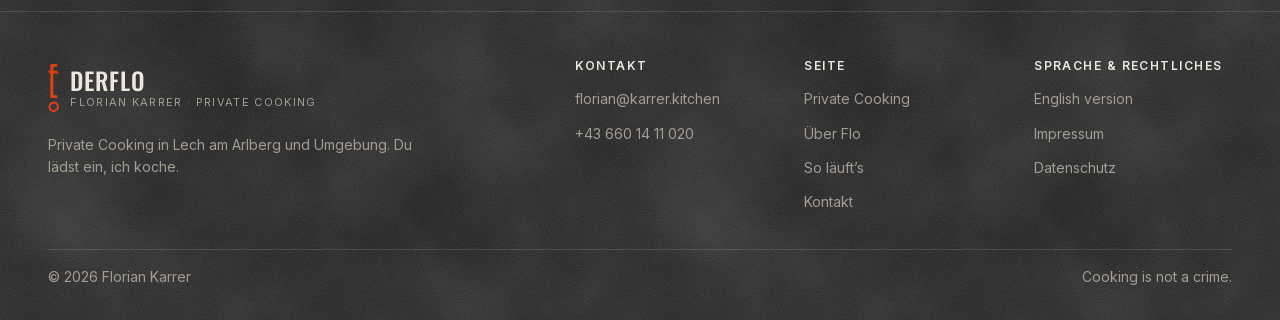
==== commit cc402112: "Restyle to concrete/orange look: Oswald display font, procedural concrete texture, brand orange as a" ====
--- a/index.html
+++ b/index.html
@@ -6,7 +6,7 @@
   <title>derFlo – Private Cooking mit Florian Karrer, Lech am Arlberg</title>
   <meta name="description" content="Du lädst ein, ich koche. Private Cooking mit Florian Karrer, Küchenchef im KITSCH in Zürs: Fine Dining, Shared Table, Flying Buffet und Traditionsküche – unkompliziert, individuell und bei dir vor Ort.">
   <meta name="author" content="Florian Karrer">
-  <meta name="theme-color" content="#f4efe6">
+  <meta name="theme-color" content="#1a1a1a">
   <!-- Markiert früh, dass JavaScript läuft (steuert nur das mobile Navigationspanel und Einblendungen). -->
   <script>document.documentElement.classList.add("js");</script>
 
@@ -117,7 +117,7 @@
 
           <figure class="hero__figure">
             <!-- Hier kommt das Hauptfoto hin: Flo beim Anrichten oder in einer echten Kochsituation (Hochformat 4:5). -->
-            <div class="ph ph--wine" aria-hidden="true">
+            <div class="ph ph--dark" aria-hidden="true">
               <span class="ph__label">Beim Anrichten</span>
             </div>
             <figcaption>
@@ -216,7 +216,7 @@
         <div class="about__grid">
           <figure class="about__figure reveal">
             <!-- Hier kommt ein freigegebenes Porträt von Florian hin (Hochformat 3:4). -->
-            <div class="ph ph--ink" aria-hidden="true">
+            <div class="ph ph--dark" aria-hidden="true">
               <span class="ph__label">Florian Karrer</span>
             </div>
             <figcaption>Florian Karrer, Koch. Zu Hause in Lech am Arlberg.</figcaption>
@@ -301,27 +301,27 @@
              <img src="assets/img/…" width="…" height="…" loading="lazy" alt="…"> ersetzen. -->
         <div class="gallery">
           <figure class="g1 reveal">
-            <div class="ph ph--ivory" aria-hidden="true"><span class="ph__label">Gericht</span></div>
+            <div class="ph ph--light" aria-hidden="true"><span class="ph__label">Gericht</span></div>
             <figcaption>Ein Gang, angerichtet.</figcaption>
           </figure>
           <figure class="g2 reveal">
-            <div class="ph ph--wine" aria-hidden="true"><span class="ph__label">Hände</span></div>
+            <div class="ph ph--light" aria-hidden="true"><span class="ph__label">Hände</span></div>
             <figcaption>Hände beim Anrichten.</figcaption>
           </figure>
           <figure class="g3 reveal">
-            <div class="ph ph--ink" aria-hidden="true"><span class="ph__label">Zutaten</span></div>
+            <div class="ph ph--dark" aria-hidden="true"><span class="ph__label">Zutaten</span></div>
             <figcaption>Zutaten, bevor sie zum Gericht werden.</figcaption>
           </figure>
           <figure class="g4 reveal">
-            <div class="ph ph--ivory" aria-hidden="true"><span class="ph__label">Am Tisch</span></div>
+            <div class="ph ph--light" aria-hidden="true"><span class="ph__label">Am Tisch</span></div>
             <figcaption>Der Tisch, kurz bevor die Gäste kommen.</figcaption>
           </figure>
           <figure class="g5 reveal">
-            <div class="ph ph--ink" aria-hidden="true"><span class="ph__label">Am Herd</span></div>
+            <div class="ph ph--dark" aria-hidden="true"><span class="ph__label">Am Herd</span></div>
             <figcaption>Am Herd.</figcaption>
           </figure>
           <figure class="g6 reveal">
-            <div class="ph ph--wine" aria-hidden="true"><span class="ph__label">Detail</span></div>
+            <div class="ph ph--accent" aria-hidden="true"><span class="ph__label">Detail</span></div>
             <figcaption>Ein Detail, das den Unterschied macht.</figcaption>
           </figure>
         </div>
--- a/styles.css
+++ b/styles.css
@@ -7,17 +7,10 @@
    0. Schriften (lokal, SIL Open Font License – siehe assets/fonts/)
    -------------------------------------------------------------------------- */
 @font-face {
-  font-family: "Fraunces";
-  src: url("assets/fonts/Fraunces-Latin-var.woff2") format("woff2");
-  font-weight: 300 700;
+  font-family: "Oswald";
+  src: url("assets/fonts/Oswald-Latin-var.woff2") format("woff2");
+  font-weight: 200 700;
   font-style: normal;
-  font-display: swap;
-}
-@font-face {
-  font-family: "Fraunces";
-  src: url("assets/fonts/Fraunces-Italic-Latin-var.woff2") format("woff2");
-  font-weight: 300 700;
-  font-style: italic;
   font-display: swap;
 }
 @font-face {
@@ -32,24 +25,25 @@
    1. Design-Token
    -------------------------------------------------------------------------- */
 :root {
-  /* Farben */
-  --ivory: #f4efe6;
-  --ivory-2: #ebe3d6;
-  --ivory-3: #e0d6c5;
-  --ink: #232122;
-  --ink-2: #3a3638;
-  --ink-soft: #6a6366;
-  --wine: #6d1f2f;
-  --wine-deep: #4f1522;
-  --wine-tint: #f0e2e1;
-  --line: rgb(35 33 34 / 0.16);
-  --line-strong: rgb(35 33 34 / 0.38);
-  --line-light: rgb(244 239 230 / 0.2);
-  --ok: #2f5d3a;
-  --error: #9b2c2c;
+  /* Farben: dunkler Beton, warmes Hellgrau, Orange aus dem Logo */
+  --bg: #1a1a1a;
+  --bg-2: #232323;
+  --bg-3: #2e2d2b;
+  --fg: #ece7df;
+  --fg-2: #d3cdc3;
+  --fg-soft: #a39d94;
+  --accent: #dc4114;
+  --accent-deep: #b93610;
+  --accent-text: #ea5a2b; /* etwas heller für kleinen Text auf dunklem Grund */
+  --accent-tint: rgb(220 65 20 / 0.14);
+  --line: rgb(236 231 223 / 0.14);
+  --line-strong: rgb(236 231 223 / 0.4);
+  --line-light: rgb(236 231 223 / 0.18);
+  --ok: #7cc48a;
+  --error: #f08a6c;
 
   /* Schrift */
-  --font-display: "Fraunces", "Iowan Old Style", "Palatino Linotype", Palatino, Georgia, serif;
+  --font-display: "Oswald", "Arial Narrow", "Helvetica Neue Condensed", "Roboto Condensed", Impact, sans-serif;
   --font-text: "Inter", system-ui, -apple-system, "Segoe UI", Roboto, "Helvetica Neue", Arial, sans-serif;
 
   --text-xs: 0.75rem;
@@ -59,7 +53,7 @@
   --text-lg: clamp(1.25rem, 1.1rem + 0.7vw, 1.625rem);
   --text-xl: clamp(1.75rem, 1.4rem + 1.6vw, 2.75rem);
   --text-2xl: clamp(2.25rem, 1.6rem + 3vw, 4.25rem);
-  --text-hero: clamp(2.75rem, 1.6rem + 7vw, 6.75rem);
+  --text-hero: clamp(3rem, 1.6rem + 6.5vw, 6.5rem);
 
   /* Abstände */
   --space-1: 0.25rem;
@@ -83,7 +77,7 @@
   --ease: cubic-bezier(0.22, 1, 0.36, 1);
   --dur: 220ms;
 
-  color-scheme: light;
+  color-scheme: dark;
 }
 
 /* --------------------------------------------------------------------------
@@ -106,8 +100,9 @@
   font-family: var(--font-text);
   font-size: var(--text-base);
   line-height: 1.6;
-  color: var(--ink);
-  background: var(--ivory);
+  color: var(--fg);
+  background: var(--bg) url("assets/img/concrete.svg") repeat;
+  background-size: 640px 640px;
   -webkit-font-smoothing: antialiased;
   text-rendering: optimizeLegibility;
   font-feature-settings: "kern", "liga", "calt";
@@ -132,10 +127,15 @@
   font-family: var(--font-display);
   font-weight: 500;
   line-height: 1.05;
-  letter-spacing: -0.01em;
+  letter-spacing: 0.01em;
   margin: 0;
   text-wrap: balance;
-  font-variation-settings: "opsz" 144;
+}
+
+h1,
+h2 {
+  text-transform: uppercase;
+  letter-spacing: 0.02em;
 }
 
 p {
@@ -160,19 +160,19 @@
 }
 
 :focus-visible {
-  outline: 2px solid var(--wine);
+  outline: 2px solid var(--accent);
   outline-offset: 3px;
   border-radius: var(--radius);
 }
 
 .dark :focus-visible,
 .site-header.is-open :focus-visible {
-  outline-color: var(--ivory);
+  outline-color: var(--fg);
 }
 
 ::selection {
-  background: var(--wine);
-  color: var(--ivory);
+  background: var(--accent);
+  color: var(--bg);
 }
 
 button,
@@ -222,8 +222,8 @@
   left: 0.5rem;
   z-index: 100;
   padding: 0.6rem 1rem;
-  background: var(--ink);
-  color: var(--ivory);
+  background: var(--accent);
+  color: #141414;
   border-radius: var(--radius);
   transform: translateY(-200%);
   text-decoration: none;
@@ -249,16 +249,16 @@
   padding-block: calc(var(--section) * 0.6);
 }
 
+/* Abschnitte ohne Beton: tiefes Schwarz als ruhige Bühne */
 .dark {
-  background: var(--ink);
-  color: var(--ivory);
+  background: #101010;
   --line: var(--line-light);
-  --line-strong: rgb(244 239 230 / 0.45);
-  --ink-soft: rgb(244 239 230 / 0.72);
-}
-
+  --line-strong: rgb(236 231 223 / 0.45);
+}
+
+/* Abschnitte mit leicht abgedunkeltem Beton */
 .tinted {
-  background: var(--ivory-2);
+  background: rgb(0 0 0 / 0.32);
 }
 
 .eyebrow {
@@ -269,11 +269,7 @@
   font-weight: 600;
   letter-spacing: 0.14em;
   text-transform: uppercase;
-  color: var(--wine);
-}
-
-.dark .eyebrow {
-  color: var(--ivory-3);
+  color: var(--accent-text);
 }
 
 .eyebrow::before {
@@ -287,15 +283,11 @@
 .lead {
   font-size: var(--text-md);
   line-height: 1.55;
-  color: var(--ink-2);
-}
-
-.dark .lead {
-  color: var(--ivory-2);
+  color: var(--fg-2);
 }
 
 .muted {
-  color: var(--ink-soft);
+  color: var(--fg-soft);
 }
 
 .section-head {
@@ -326,8 +318,8 @@
 
 /* Schaltflächen */
 .btn {
-  --btn-bg: var(--ink);
-  --btn-fg: var(--ivory);
+  --btn-bg: var(--fg);
+  --btn-fg: #141414;
   display: inline-flex;
   align-items: center;
   justify-content: center;
@@ -338,9 +330,11 @@
   border-radius: var(--radius);
   background: var(--btn-bg);
   color: var(--btn-fg);
+  font-family: var(--font-display);
   font-weight: 500;
-  font-size: var(--text-sm);
-  letter-spacing: 0.01em;
+  font-size: var(--text-base);
+  letter-spacing: 0.06em;
+  text-transform: uppercase;
   line-height: 1.2;
   text-decoration: none;
   cursor: pointer;
@@ -349,7 +343,7 @@
 }
 
 .btn:hover {
-  --btn-bg: var(--ink-2);
+  --btn-bg: #fff;
 }
 
 .btn:active {
@@ -357,40 +351,22 @@
 }
 
 .btn--primary {
-  --btn-bg: var(--wine);
+  --btn-bg: var(--accent);
 }
 
 .btn--primary:hover {
-  --btn-bg: var(--wine-deep);
+  --btn-bg: var(--accent-deep);
 }
 
 .btn--ghost {
   --btn-bg: transparent;
-  --btn-fg: var(--ink);
+  --btn-fg: var(--fg);
   border-color: var(--line-strong);
 }
 
 .btn--ghost:hover {
   --btn-bg: transparent;
-  border-color: var(--ink);
-}
-
-.dark .btn--ghost {
-  --btn-fg: var(--ivory);
-  border-color: var(--line-strong);
-}
-
-.dark .btn--ghost:hover {
-  border-color: var(--ivory);
-}
-
-.btn--light {
-  --btn-bg: var(--ivory);
-  --btn-fg: var(--ink);
-}
-
-.btn--light:hover {
-  --btn-bg: var(--ivory-2);
+  border-color: var(--fg);
 }
 
 .btn .arrow {
@@ -410,11 +386,13 @@
   overflow: hidden;
   width: 100%;
   aspect-ratio: var(--ratio, 4 / 5);
-  background-color: var(--ph-bg, var(--ivory-3));
-  color: var(--ph-fg, var(--ink));
+  background-color: var(--ph-bg, var(--bg-3));
+  color: var(--ph-fg, var(--fg));
+  outline: 1px solid var(--line);
+  outline-offset: -1px;
   border-radius: var(--radius);
   background-image:
-    radial-gradient(circle at 50% 50%, transparent 0 34%, var(--ph-line, rgb(35 33 34 / 0.18)) 34% calc(34% + 1px), transparent calc(34% + 1px) 46%, var(--ph-line, rgb(35 33 34 / 0.18)) 46% calc(46% + 1px), transparent calc(46% + 1px) 49%, var(--ph-line, rgb(35 33 34 / 0.18)) 49% calc(49% + 1px), transparent calc(49% + 1px));
+    radial-gradient(circle at 50% 50%, transparent 0 34%, var(--ph-line, rgb(236 231 223 / 0.14)) 34% calc(34% + 1px), transparent calc(34% + 1px) 46%, var(--ph-line, rgb(236 231 223 / 0.14)) 46% calc(46% + 1px), transparent calc(46% + 1px) 49%, var(--ph-line, rgb(236 231 223 / 0.14)) 49% calc(49% + 1px), transparent calc(49% + 1px));
   background-size: 140% 140%;
   background-position: center;
 }
@@ -425,28 +403,27 @@
   bottom: 0.9rem;
   z-index: 1;
   font-family: var(--font-display);
-  font-style: italic;
-  font-weight: 400;
-  font-size: var(--text-sm);
-  letter-spacing: 0.01em;
+  font-weight: 300;
+  font-size: var(--text-sm);
+  letter-spacing: 0.08em;
+  text-transform: uppercase;
   opacity: 0.85;
 }
 
-.ph--wine {
-  --ph-bg: var(--wine);
-  --ph-fg: var(--ivory);
-  --ph-line: rgb(244 239 230 / 0.28);
-}
-
-.ph--ink {
-  --ph-bg: var(--ink-2);
-  --ph-fg: var(--ivory);
-  --ph-line: rgb(244 239 230 / 0.22);
-}
-
-.ph--ivory {
-  --ph-bg: var(--ivory-3);
-  --ph-line: rgb(35 33 34 / 0.22);
+.ph--accent {
+  --ph-bg: var(--accent);
+  --ph-fg: #141414;
+  --ph-line: rgb(20 20 20 / 0.28);
+}
+
+.ph--dark {
+  --ph-bg: #111;
+  --ph-line: rgb(236 231 223 / 0.14);
+}
+
+.ph--light {
+  --ph-bg: var(--bg-3);
+  --ph-line: rgb(236 231 223 / 0.16);
 }
 
 /* --------------------------------------------------------------------------
@@ -456,13 +433,13 @@
   position: sticky;
   top: 0;
   z-index: 50;
-  background: rgb(244 239 230 / 0.94);
+  background: rgb(26 26 26 / 0.94);
   border-bottom: 1px solid var(--line);
 }
 
 @supports (backdrop-filter: blur(1px)) {
   .site-header {
-    background: rgb(244 239 230 / 0.86);
+    background: rgb(26 26 26 / 0.8);
     backdrop-filter: blur(10px);
   }
 }
@@ -504,18 +481,17 @@
 
 .brand__name {
   font-family: var(--font-display);
-  font-style: italic;
   font-weight: 500;
   font-size: 1.5rem;
-  letter-spacing: -0.02em;
-  font-variation-settings: "opsz" 32;
+  letter-spacing: 0.04em;
+  text-transform: uppercase;
 }
 
 .brand__sub {
   font-size: 0.6875rem;
   letter-spacing: 0.12em;
   text-transform: uppercase;
-  color: var(--ink-soft);
+  color: var(--fg-soft);
   margin-top: 0.15rem;
   white-space: nowrap;
 }
@@ -625,7 +601,7 @@
 
 .site-nav__link:hover,
 .site-nav__link[aria-current="true"] {
-  color: var(--wine);
+  color: var(--accent-text);
 }
 
 .site-nav__meta {
@@ -657,19 +633,19 @@
 }
 
 .lang-switch a {
-  color: var(--ink-soft);
+  color: var(--fg-soft);
 }
 
 .lang-switch a:hover {
-  color: var(--wine);
+  color: var(--accent-text);
 }
 
 .lang-switch [aria-current="page"] {
-  color: var(--ink);
+  color: var(--fg);
   text-decoration: underline;
   text-decoration-thickness: 1px;
   text-underline-offset: 0.3em;
-  text-decoration-color: var(--wine);
+  text-decoration-color: var(--accent);
 }
 
 .lang-switch__sep {
@@ -692,10 +668,11 @@
     top: 100%;
     left: 0;
     right: 0;
-    background: var(--ivory);
+    background: var(--bg) url("assets/img/concrete.svg") repeat;
+    background-size: 640px 640px;
     max-height: calc(100dvh - var(--header-h));
     overflow-y: auto;
-    box-shadow: 0 24px 40px -30px rgb(35 33 34 / 0.35);
+    box-shadow: 0 24px 40px -20px rgb(0 0 0 / 0.7);
   }
 }
 
@@ -759,7 +736,7 @@
     right: 0;
     bottom: 0.15rem;
     height: 1px;
-    background: var(--wine);
+    background: var(--accent);
     transform: scaleX(0);
     transform-origin: left;
     transition: transform var(--dur) var(--ease);
@@ -819,15 +796,15 @@
 
 .hero h1 {
   font-size: var(--text-hero);
-  font-weight: 400;
-  line-height: 0.98;
-  letter-spacing: -0.025em;
+  font-weight: 500;
+  line-height: 0.95;
+  letter-spacing: 0.01em;
 }
 
 .hero h1 em {
-  font-style: italic;
-  font-weight: 400;
-  color: var(--wine);
+  font-style: normal;
+  font-weight: 300;
+  color: var(--accent);
 }
 
 .hero .lead {
@@ -859,12 +836,13 @@
 
 .hero__figure .ph {
   --ratio: 4 / 5;
+  --ph-line: rgb(220 65 20 / 0.55);
 }
 
 .hero__figure figcaption {
   margin-top: var(--space-3);
   font-size: var(--text-sm);
-  color: var(--ink-soft);
+  color: var(--fg-soft);
   display: flex;
   justify-content: space-between;
   gap: var(--space-4);
@@ -878,7 +856,7 @@
   flex-wrap: wrap;
   gap: 0.5rem 1.25rem;
   font-size: var(--text-sm);
-  color: var(--ink-soft);
+  color: var(--fg-soft);
 }
 
 .hero__formats li {
@@ -889,7 +867,7 @@
 
 .hero__formats li:not(:last-child)::after {
   content: "·";
-  color: var(--wine);
+  color: var(--accent-text);
 }
 
 @media (min-width: 48em) {
@@ -938,18 +916,19 @@
   font-size: var(--text-xl);
   font-weight: 400;
   line-height: 1.1;
-  letter-spacing: -0.015em;
-  font-variation-settings: "opsz" 72;
+  letter-spacing: 0.02em;
+  text-transform: uppercase;
 }
 
 .claim__text em {
-  font-style: italic;
-  color: var(--wine);
+  font-style: normal;
+  font-weight: 300;
+  color: var(--accent);
 }
 
 .claim__note {
   font-size: var(--text-sm);
-  color: var(--ink-soft);
+  color: var(--fg-soft);
 }
 
 @media (min-width: 60em) {
@@ -980,11 +959,10 @@
 
 .format__num {
   font-family: var(--font-display);
-  font-size: var(--text-sm);
-  font-weight: 500;
+  font-size: var(--text-md);
+  font-weight: 400;
   letter-spacing: 0.08em;
-  color: var(--wine);
-  font-variation-settings: "opsz" 9;
+  color: var(--accent-text);
 }
 
 .format h3 {
@@ -994,9 +972,10 @@
 
 .format__tag {
   font-family: var(--font-display);
-  font-style: italic;
+  font-weight: 300;
   font-size: var(--text-md);
-  color: var(--ink-soft);
+  letter-spacing: 0.02em;
+  color: var(--fg-soft);
   margin-top: var(--space-2);
 }
 
@@ -1007,13 +986,13 @@
 
 .format__fit {
   font-size: var(--text-sm);
-  color: var(--ink-soft);
+  color: var(--fg-soft);
   padding-top: var(--space-2);
 }
 
 .format__fit strong {
   font-weight: 600;
-  color: var(--ink);
+  color: var(--fg);
 }
 
 @media (min-width: 48em) {
@@ -1035,7 +1014,7 @@
 }
 
 .format:hover .format__num {
-  color: var(--ink);
+  color: var(--fg);
 }
 
 .note {
@@ -1043,8 +1022,8 @@
   display: grid;
   gap: var(--space-4);
   padding: var(--space-5);
-  border-left: 2px solid var(--wine);
-  background: var(--ivory-2);
+  border-left: 2px solid var(--accent);
+  background: rgb(0 0 0 / 0.35);
 }
 
 .note h3 {
@@ -1052,7 +1031,7 @@
 }
 
 .note p {
-  color: var(--ink-2);
+  color: var(--fg-2);
 }
 
 @media (min-width: 60em) {
@@ -1082,7 +1061,7 @@
 .about__figure figcaption {
   margin-top: var(--space-3);
   font-size: var(--text-sm);
-  color: var(--ink-soft);
+  color: var(--fg-soft);
 }
 
 .about__text {
@@ -1112,11 +1091,12 @@
   align-items: center;
   gap: var(--space-5);
   font-family: var(--font-display);
-  font-style: italic;
+  font-weight: 300;
   font-size: var(--text-xl);
   line-height: 1.15;
+  letter-spacing: 0.04em;
+  text-transform: uppercase;
   margin: var(--space-2) 0;
-  font-variation-settings: "opsz" 72;
 }
 
 /* Die Bildmarke übernimmt hier die Rolle des Zitatbalkens. */
@@ -1124,8 +1104,7 @@
   flex: none;
   height: 4.5rem;
   width: auto;
-  fill: currentColor;
-  opacity: 0.9;
+  fill: var(--accent);
 }
 
 .facts {
@@ -1146,7 +1125,7 @@
 }
 
 .facts dt {
-  color: var(--ink-soft);
+  color: var(--fg-soft);
   margin: 0;
 }
 
@@ -1156,7 +1135,7 @@
 
 .about__kitsch {
   font-size: var(--text-sm);
-  color: var(--ink-soft);
+  color: var(--fg-soft);
 }
 
 @media (min-width: 48em) {
@@ -1194,9 +1173,8 @@
   font-weight: 300;
   font-size: clamp(3rem, 6vw, 5rem);
   line-height: 0.9;
-  letter-spacing: -0.04em;
-  color: var(--wine);
-  font-variation-settings: "opsz" 144;
+  letter-spacing: 0;
+  color: var(--accent);
 }
 
 .step h3 {
@@ -1206,7 +1184,7 @@
 }
 
 .step p {
-  color: var(--ink-2);
+  color: var(--fg-2);
 }
 
 @media (min-width: 48em) {
@@ -1234,7 +1212,7 @@
 
 .steps-aside p {
   max-width: 44em;
-  color: var(--ink-2);
+  color: var(--fg-2);
 }
 
 @media (min-width: 60em) {
@@ -1261,7 +1239,7 @@
 
 .gallery figcaption {
   font-size: var(--text-sm);
-  color: var(--ink-soft);
+  color: var(--fg-soft);
 }
 
 .gallery .g1 { grid-column: 1 / -1; }
@@ -1300,7 +1278,7 @@
 .gallery-note {
   margin-top: var(--space-6);
   font-size: var(--text-sm);
-  color: var(--ink-soft);
+  color: var(--fg-soft);
   max-width: 44em;
 }
 
@@ -1345,7 +1323,7 @@
 }
 
 .contact__direct a:hover {
-  color: var(--wine);
+  color: var(--accent-text);
 }
 
 .contact__direct small {
@@ -1354,13 +1332,13 @@
   font-size: var(--text-xs);
   letter-spacing: 0.12em;
   text-transform: uppercase;
-  color: var(--ink-soft);
+  color: var(--fg-soft);
   margin-bottom: 0.2rem;
 }
 
 .contact__where {
   font-size: var(--text-sm);
-  color: var(--ink-soft);
+  color: var(--fg-soft);
   max-width: 28em;
 }
 
@@ -1406,7 +1384,7 @@
 
 .field label .optional {
   font-weight: 400;
-  color: var(--ink-soft);
+  color: var(--fg-soft);
 }
 
 .field input,
@@ -1417,23 +1395,23 @@
   padding: 0.7rem 0.9rem;
   border: 1px solid var(--line-strong);
   border-radius: var(--radius);
-  background: var(--ivory);
-  color: var(--ink);
+  background: rgb(0 0 0 / 0.35);
+  color: var(--fg);
   transition: border-color var(--dur) var(--ease), box-shadow var(--dur) var(--ease);
 }
 
 .field input:hover,
 .field select:hover,
 .field textarea:hover {
-  border-color: var(--ink);
+  border-color: var(--fg);
 }
 
 .field input:focus-visible,
 .field select:focus-visible,
 .field textarea:focus-visible {
   outline: none;
-  border-color: var(--wine);
-  box-shadow: 0 0 0 3px rgb(109 31 47 / 0.18);
+  border-color: var(--accent);
+  box-shadow: 0 0 0 3px rgb(220 65 20 / 0.28);
 }
 
 .field textarea {
@@ -1443,19 +1421,19 @@
 
 .field select {
   appearance: none;
-  background-image: url("data:image/svg+xml,%3Csvg xmlns='http://www.w3.org/2000/svg' width='16' height='16' viewBox='0 0 16 16'%3E%3Cpath fill='none' stroke='%23232122' stroke-width='1.5' d='M3 6l5 5 5-5'/%3E%3C/svg%3E");
+  background-image: url("data:image/svg+xml,%3Csvg xmlns='http://www.w3.org/2000/svg' width='16' height='16' viewBox='0 0 16 16'%3E%3Cpath fill='none' stroke='%23ece7df' stroke-width='1.5' d='M3 6l5 5 5-5'/%3E%3C/svg%3E");
   background-repeat: no-repeat;
   background-position: right 0.9rem center;
   padding-right: 2.6rem;
 }
 
 .field ::placeholder {
-  color: rgb(106 99 102 / 0.75);
+  color: rgb(163 157 148 / 0.75);
 }
 
 .field__hint {
   font-size: var(--text-xs);
-  color: var(--ink-soft);
+  color: var(--fg-soft);
 }
 
 .field__error {
@@ -1487,14 +1465,14 @@
 
 .form__privacy {
   font-size: var(--text-sm);
-  color: var(--ink-soft);
+  color: var(--fg-soft);
   max-width: 40em;
 }
 
 .form__status {
   padding: var(--space-4) var(--space-5);
-  border-left: 2px solid var(--ink);
-  background: var(--ivory-2);
+  border-left: 2px solid var(--fg);
+  background: rgb(0 0 0 / 0.35);
   font-size: var(--text-sm);
 }
 
@@ -1530,7 +1508,7 @@
   border-top: 1px solid var(--line);
   padding-block: var(--space-7) var(--space-6);
   font-size: var(--text-sm);
-  color: var(--ink-soft);
+  color: var(--fg-soft);
 }
 
 .site-footer__grid {
@@ -1544,7 +1522,7 @@
   font-weight: 600;
   letter-spacing: 0.12em;
   text-transform: uppercase;
-  color: var(--ink);
+  color: var(--fg);
   margin-bottom: var(--space-3);
 }
 
@@ -1557,7 +1535,7 @@
 }
 
 .site-footer .brand__name {
-  color: var(--ink);
+  color: var(--fg);
 }
 
 .site-footer ul {
@@ -1573,7 +1551,7 @@
 }
 
 .site-footer a:hover {
-  color: var(--wine);
+  color: var(--accent-text);
 }
 
 .site-footer__bottom {
@@ -1647,18 +1625,18 @@
 
 .draft {
   padding: var(--space-4) var(--space-5);
-  border-left: 2px solid var(--wine);
-  background: var(--wine-tint);
+  border-left: 2px solid var(--accent);
+  background: var(--accent-tint);
   font-size: var(--text-sm);
   margin-bottom: var(--space-6);
 }
 
 .draft strong {
-  color: var(--wine);
+  color: var(--accent-text);
 }
 
 .todo {
-  background: var(--ivory-3);
+  background: var(--bg-3);
   padding: 0 0.3rem;
   border-radius: var(--radius);
   font-weight: 500;
@@ -1711,7 +1689,8 @@
     color: #000;
   }
 
-  .dark {
+  .dark,
+  .tinted {
     background: #fff;
     color: #000;
   }
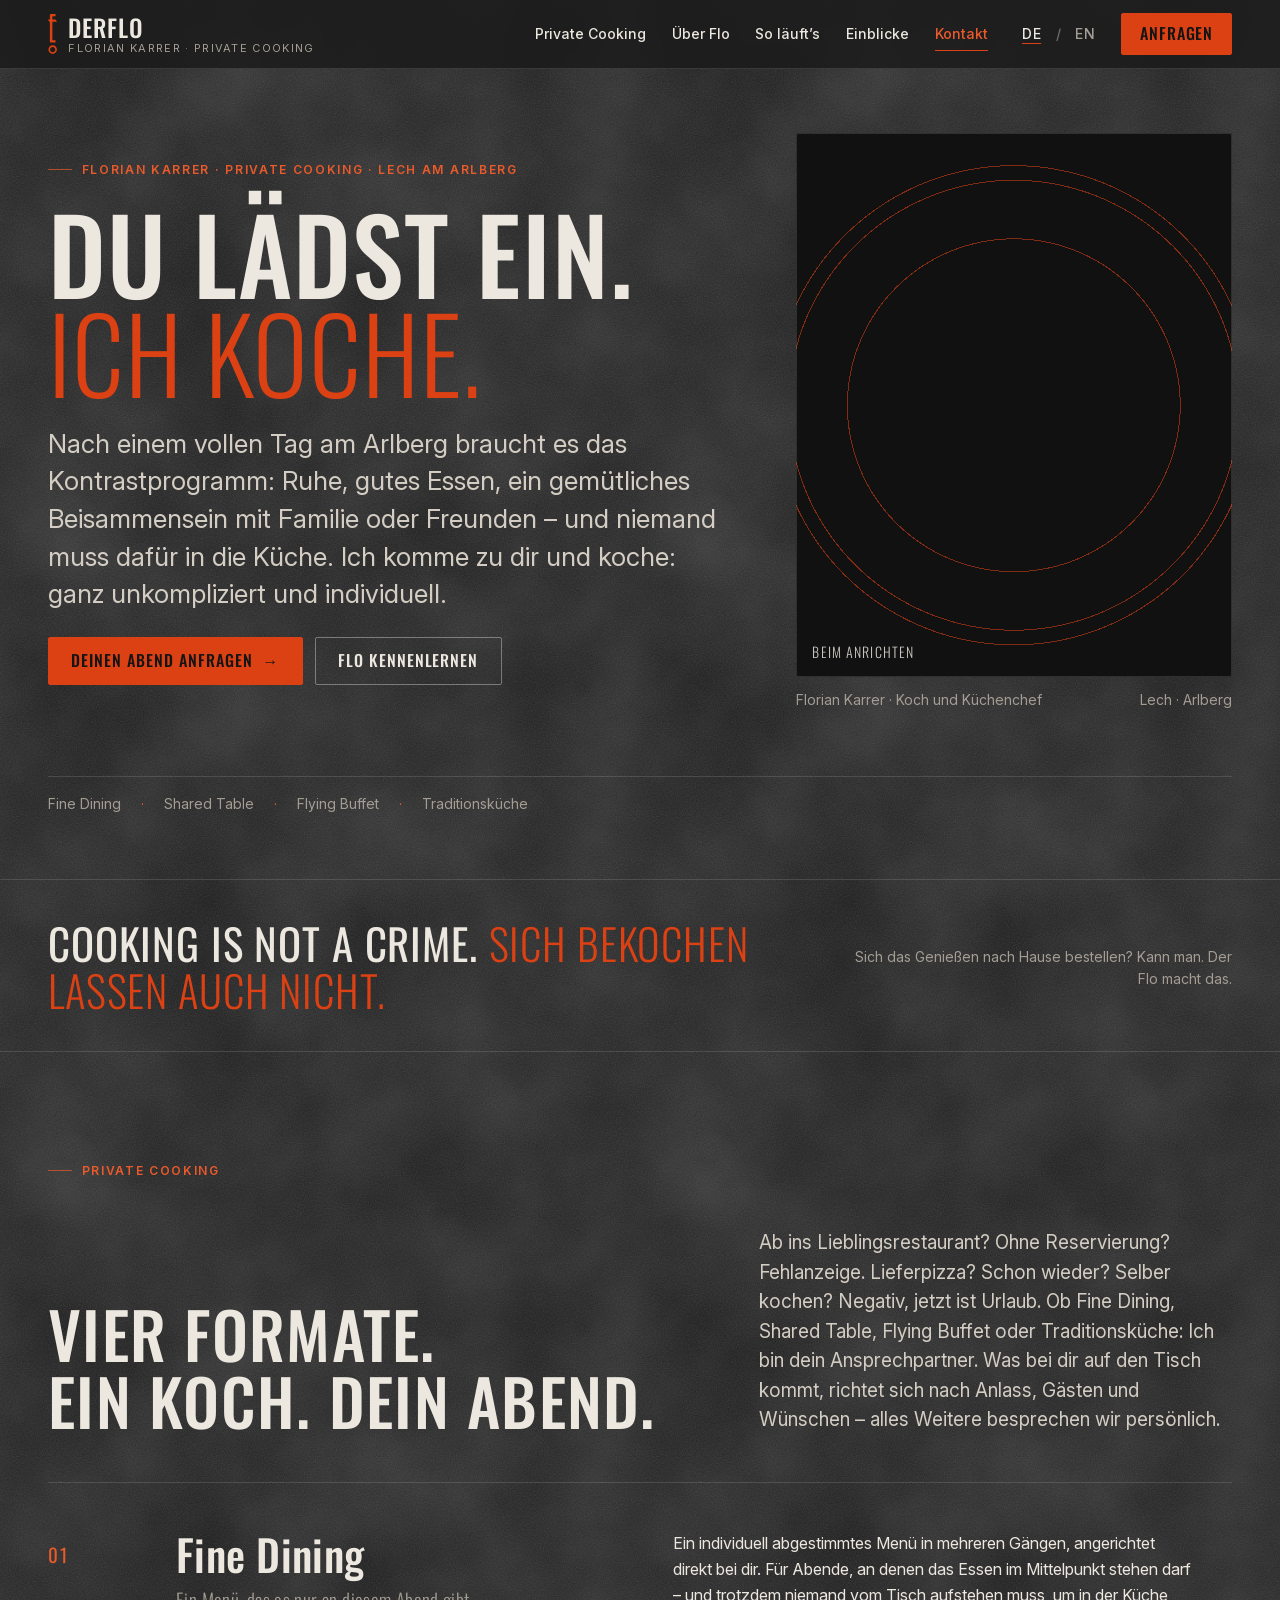
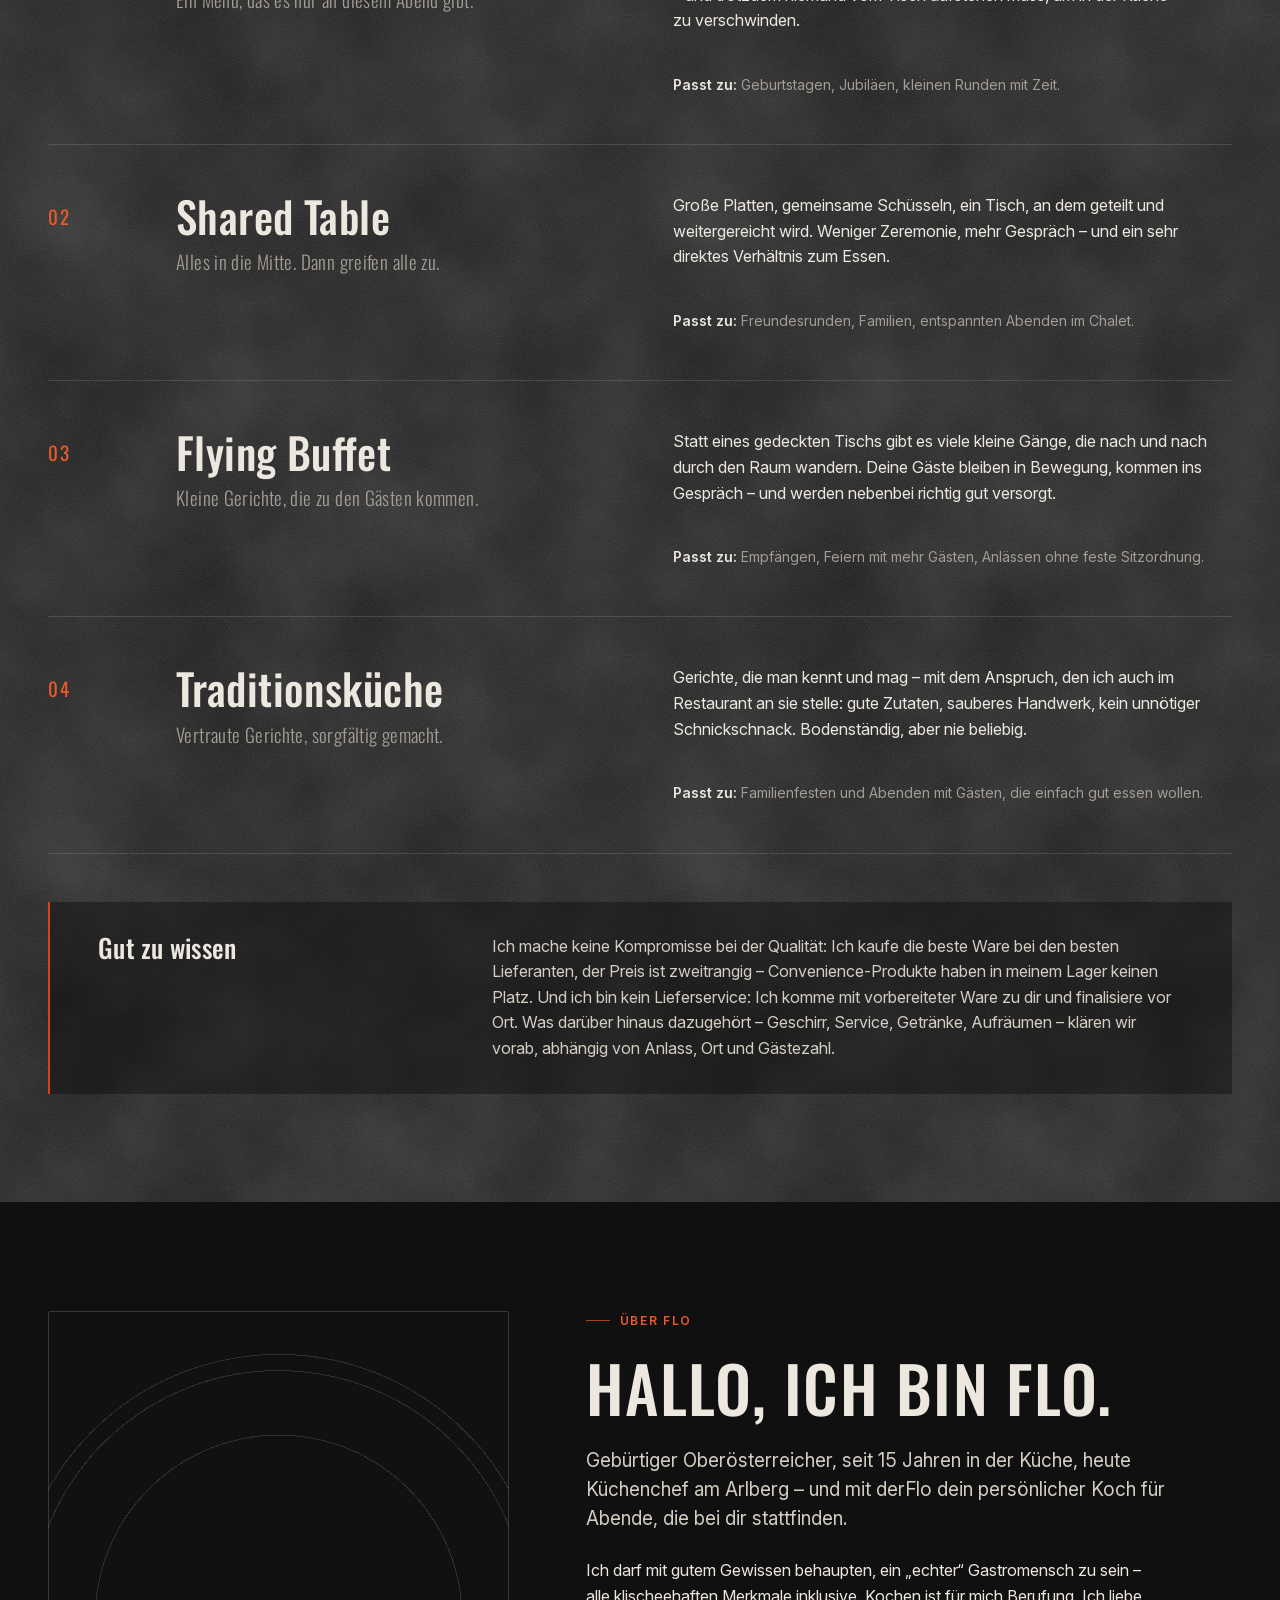
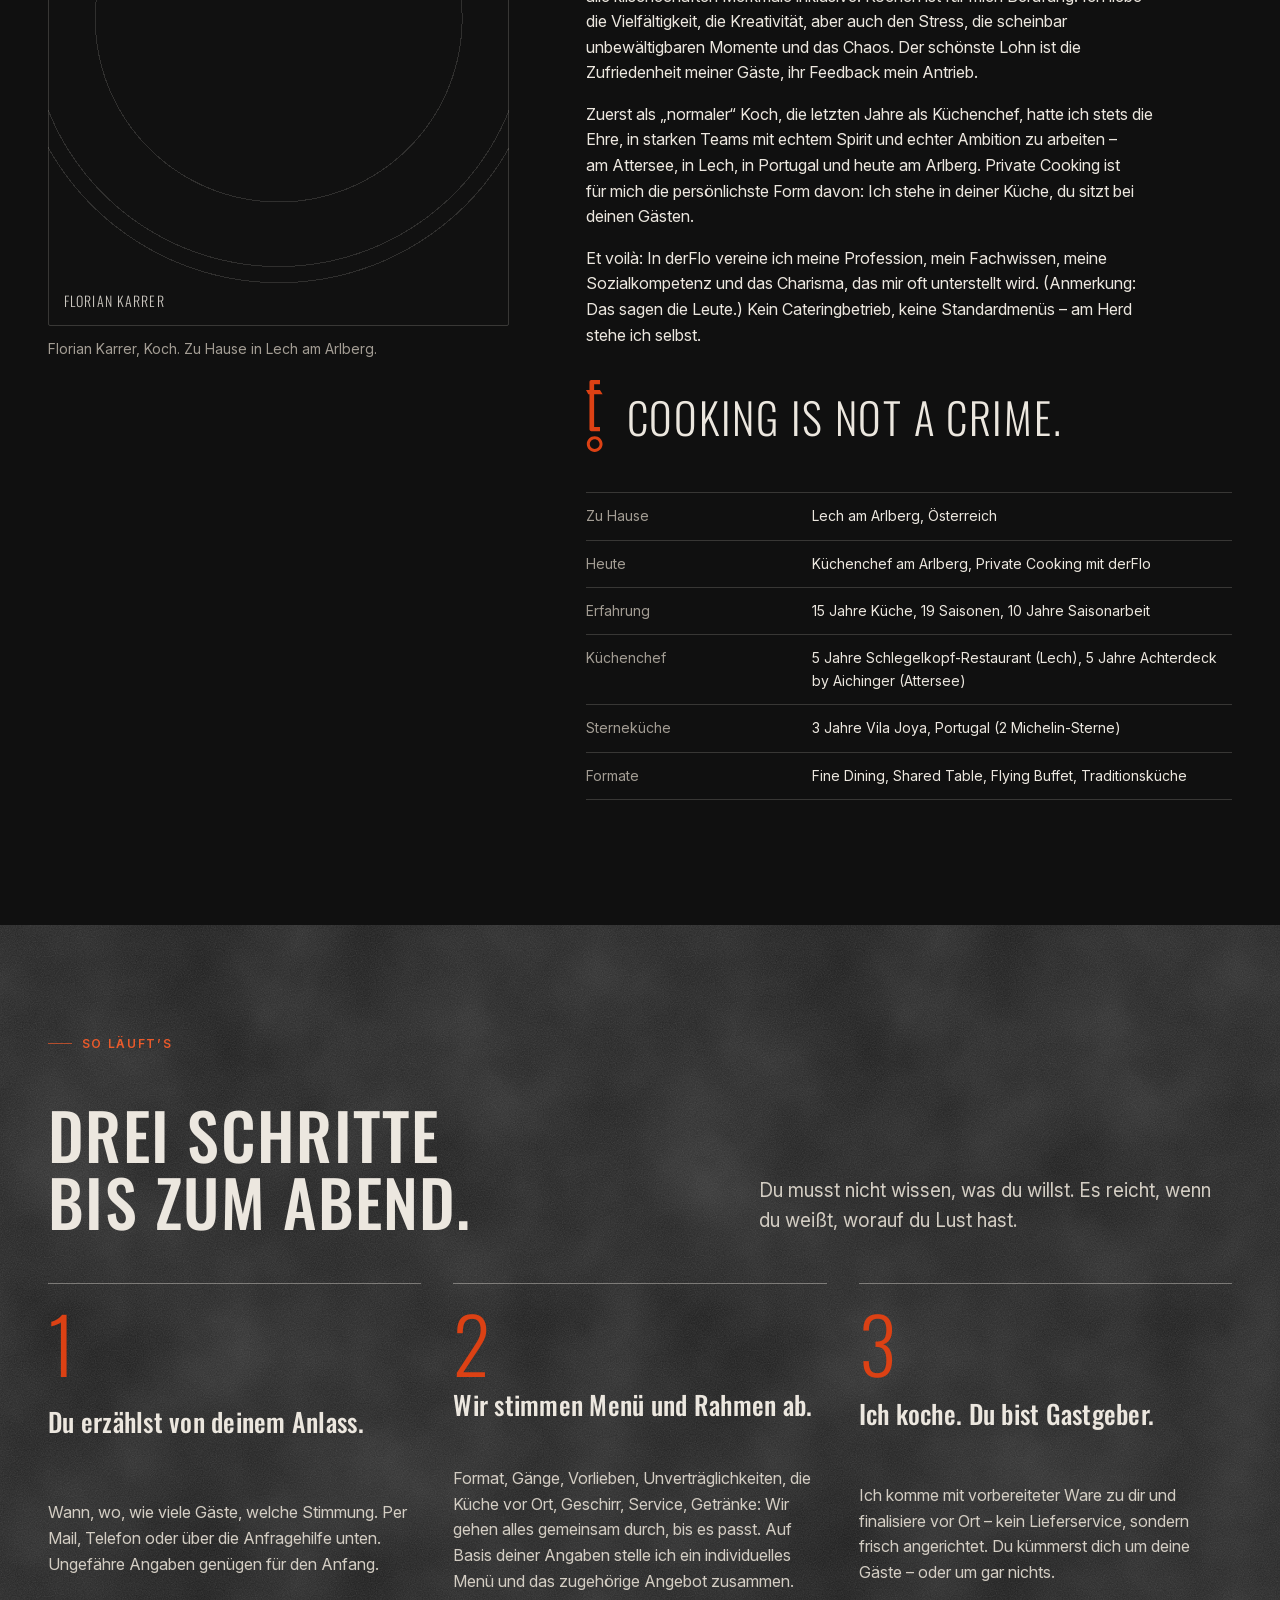
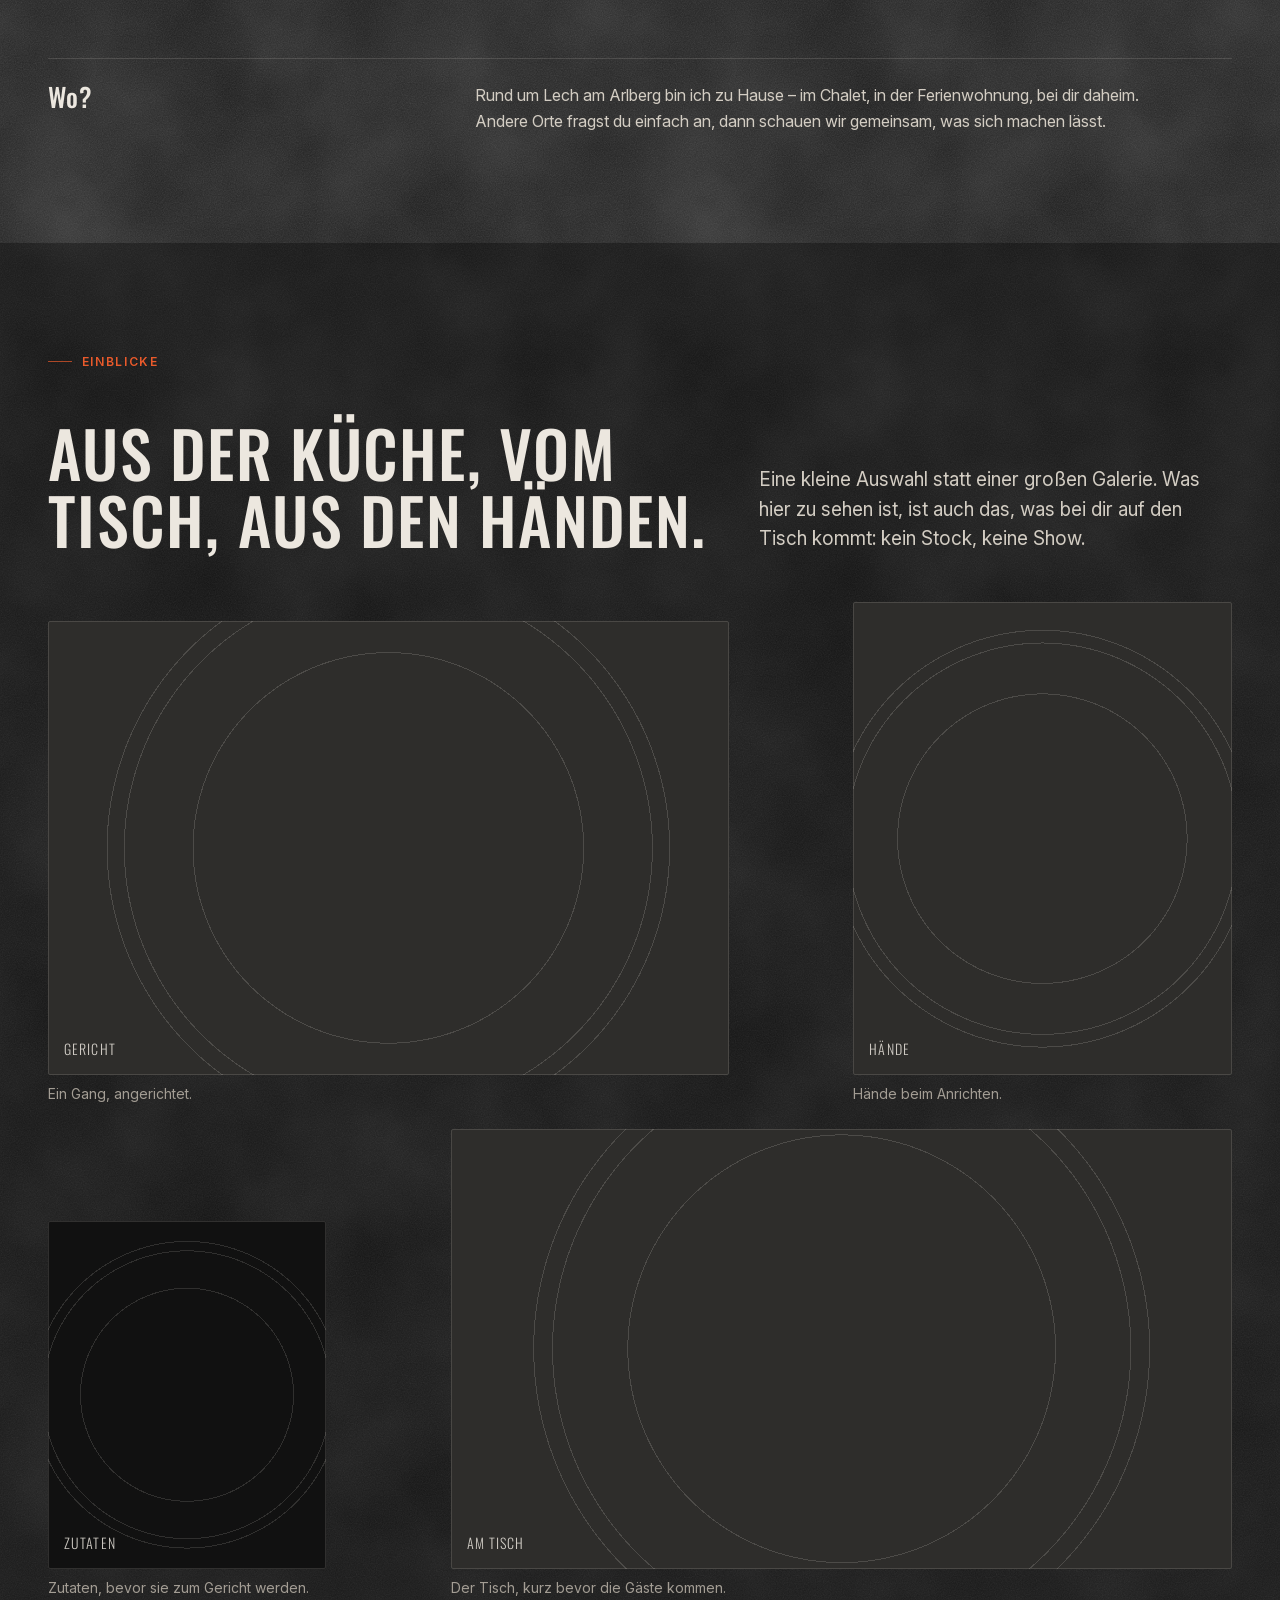
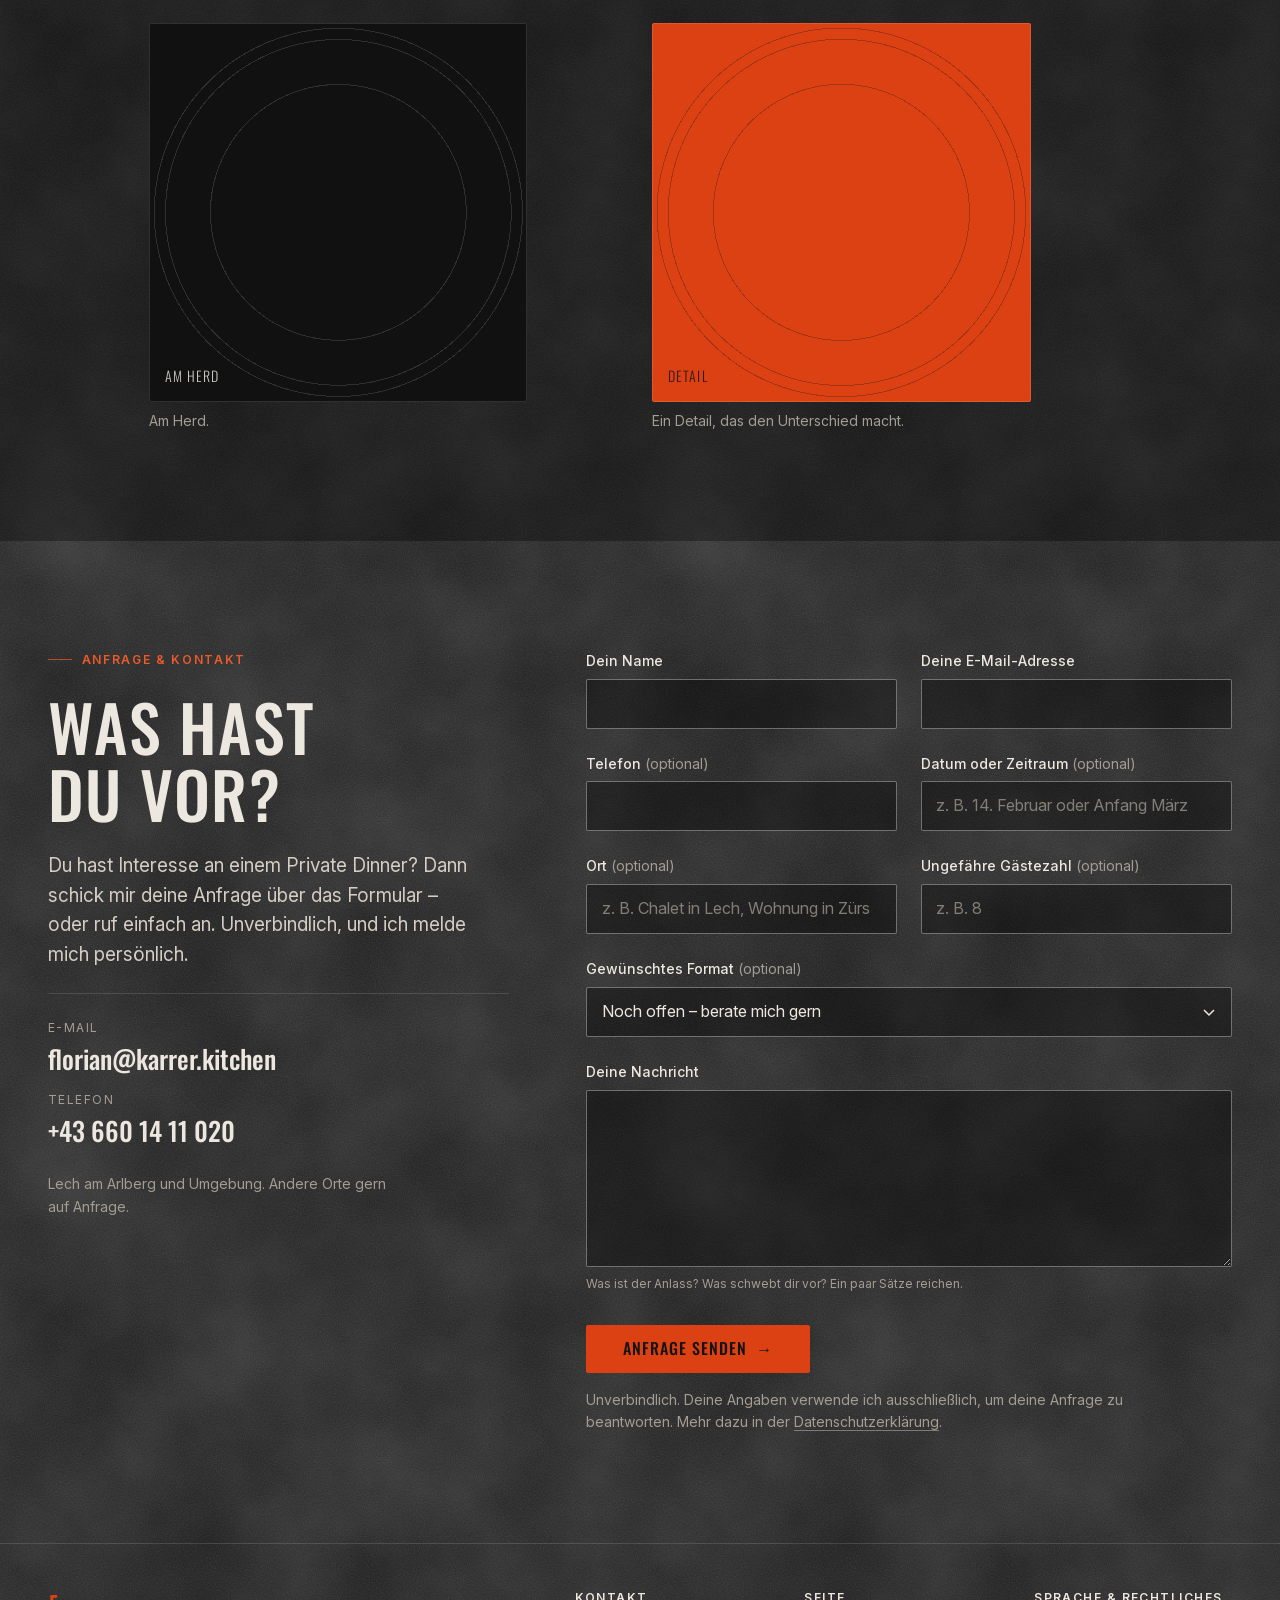
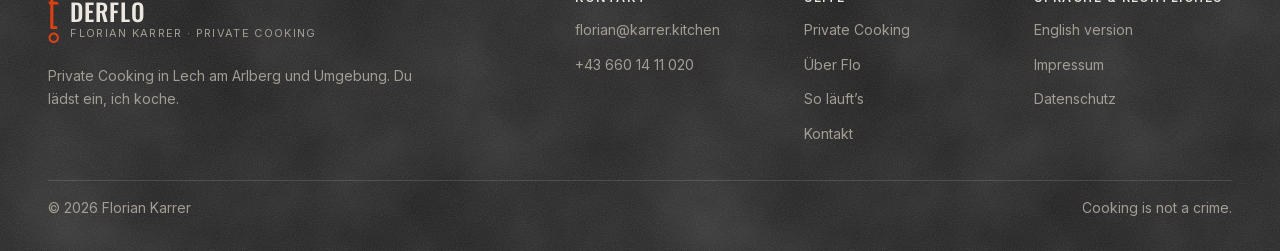
==== commit 61d4199e: "Remove all references to Restaurant KITSCH from texts, metadata and legal pages - Meta descriptions," ====
--- a/index.html
+++ b/index.html
@@ -4,7 +4,7 @@
   <meta charset="utf-8">
   <meta name="viewport" content="width=device-width, initial-scale=1">
   <title>derFlo – Private Cooking mit Florian Karrer, Lech am Arlberg</title>
-  <meta name="description" content="Du lädst ein, ich koche. Private Cooking mit Florian Karrer, Küchenchef im KITSCH in Zürs: Fine Dining, Shared Table, Flying Buffet und Traditionsküche – unkompliziert, individuell und bei dir vor Ort.">
+  <meta name="description" content="Du lädst ein, ich koche. Private Cooking mit Florian Karrer, Koch und Küchenchef aus Lech am Arlberg: Fine Dining, Shared Table, Flying Buffet und Traditionsküche – unkompliziert, individuell und bei dir vor Ort.">
   <meta name="author" content="Florian Karrer">
   <meta name="theme-color" content="#1a1a1a">
   <!-- Markiert früh, dass JavaScript läuft (steuert nur das mobile Navigationspanel und Einblendungen). -->
@@ -40,14 +40,9 @@
     "name": "Florian Karrer",
     "alternateName": "derFlo",
     "jobTitle": "Koch und Küchenchef",
-    "description": "Private Cooking und Private Dining mit Florian Karrer, Küchenchef im Restaurant KITSCH in Zürs am Arlberg.",
+    "description": "Private Cooking und Private Dining mit Florian Karrer, Koch und Küchenchef aus Lech am Arlberg.",
     "email": "mailto:florian@karrer.kitchen",
     "telephone": "+436601411020",
-    "worksFor": {
-      "@type": "Restaurant",
-      "name": "KITSCH",
-      "url": "https://www.kitsch.cc/"
-    },
     "knowsAbout": ["Private Cooking", "Private Dining", "Fine Dining", "Shared Table", "Flying Buffet", "Traditionsküche"],
     "homeLocation": {
       "@type": "Place",
@@ -121,7 +116,7 @@
               <span class="ph__label">Beim Anrichten</span>
             </div>
             <figcaption>
-              <span>Küchenchef im KITSCH, Zürs am Arlberg</span>
+              <span>Florian Karrer · Koch und Küchenchef</span>
               <span>Lech · Arlberg</span>
             </figcaption>
           </figure>
@@ -225,11 +220,11 @@
           <div class="about__text">
             <p class="eyebrow reveal">Über Flo</p>
             <h2 id="about-title" class="reveal">Hallo, ich bin Flo.</h2>
-            <p class="lead reveal">Gebürtiger Oberösterreicher, seit 15 Jahren in der Küche, Küchenchef im Restaurant KITSCH in Zürs am Arlberg – und mit derFlo dein persönlicher Koch für Abende, die bei dir stattfinden.</p>
+            <p class="lead reveal">Gebürtiger Oberösterreicher, seit 15 Jahren in der Küche, heute Küchenchef am Arlberg – und mit derFlo dein persönlicher Koch für Abende, die bei dir stattfinden.</p>
 
             <div class="about__copy reveal">
               <p>Ich darf mit gutem Gewissen behaupten, ein „echter“ Gastromensch zu sein – alle klischeehaften Merkmale inklusive. Kochen ist für mich Berufung. Ich liebe die Vielfältigkeit, die Kreativität, aber auch den Stress, die scheinbar unbewältigbaren Momente und das Chaos. Der schönste Lohn ist die Zufriedenheit meiner Gäste, ihr Feedback mein Antrieb.</p>
-              <p>Zuerst als „normaler“ Koch, die letzten Jahre als Küchenchef, hatte ich stets die Ehre, in starken Teams mit echtem Spirit und echter Ambition zu arbeiten – am Attersee, in Lech, in Portugal und heute im KITSCH. Private Cooking ist für mich die persönlichste Form davon: Ich stehe in deiner Küche, du sitzt bei deinen Gästen.</p>
+              <p>Zuerst als „normaler“ Koch, die letzten Jahre als Küchenchef, hatte ich stets die Ehre, in starken Teams mit echtem Spirit und echter Ambition zu arbeiten – am Attersee, in Lech, in Portugal und heute am Arlberg. Private Cooking ist für mich die persönlichste Form davon: Ich stehe in deiner Küche, du sitzt bei deinen Gästen.</p>
               <p>Et voilà: In derFlo vereine ich meine Profession, mein Fachwissen, meine Sozialkompetenz und das Charisma, das mir oft unterstellt wird. (Anmerkung: Das sagen die Leute.) Kein Cateringbetrieb, keine Standardmenüs – am Herd stehe ich selbst.</p>
             </div>
 
@@ -240,14 +235,12 @@
 
             <dl class="facts reveal">
               <div><dt>Zu Hause</dt><dd>Lech am Arlberg, Österreich</dd></div>
-              <div><dt>Heute</dt><dd>Küchenchef, Restaurant KITSCH, Zürs am Arlberg</dd></div>
+              <div><dt>Heute</dt><dd>Küchenchef am Arlberg, Private Cooking mit derFlo</dd></div>
               <div><dt>Erfahrung</dt><dd>15 Jahre Küche, 19 Saisonen, 10 Jahre Saisonarbeit</dd></div>
               <div><dt>Küchenchef</dt><dd>5 Jahre Schlegelkopf-Restaurant (Lech), 5 Jahre Achterdeck by Aichinger (Attersee)</dd></div>
               <div><dt>Sterneküche</dt><dd>3 Jahre Vila Joya, Portugal (2 Michelin-Sterne)</dd></div>
               <div><dt>Formate</dt><dd>Fine Dining, Shared Table, Flying Buffet, Traditionsküche</dd></div>
             </dl>
-
-            <p class="about__kitsch reveal">Das KITSCH ist mein beruflicher Alltag; derFlo ist meine eigene Sache. Wenn du wissen willst, wie wir im Restaurant kochen: <a href="https://www.kitsch.cc/" rel="noopener" target="_blank">kitsch.cc<span class="visually-hidden"> (öffnet in neuem Fenster)</span></a>.</p>
           </div>
         </div>
       </div>
--- a/styles.css
+++ b/styles.css
@@ -1133,11 +1133,6 @@
   margin: 0;
 }
 
-.about__kitsch {
-  font-size: var(--text-sm);
-  color: var(--fg-soft);
-}
-
 @media (min-width: 48em) {
   .about__grid {
     grid-template-columns: minmax(0, 5fr) minmax(0, 7fr);
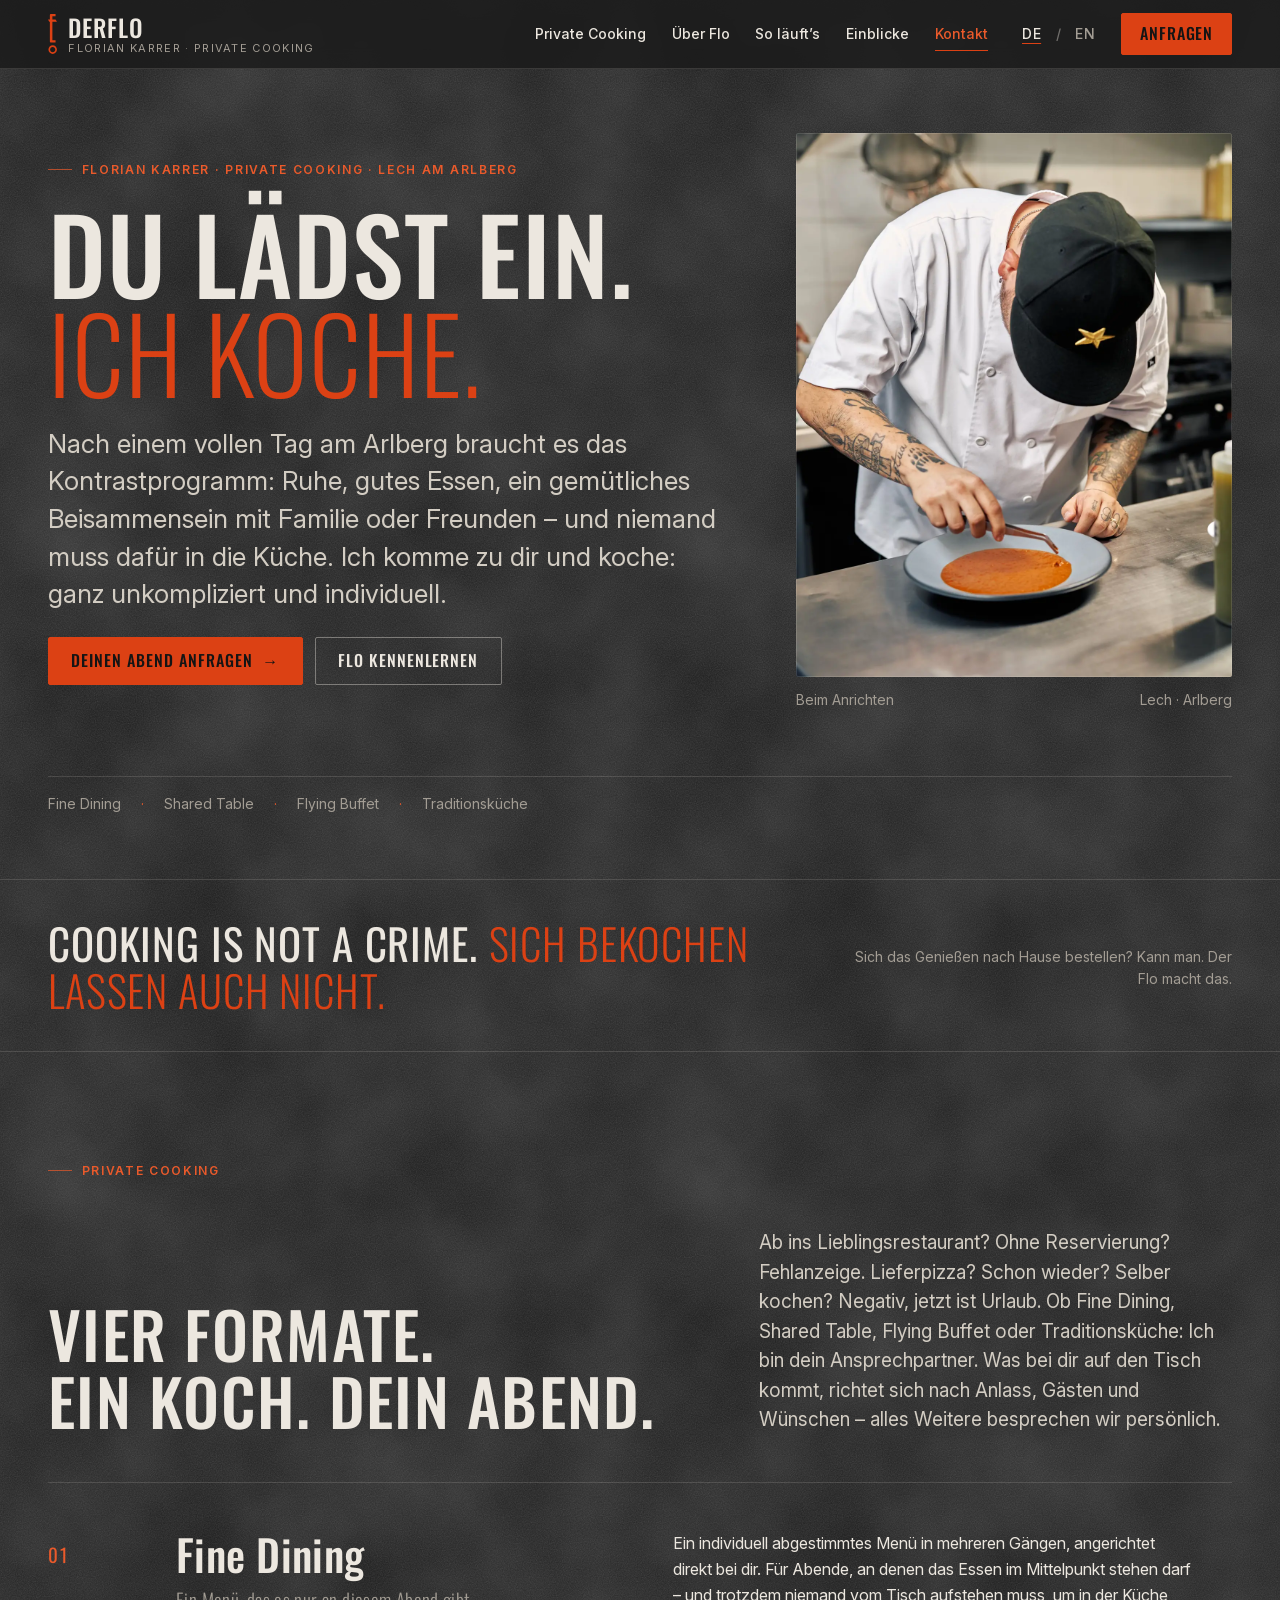
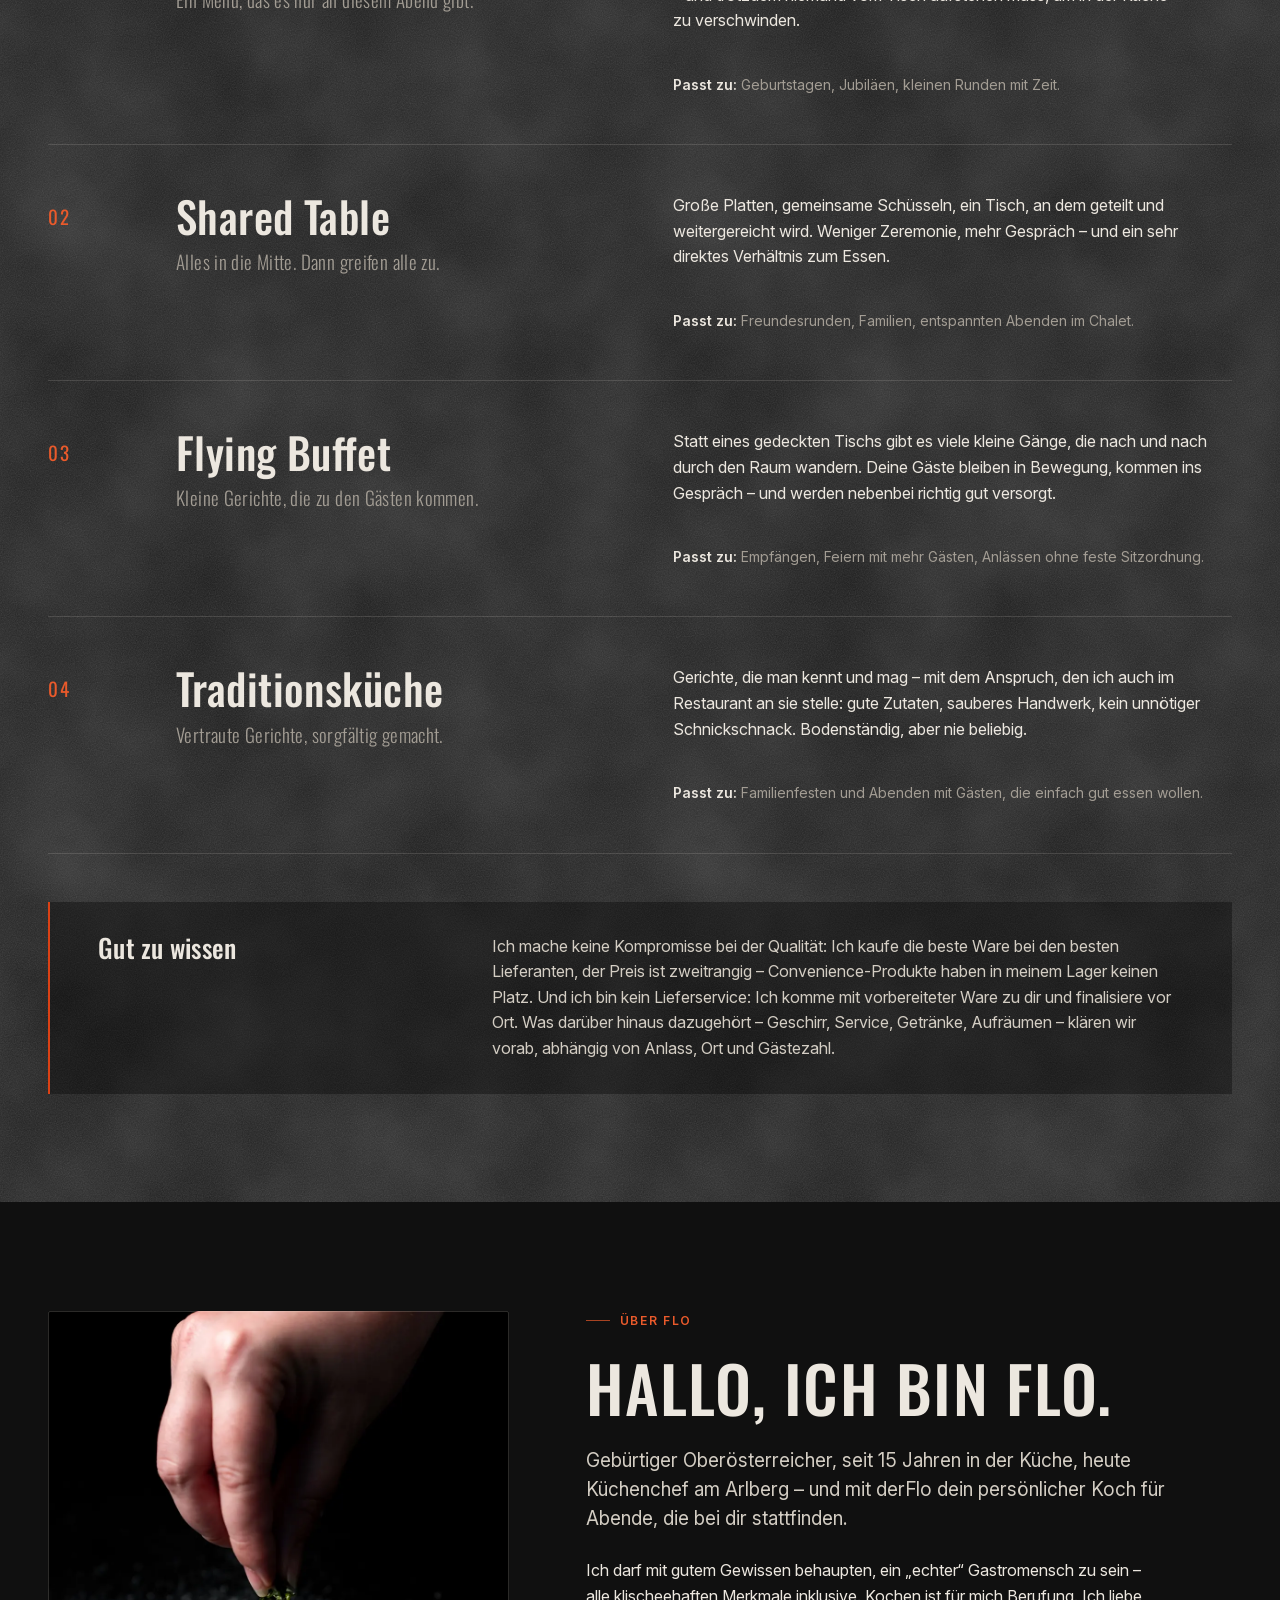
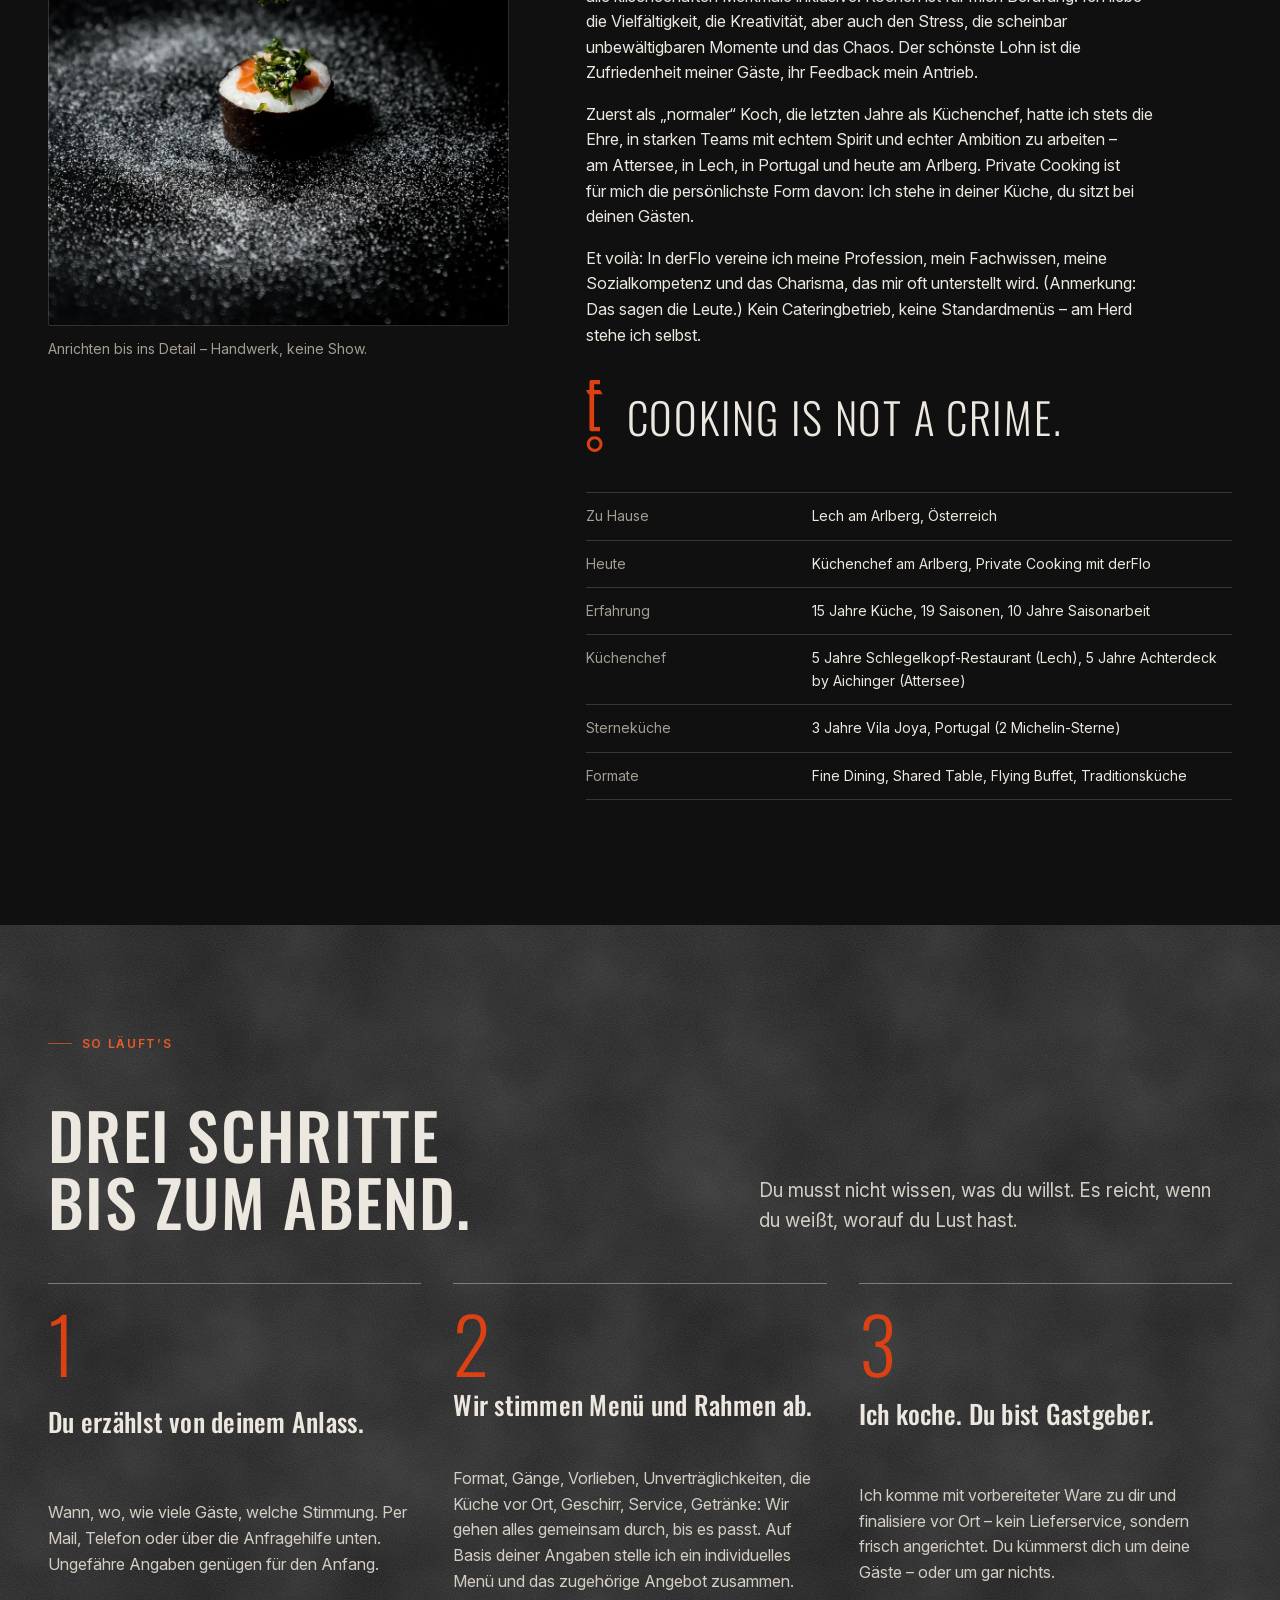
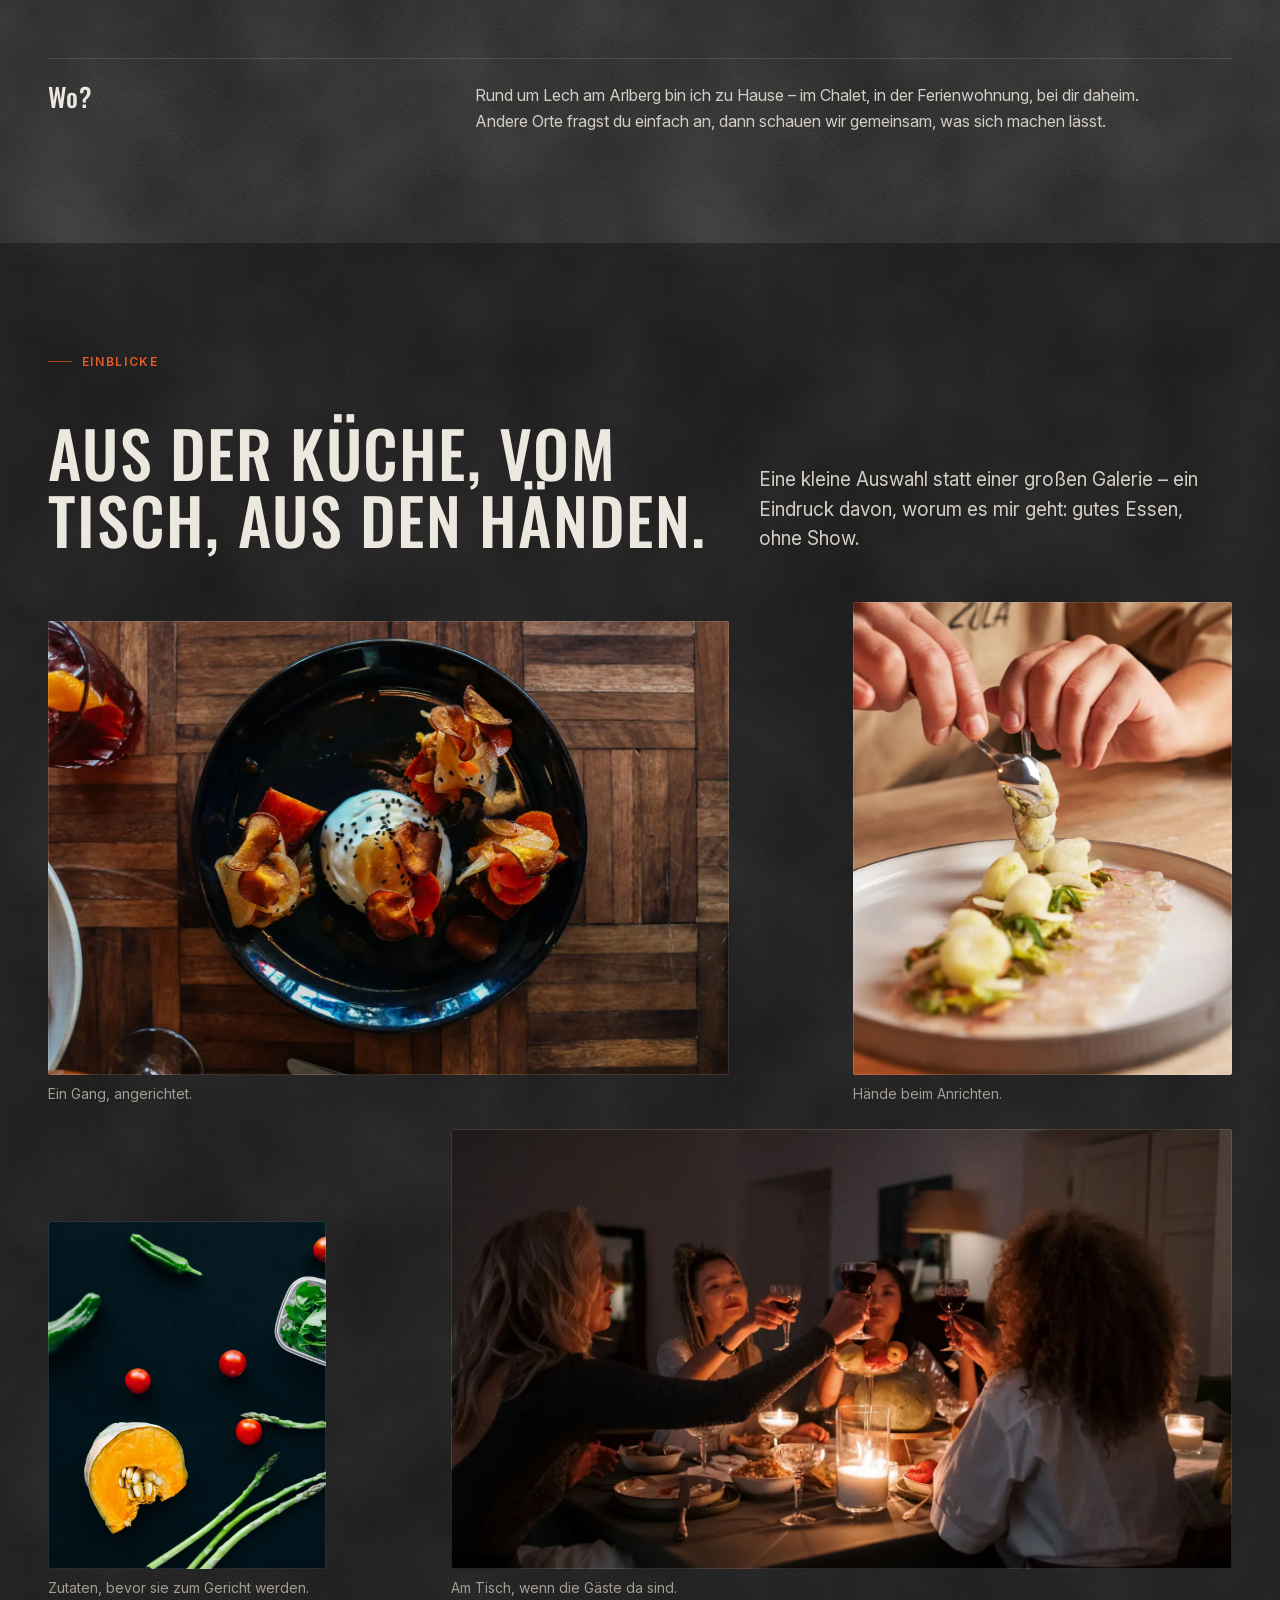
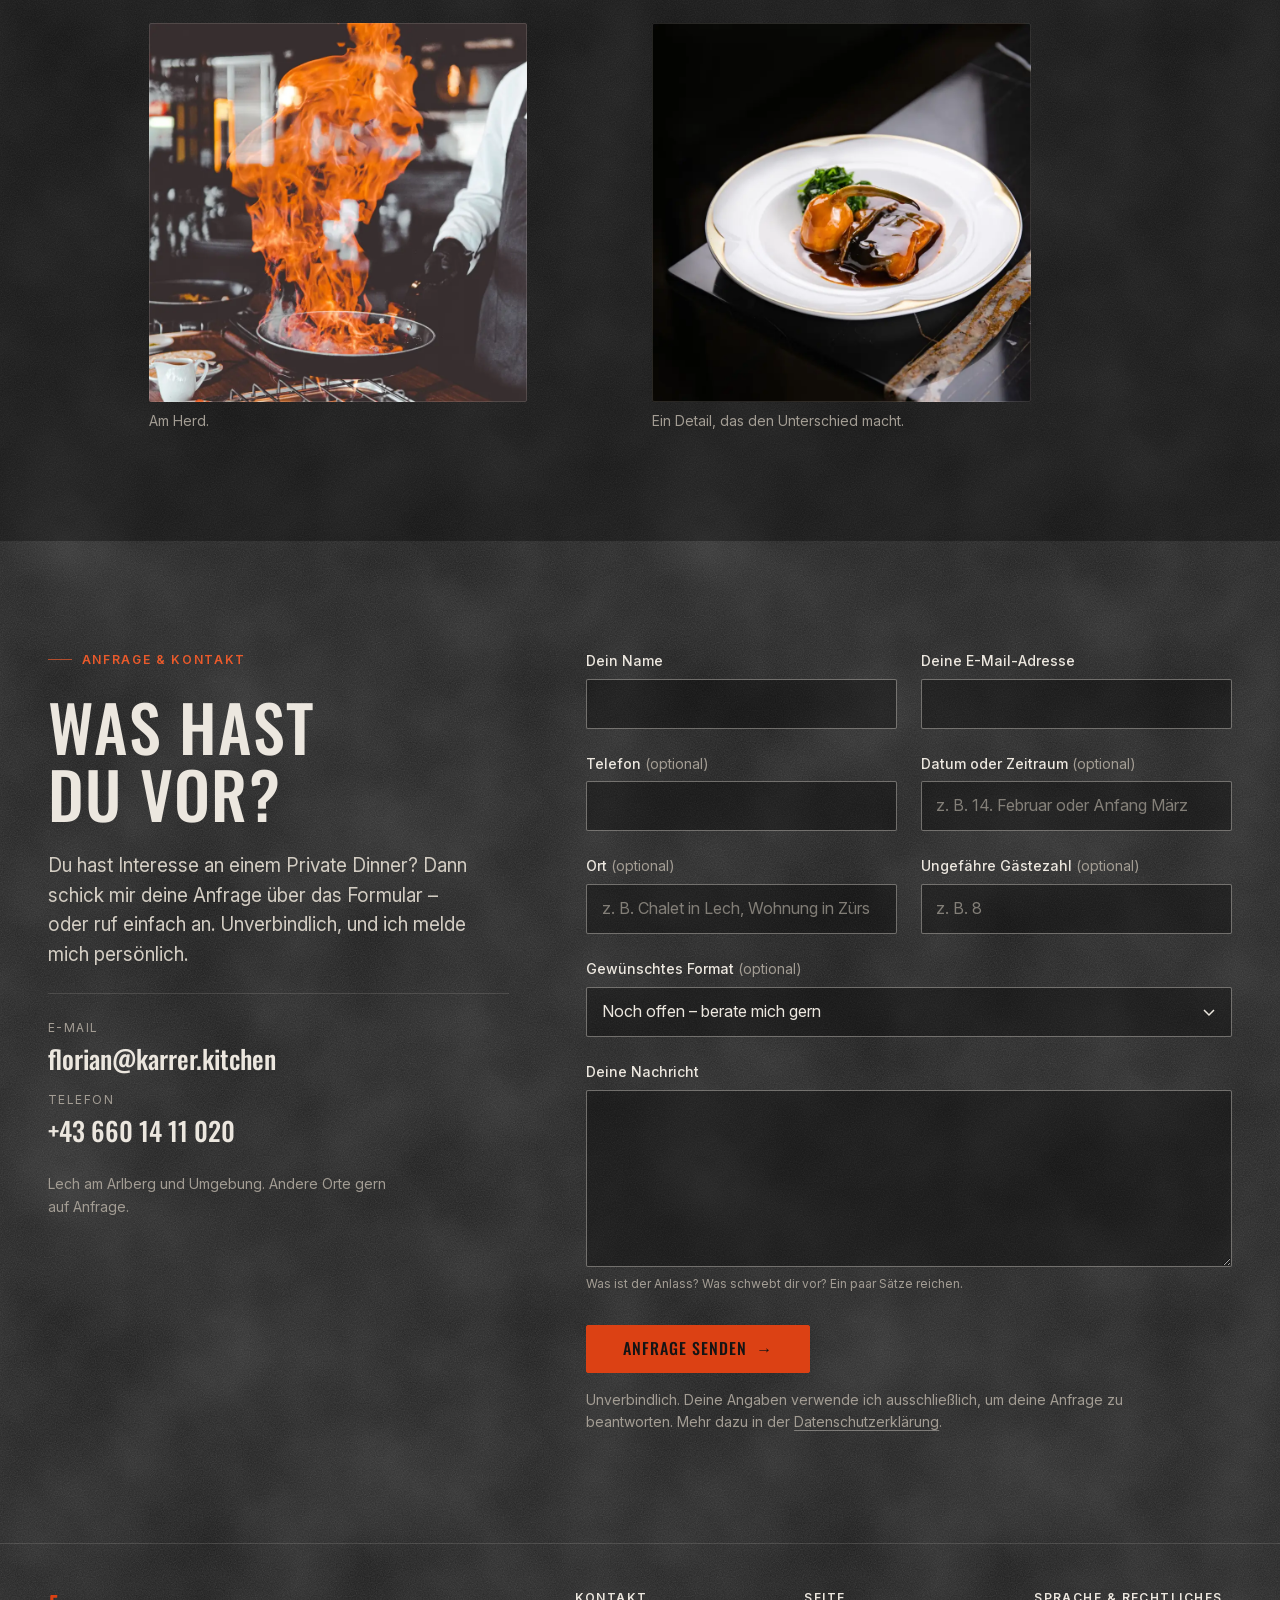
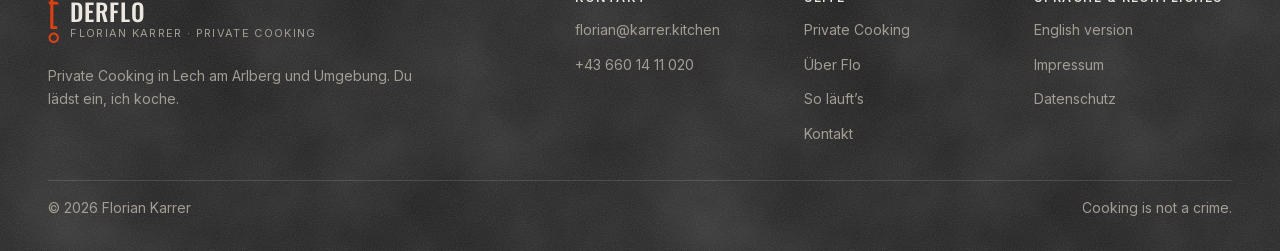
==== commit 3a73db18: "Add provisional photos (Pexels) to hero, about and gallery slots - 8 licence-free photos in assets/i" ====
--- a/index.html
+++ b/index.html
@@ -111,12 +111,14 @@
           </div>
 
           <figure class="hero__figure">
-            <!-- Hier kommt das Hauptfoto hin: Flo beim Anrichten oder in einer echten Kochsituation (Hochformat 4:5). -->
-            <div class="ph ph--dark" aria-hidden="true">
-              <span class="ph__label">Beim Anrichten</span>
-            </div>
+            <!-- Vorläufiges Stockfoto (Pexels, siehe README „Bildnachweis“). Sobald ein freigegebenes Foto von Flo
+                 beim Anrichten vorliegt (Hochformat 4:5), hier die Dateien in assets/img/photos/ austauschen. -->
+            <picture>
+              <source srcset="assets/img/photos/hero-anrichten.webp" type="image/webp">
+              <img class="photo" src="assets/img/photos/hero-anrichten.jpg" width="1200" height="1500" alt="Koch richtet in einer Küche ein Gericht auf einem Teller an" fetchpriority="high">
+            </picture>
             <figcaption>
-              <span>Florian Karrer · Koch und Küchenchef</span>
+              <span>Beim Anrichten</span>
               <span>Lech · Arlberg</span>
             </figcaption>
           </figure>
@@ -210,11 +212,13 @@
       <div class="wrap">
         <div class="about__grid">
           <figure class="about__figure reveal">
-            <!-- Hier kommt ein freigegebenes Porträt von Florian hin (Hochformat 3:4). -->
-            <div class="ph ph--dark" aria-hidden="true">
-              <span class="ph__label">Florian Karrer</span>
-            </div>
-            <figcaption>Florian Karrer, Koch. Zu Hause in Lech am Arlberg.</figcaption>
+            <!-- Vorläufiges Stockfoto (Pexels). Hier soll ein freigegebenes Porträt von Florian hin (Hochformat 3:4);
+                 dann auch die Bildunterschrift anpassen, z. B. „Florian Karrer, Koch. Zu Hause in Lech am Arlberg.“ -->
+            <picture>
+              <source srcset="assets/img/photos/about-handwerk.webp" type="image/webp">
+              <img class="photo" src="assets/img/photos/about-handwerk.jpg" width="1000" height="1333" alt="Hand streut Kräuter auf ein angerichtetes Gericht auf dunklem Untergrund" loading="lazy" decoding="async">
+            </picture>
+            <figcaption>Anrichten bis ins Detail – Handwerk, keine Show.</figcaption>
           </figure>
 
           <div class="about__text">
@@ -286,35 +290,53 @@
         <div class="section-head reveal">
           <p class="eyebrow">Einblicke</p>
           <h2 id="gallery-title">Aus der Küche, vom Tisch, aus den Händen.</h2>
-          <p class="lead">Eine kleine Auswahl statt einer großen Galerie. Was hier zu sehen ist, ist auch das, was bei dir auf den Tisch kommt: kein Stock, keine Show.</p>
-        </div>
-
-        <!-- Sechs kuratierte Bildflächen. Die Flächen reservieren bereits Format und Platz;
-             sobald freigegebene Originalfotos vorliegen, jeweils den <div class="ph"> durch
-             <img src="assets/img/…" width="…" height="…" loading="lazy" alt="…"> ersetzen. -->
+          <p class="lead">Eine kleine Auswahl statt einer großen Galerie – ein Eindruck davon, worum es mir geht: gutes Essen, ohne Show.</p>
+        </div>
+
+        <!-- Sechs kuratierte Bilder, derzeit vorläufige Stockfotos (Pexels, siehe README „Bildnachweis“).
+             Sobald eigene Fotos vorliegen: Dateien in assets/img/photos/ austauschen (gleiche Seitenverhältnisse),
+             width/height und alt-Text anpassen. -->
         <div class="gallery">
           <figure class="g1 reveal">
-            <div class="ph ph--light" aria-hidden="true"><span class="ph__label">Gericht</span></div>
+            <picture>
+              <source srcset="assets/img/photos/g1-gericht.webp" type="image/webp">
+              <img class="photo" src="assets/img/photos/g1-gericht.jpg" width="1400" height="933" alt="Angerichteter Teller mit Burrata und gebratenem Gemüse auf dunklem Holztisch" loading="lazy" decoding="async">
+            </picture>
             <figcaption>Ein Gang, angerichtet.</figcaption>
           </figure>
           <figure class="g2 reveal">
-            <div class="ph ph--light" aria-hidden="true"><span class="ph__label">Hände</span></div>
+            <picture>
+              <source srcset="assets/img/photos/g2-haende.webp" type="image/webp">
+              <img class="photo" src="assets/img/photos/g2-haende.jpg" width="900" height="1125" alt="Hände richten mit einem Löffel ein Gericht auf einem Teller an" loading="lazy" decoding="async">
+            </picture>
             <figcaption>Hände beim Anrichten.</figcaption>
           </figure>
           <figure class="g3 reveal">
-            <div class="ph ph--dark" aria-hidden="true"><span class="ph__label">Zutaten</span></div>
+            <picture>
+              <source srcset="assets/img/photos/g3-zutaten.webp" type="image/webp">
+              <img class="photo" src="assets/img/photos/g3-zutaten.jpg" width="900" height="1125" alt="Frisches Gemüse – Kürbis, Spargel, Tomaten, Chili – auf schwarzem Untergrund" loading="lazy" decoding="async">
+            </picture>
             <figcaption>Zutaten, bevor sie zum Gericht werden.</figcaption>
           </figure>
           <figure class="g4 reveal">
-            <div class="ph ph--light" aria-hidden="true"><span class="ph__label">Am Tisch</span></div>
-            <figcaption>Der Tisch, kurz bevor die Gäste kommen.</figcaption>
+            <picture>
+              <source srcset="assets/img/photos/g4-am-tisch.webp" type="image/webp">
+              <img class="photo" src="assets/img/photos/g4-am-tisch.jpg" width="1600" height="900" alt="Gäste stoßen an einem Esstisch bei Kerzenlicht mit Weingläsern an" loading="lazy" decoding="async">
+            </picture>
+            <figcaption>Am Tisch, wenn die Gäste da sind.</figcaption>
           </figure>
           <figure class="g5 reveal">
-            <div class="ph ph--dark" aria-hidden="true"><span class="ph__label">Am Herd</span></div>
+            <picture>
+              <source srcset="assets/img/photos/g5-am-herd.webp" type="image/webp">
+              <img class="photo" src="assets/img/photos/g5-am-herd.jpg" width="900" height="900" alt="Flammen schlagen aus einer Pfanne auf einem Gasherd" loading="lazy" decoding="async">
+            </picture>
             <figcaption>Am Herd.</figcaption>
           </figure>
           <figure class="g6 reveal">
-            <div class="ph ph--accent" aria-hidden="true"><span class="ph__label">Detail</span></div>
+            <picture>
+              <source srcset="assets/img/photos/g6-detail.webp" type="image/webp">
+              <img class="photo" src="assets/img/photos/g6-detail.jpg" width="900" height="900" alt="Angerichtetes Gericht mit Sauce auf einem weißen Teller mit Goldrand" loading="lazy" decoding="async">
+            </picture>
             <figcaption>Ein Detail, das den Unterschied macht.</figcaption>
           </figure>
         </div>
--- a/styles.css
+++ b/styles.css
@@ -410,6 +410,18 @@
   opacity: 0.85;
 }
 
+/* Echte Fotos: gleiche Fläche und Rahmung wie die Ersatzflächen. */
+.photo {
+  display: block;
+  width: 100%;
+  aspect-ratio: var(--ratio, 4 / 5);
+  object-fit: cover;
+  background-color: var(--bg-3);
+  outline: 1px solid var(--line);
+  outline-offset: -1px;
+  border-radius: var(--radius);
+}
+
 .ph--accent {
   --ph-bg: var(--accent);
   --ph-fg: #141414;
@@ -834,7 +846,7 @@
   position: relative;
 }
 
-.hero__figure .ph {
+.hero__figure :is(.ph, .photo) {
   --ratio: 4 / 5;
   --ph-line: rgb(220 65 20 / 0.55);
 }
@@ -1054,7 +1066,7 @@
   margin: 0;
 }
 
-.about__figure .ph {
+.about__figure :is(.ph, .photo) {
   --ratio: 3 / 4;
 }
 
@@ -1238,13 +1250,13 @@
 }
 
 .gallery .g1 { grid-column: 1 / -1; }
-.gallery .g1 .ph { --ratio: 3 / 2; }
-.gallery .g2 .ph { --ratio: 4 / 5; }
-.gallery .g3 .ph { --ratio: 4 / 5; }
+.gallery .g1 :is(.ph, .photo) { --ratio: 3 / 2; }
+.gallery .g2 :is(.ph, .photo) { --ratio: 4 / 5; }
+.gallery .g3 :is(.ph, .photo) { --ratio: 4 / 5; }
 .gallery .g4 { grid-column: 1 / -1; }
-.gallery .g4 .ph { --ratio: 16 / 9; }
-.gallery .g5 .ph { --ratio: 1 / 1; }
-.gallery .g6 .ph { --ratio: 1 / 1; }
+.gallery .g4 :is(.ph, .photo) { --ratio: 16 / 9; }
+.gallery .g5 :is(.ph, .photo) { --ratio: 1 / 1; }
+.gallery .g6 :is(.ph, .photo) { --ratio: 1 / 1; }
 
 @media (min-width: 48em) {
   .gallery {
